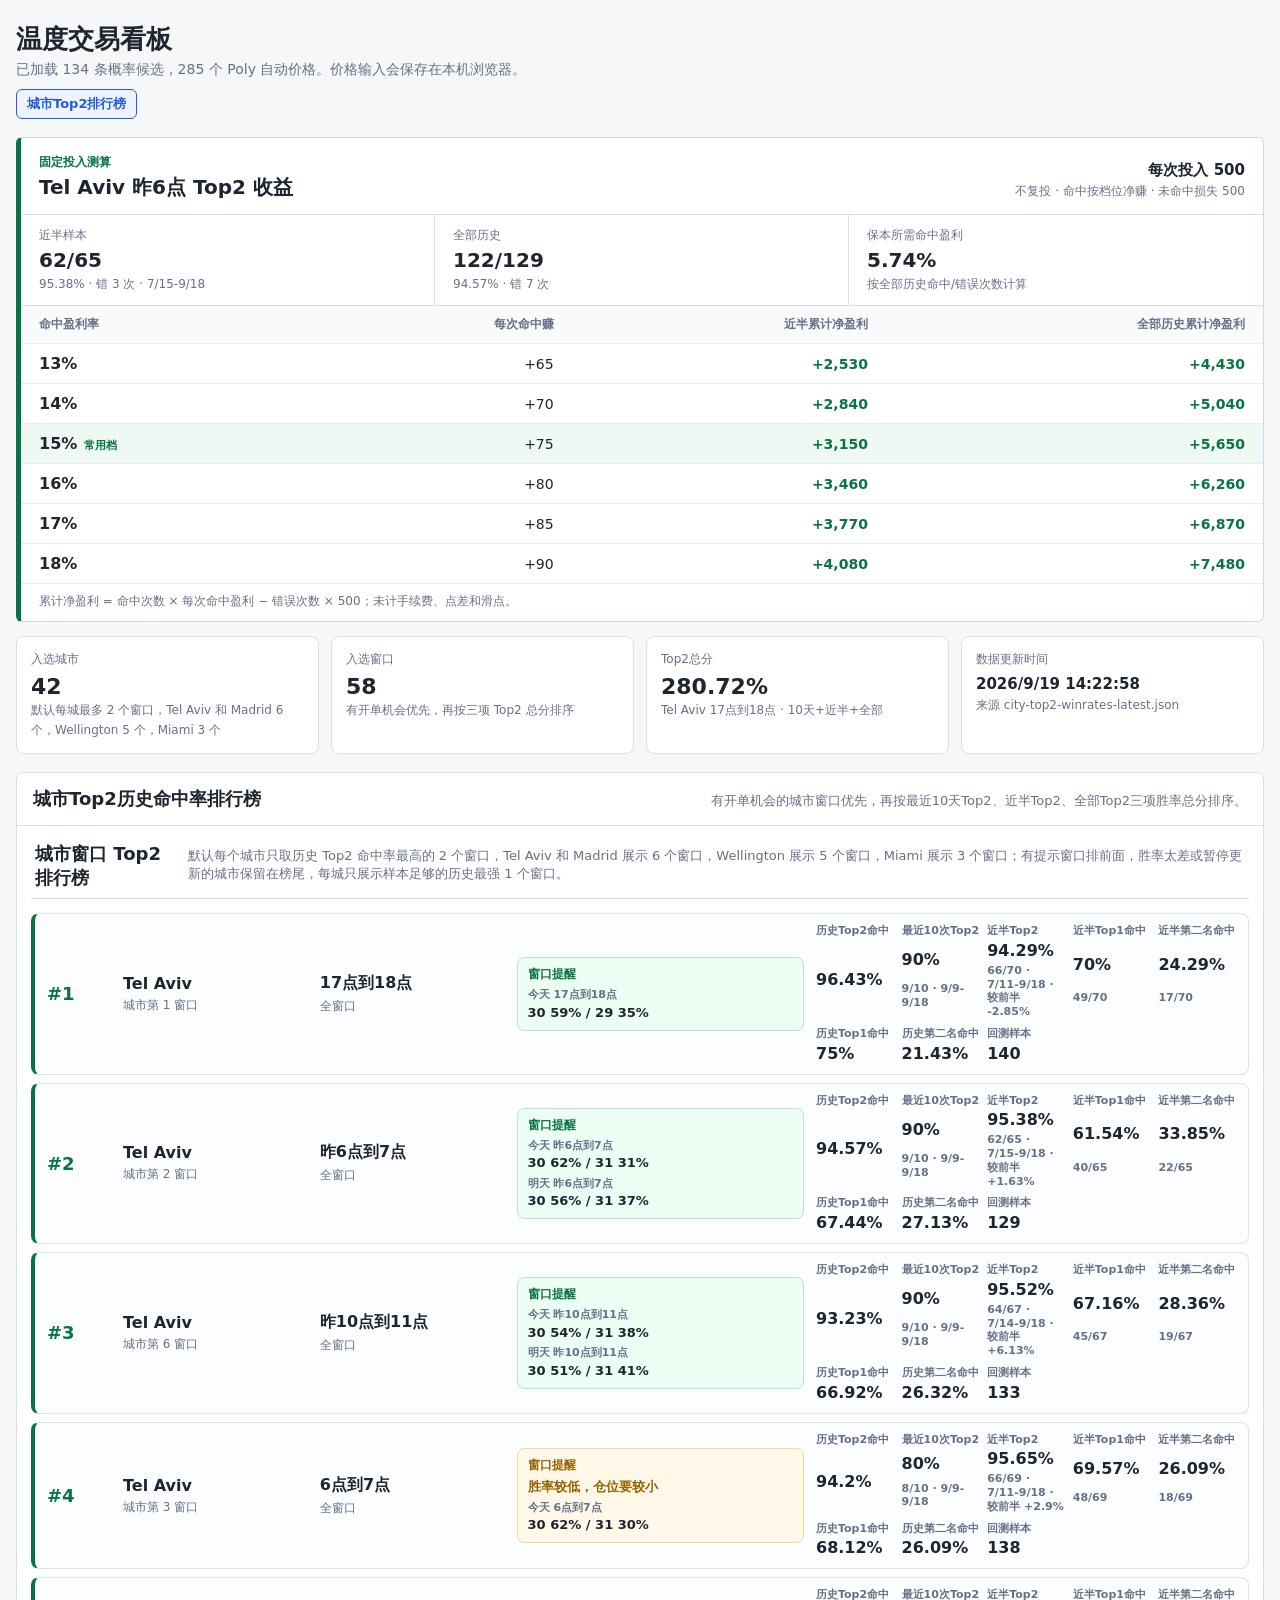
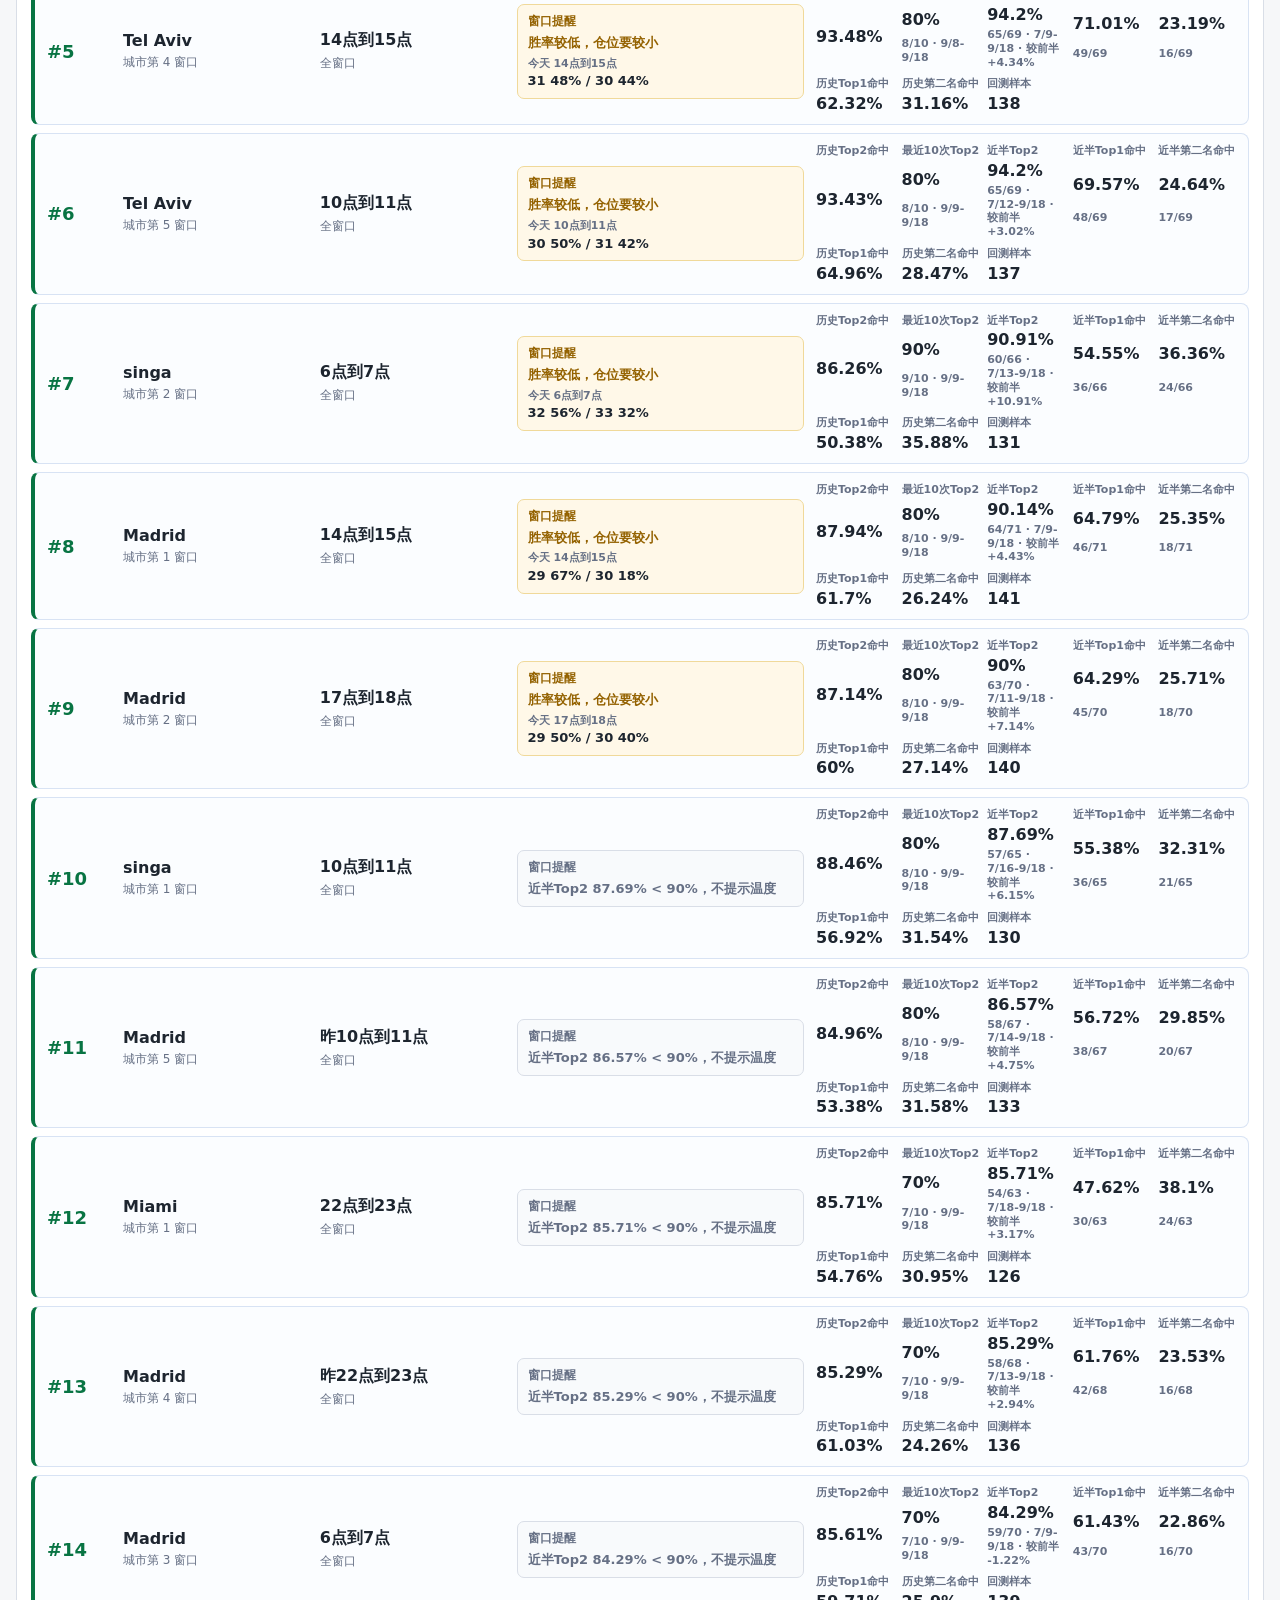
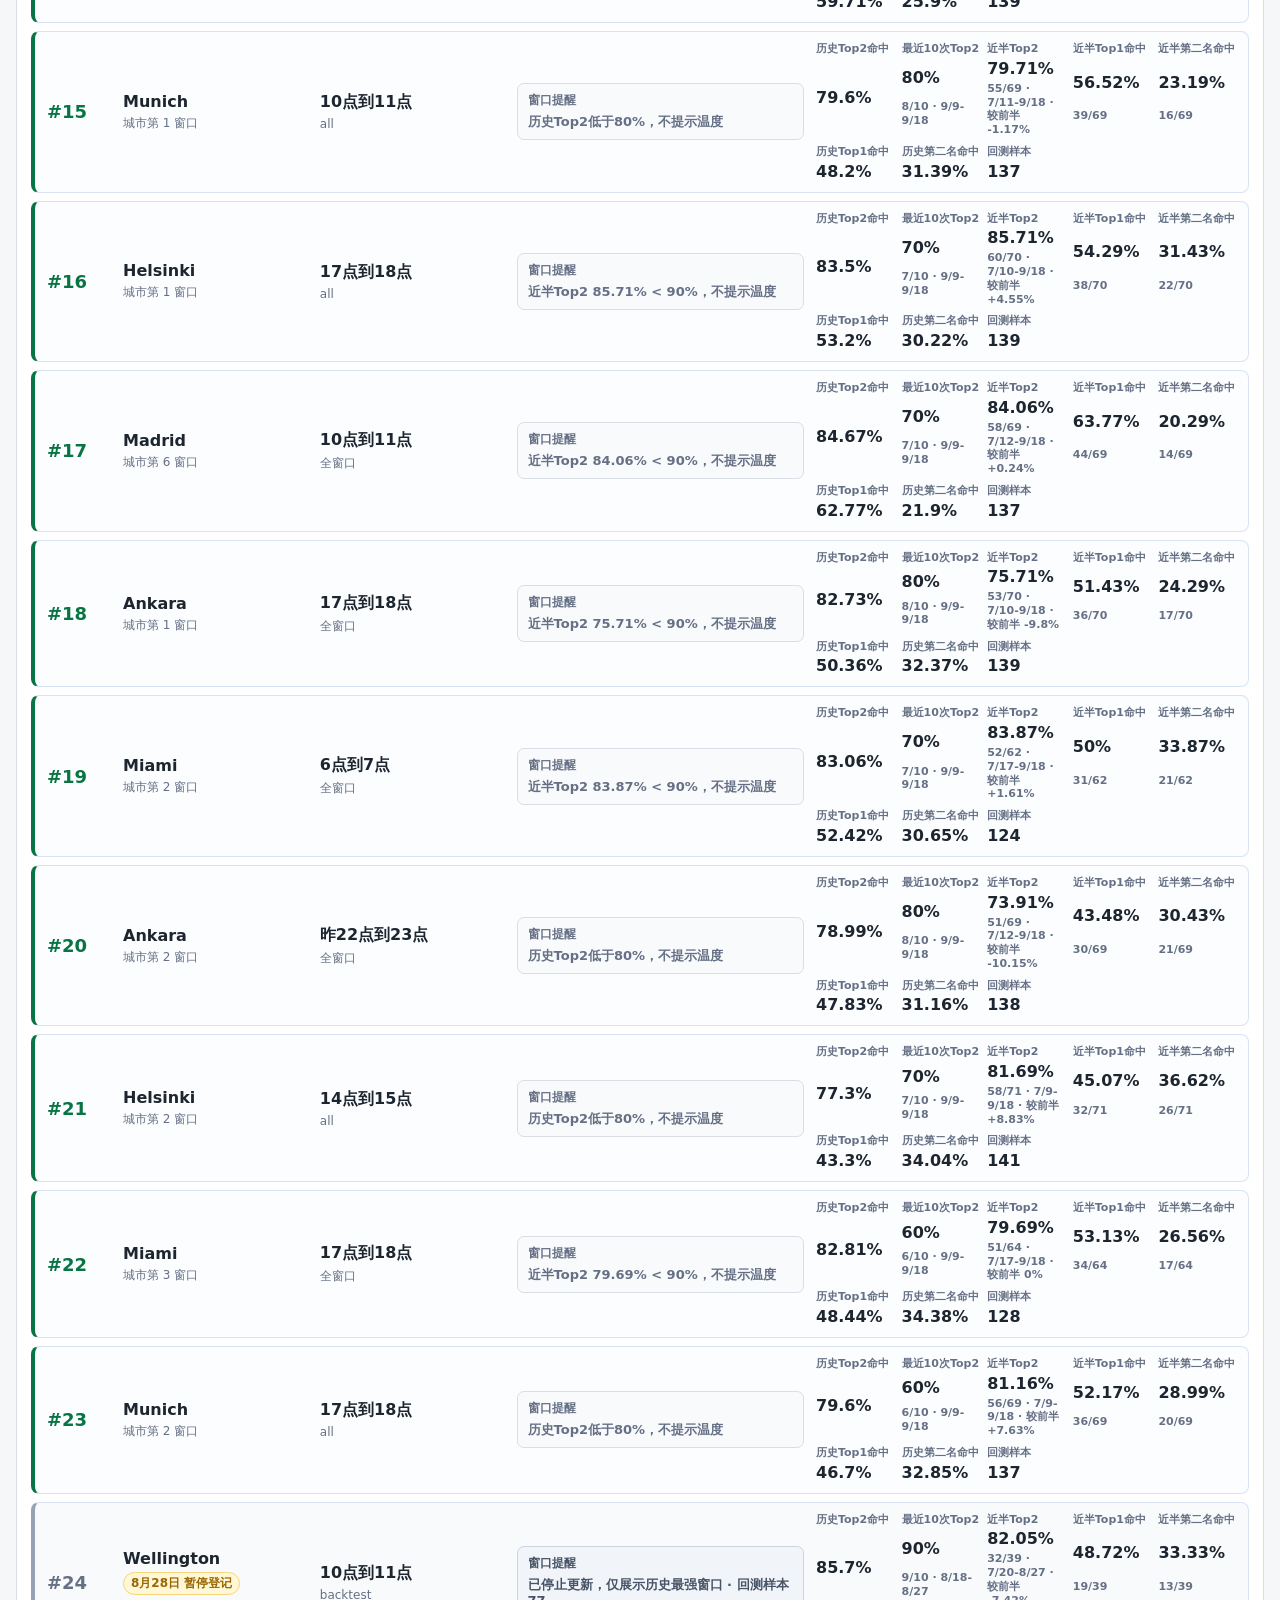
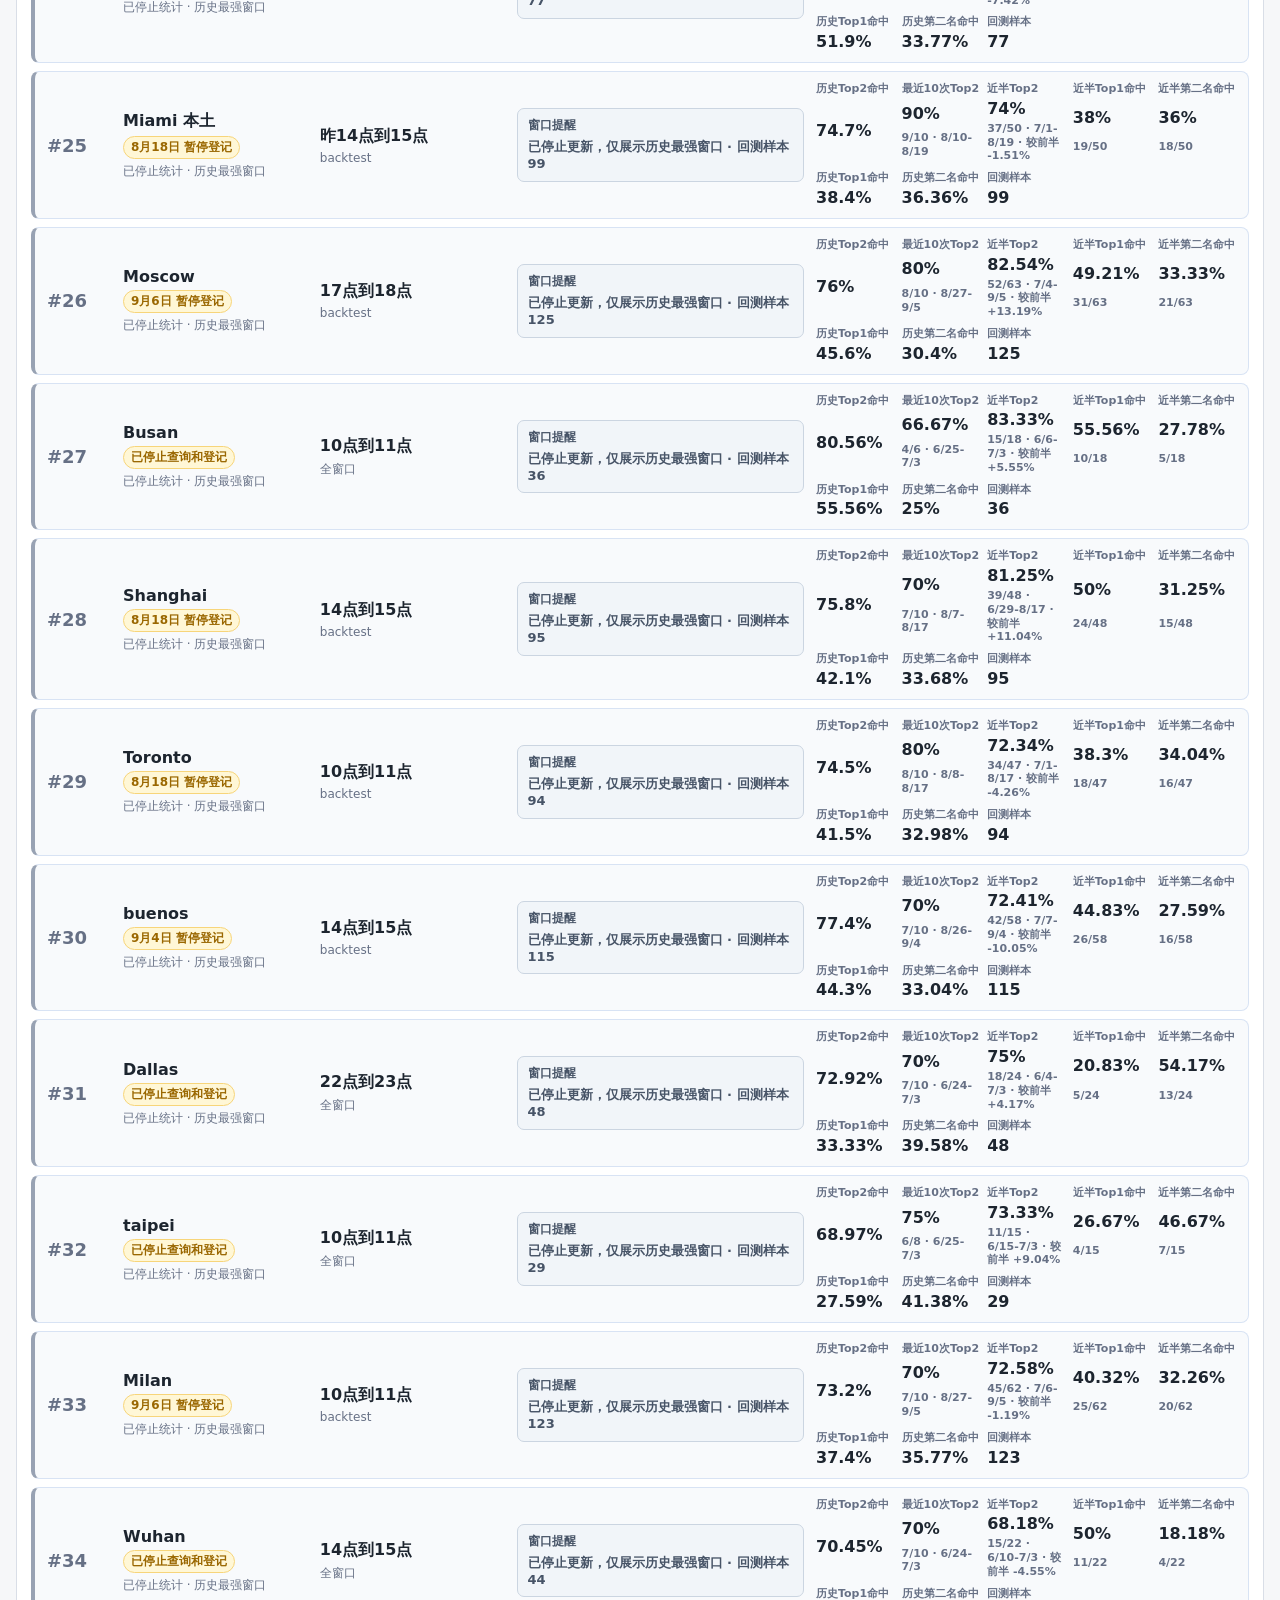
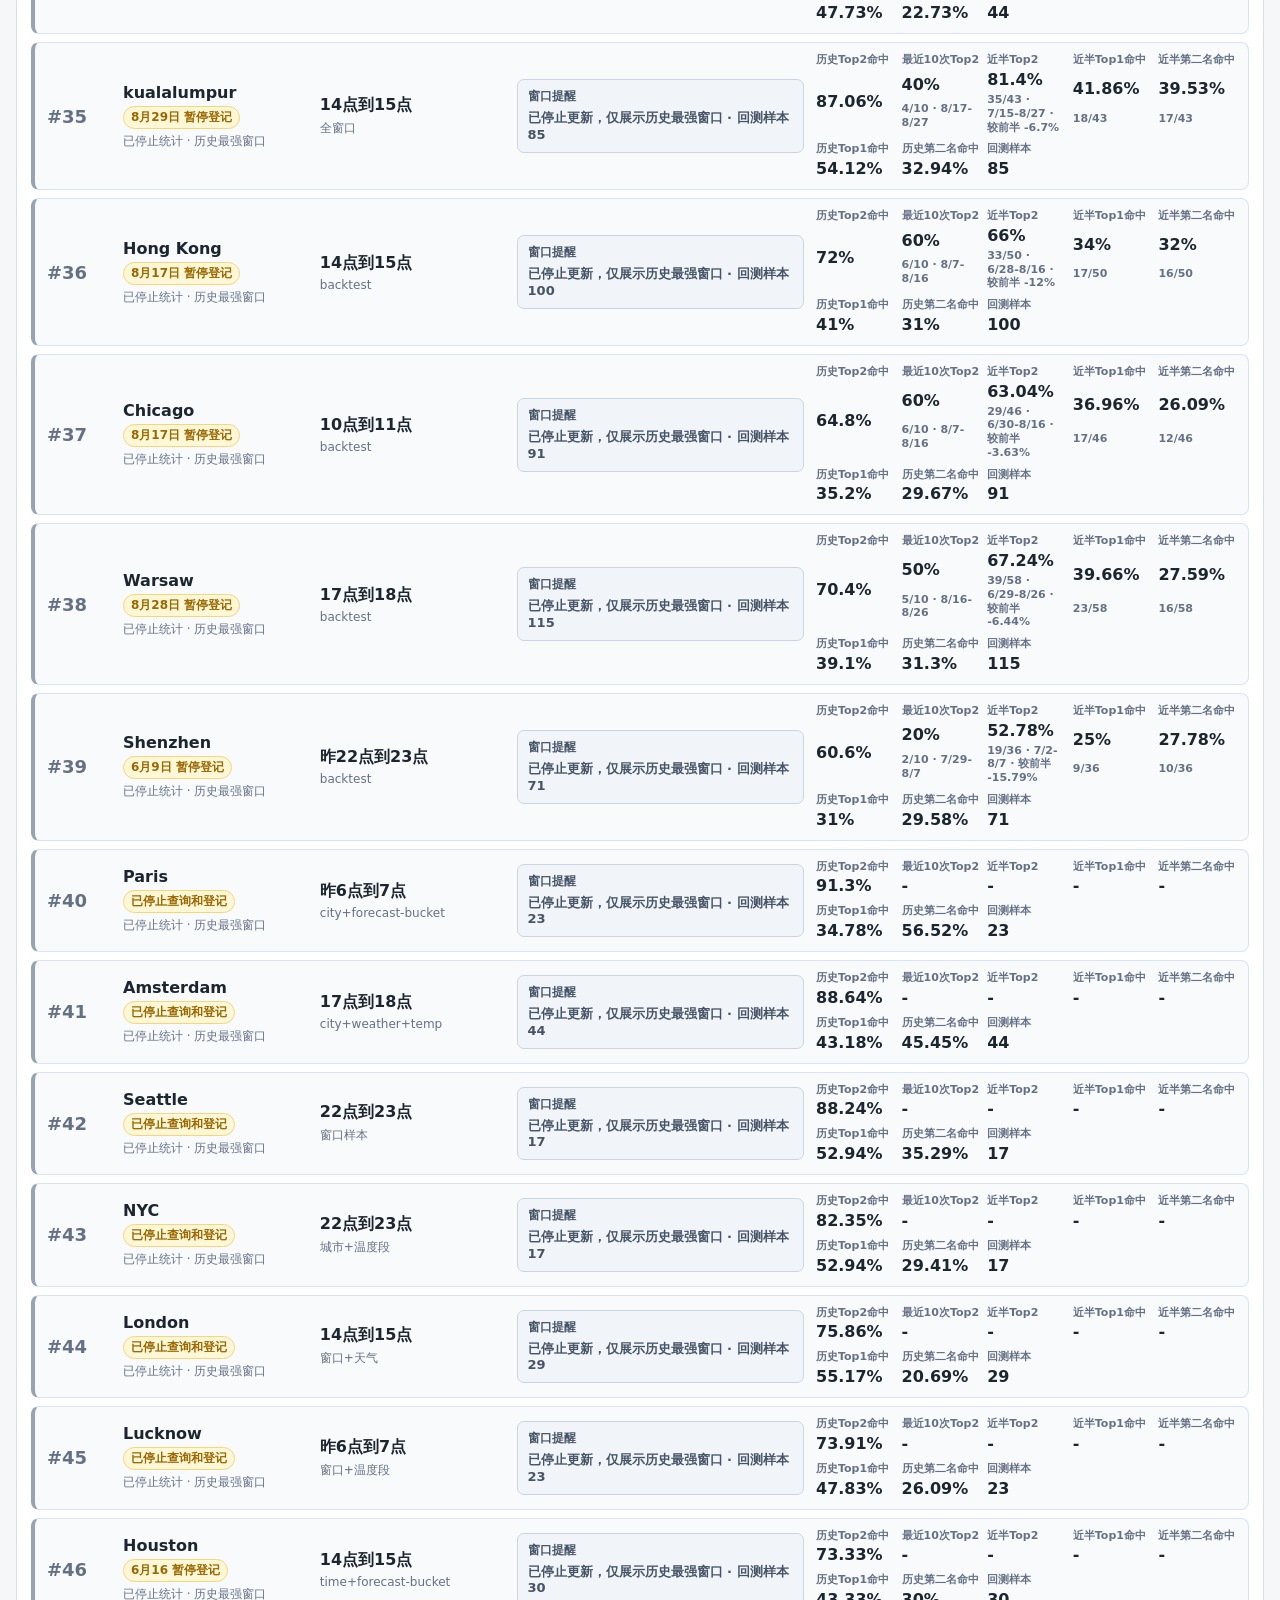
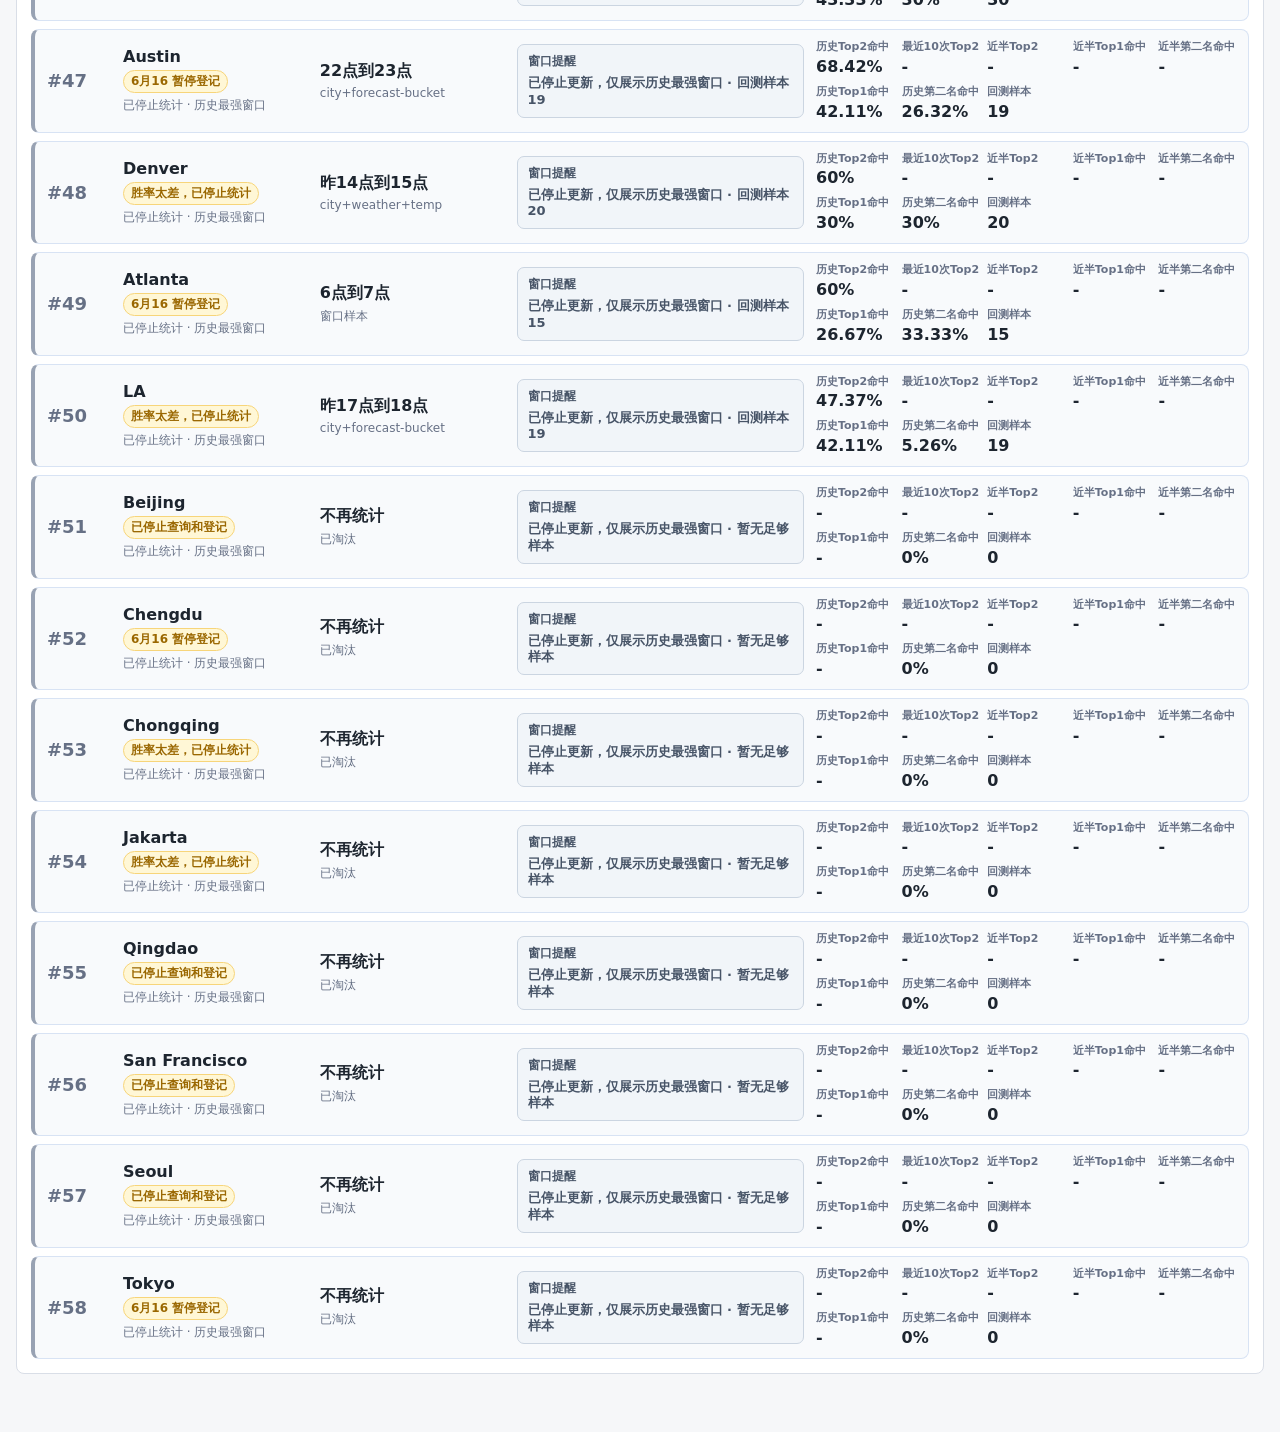
==== index.html @ 87b6c608 "Refresh dashboard 20260919-2215" ====
<!doctype html>
<html lang="zh-CN">
  <head>
    <meta charset="utf-8" />
    <meta name="viewport" content="width=device-width, initial-scale=1" />
    <title>温度交易看板</title>
    <link rel="stylesheet" href="./dashboard.css?v=20260919-2215" />
  </head>
  <body>
    <main class="app-shell">
      <header class="topbar">
        <div>
          <h1>温度交易看板</h1>
          <p id="dataStatus">读取分析数据中...</p>
        </div>
        <div class="toolbar">
          <label>
            日期
            <select id="dateFilter"></select>
          </label>
          <label>
            时间窗口
            <select id="timeFilter"></select>
          </label>
          <label>
            最低优势
            <input id="edgeFilter" type="number" value="15" min="-50" max="100" step="1" />
          </label>
          <button id="exportFullPage" class="toolbar-button" type="button">整页截图</button>
        </div>
      </header>

      <section class="fixed-stake-board" id="fixedStakeBoard" aria-live="polite"></section>

      <section class="summary-grid" id="summaryGrid"></section>

      <section class="profit-board">
        <div class="profit-board-head">
          <h2>城市Top2历史命中率排行榜</h2>
          <span>有开单机会的城市窗口优先，再按最近10次Top2、近半Top2、全部Top2三项胜率总分排序。</span>
        </div>
        <div id="profitPicks" class="profit-picks"></div>
      </section>

      <section class="recommendation-board">
        <div class="recommendation-board-head">
          <h2>推荐命中追踪</h2>
          <span>按当天推荐的 Top2 结算，实际温度填写后自动统计命中</span>
        </div>
        <div id="recommendationPerformance" class="recommendation-performance"></div>
      </section>

      <section class="edge-board">
        <div class="edge-board-head">
          <h2>低估机会</h2>
          <span>模型优势 > 15</span>
        </div>
        <div id="edgePicks" class="edge-picks"></div>
      </section>

      <section class="board">
        <div class="board-head">
          <h2>按城市合并</h2>
          <div class="legend">
            <span class="dot strong"></span>强优势
            <span class="dot watch"></span>观察
            <span class="dot weak"></span>不优先
          </div>
        </div>
        <div id="cards" class="cards"></div>
      </section>
    </main>

    <template id="cardTemplate">
      <article class="city-card">
        <div class="card-top">
          <div>
            <h3></h3>
            <p class="meta"></p>
          </div>
          <span class="badge"></span>
        </div>
        <div class="signal-row">
          <div>
            <span class="label">当前预计</span>
            <strong class="predicted"></strong>
          </div>
          <div>
            <span class="label">昨10预计</span>
            <strong class="baseline"></strong>
          </div>
          <div>
            <span class="label">分档</span>
            <strong class="trend"></strong>
          </div>
          <div>
            <span class="label">概率参考</span>
            <strong class="samples"></strong>
          </div>
        </div>
        <div class="buckets"></div>
      </article>
    </template>

    <script src="./poly_prices.js?v=20260919-2215"></script>
    <script src="./dashboard_data.next.js?v=20260919-2215"></script>
    <script src="./backtest_accuracy.next.js?v=20260919-2215"></script>
    <script src="./dashboard.js?v=20260919-2215"></script>
    <script src="./auto_hold_patch.js?v=20260919-2215"></script>
  </body>
</html>
---- dashboard.css ----
:root {
  color-scheme: light;
  --bg: #f6f7f9;
  --panel: #ffffff;
  --text: #1d252f;
  --muted: #667085;
  --line: #d9dee7;
  --strong: #087443;
  --watch: #946200;
  --weak: #9b1c1c;
  --accent: #245bdb;
  --chip: #eef3ff;
}

* {
  box-sizing: border-box;
}

body {
  margin: 0;
  background: var(--bg);
  color: var(--text);
  font-family:
    Inter, ui-sans-serif, system-ui, -apple-system, BlinkMacSystemFont, "Segoe UI",
    "Microsoft YaHei", sans-serif;
}

.app-shell {
  width: min(1440px, calc(100vw - 32px));
  margin: 0 auto;
  padding: 24px 0 40px;
}

.topbar {
  display: flex;
  align-items: flex-end;
  justify-content: space-between;
  gap: 24px;
  margin-bottom: 18px;
}

h1,
h2,
h3,
p {
  margin: 0;
}

h1 {
  font-size: 26px;
  line-height: 1.2;
}

#dataStatus {
  margin-top: 6px;
  color: var(--muted);
  font-size: 14px;
}

.page-switch {
  display: flex;
  gap: 8px;
  flex-wrap: wrap;
  margin-top: 10px;
}

.page-switch a {
  display: inline-flex;
  align-items: center;
  height: 30px;
  border: 1px solid var(--line);
  border-radius: 6px;
  background: #fff;
  color: var(--muted);
  padding: 0 10px;
  font-size: 13px;
  font-weight: 700;
  text-decoration: none;
}

.page-switch a.active {
  border-color: var(--accent);
  background: var(--chip);
  color: var(--accent);
}

.toolbar {
  display: flex;
  align-items: center;
  gap: 10px;
  flex-wrap: wrap;
  justify-content: flex-end;
}

label {
  display: grid;
  gap: 5px;
  color: var(--muted);
  font-size: 12px;
}

select,
input {
  min-width: 116px;
  height: 36px;
  border: 1px solid var(--line);
  background: var(--panel);
  color: var(--text);
  border-radius: 6px;
  padding: 0 10px;
  font: inherit;
}

input {
  width: 96px;
}

.toolbar-button {
  align-self: end;
  height: 36px;
  border: 1px solid var(--accent);
  border-radius: 7px;
  background: var(--accent);
  color: #fff;
  padding: 0 14px;
  font-weight: 700;
  cursor: pointer;
}

.toolbar-button:hover {
  filter: brightness(0.96);
}

.toolbar-button:disabled {
  cursor: wait;
  opacity: 0.7;
}

.summary-grid {
  display: grid;
  grid-template-columns: repeat(4, minmax(0, 1fr));
  gap: 12px;
  margin-bottom: 18px;
}

.fixed-stake-board {
  margin-bottom: 14px;
  border: 1px solid #cfd8e6;
  border-left: 5px solid var(--strong);
  border-radius: 6px;
  background: var(--panel);
  overflow: hidden;
}

.fixed-stake-head {
  display: flex;
  align-items: flex-end;
  justify-content: space-between;
  gap: 20px;
  padding: 16px 18px 14px;
  border-bottom: 1px solid var(--line);
}

.fixed-stake-eyebrow {
  display: block;
  margin-bottom: 4px;
  color: var(--strong);
  font-size: 12px;
  font-weight: 800;
}

.fixed-stake-head h2 {
  font-size: 20px;
  line-height: 1.25;
}

.fixed-stake-rule {
  display: grid;
  justify-items: end;
  gap: 3px;
  text-align: right;
}

.fixed-stake-rule strong {
  font-size: 15px;
}

.fixed-stake-rule span,
.fixed-stake-samples span,
.fixed-stake-samples small,
.fixed-stake-footnote,
.fixed-stake-empty span {
  color: var(--muted);
  font-size: 12px;
}

.fixed-stake-samples {
  display: grid;
  grid-template-columns: repeat(3, minmax(0, 1fr));
  border-bottom: 1px solid var(--line);
}

.fixed-stake-samples > div {
  display: grid;
  gap: 4px;
  min-width: 0;
  padding: 12px 18px;
  border-right: 1px solid var(--line);
}

.fixed-stake-samples > div:last-child {
  border-right: 0;
}

.fixed-stake-samples strong {
  font-size: 20px;
  line-height: 1.2;
}

.fixed-stake-table-wrap {
  overflow-x: auto;
}

.fixed-stake-table {
  width: 100%;
  min-width: 660px;
  border-collapse: collapse;
  font-variant-numeric: tabular-nums;
}

.fixed-stake-table th,
.fixed-stake-table td {
  padding: 10px 18px;
  border-bottom: 1px solid #e8ebf0;
  text-align: right;
  white-space: nowrap;
}

.fixed-stake-table th {
  background: #f8fafc;
  color: var(--muted);
  font-size: 12px;
  font-weight: 700;
}

.fixed-stake-table th:first-child,
.fixed-stake-table td:first-child {
  text-align: left;
}

.fixed-stake-table td {
  font-size: 14px;
}

.fixed-stake-table td:first-child strong {
  font-size: 16px;
}

.fixed-stake-table td small {
  margin-left: 7px;
  color: var(--strong);
  font-size: 11px;
  font-weight: 700;
}

.fixed-stake-reference {
  background: #eef9f3;
}

.fixed-stake-positive {
  color: var(--strong);
  font-weight: 800;
}

.fixed-stake-footnote {
  padding: 9px 18px 11px;
}

.fixed-stake-empty {
  display: grid;
  gap: 4px;
  padding: 16px 18px;
}

.summary {
  background: var(--panel);
  border: 1px solid var(--line);
  border-radius: 8px;
  padding: 14px;
}

.summary span {
  color: var(--muted);
  font-size: 12px;
}

.summary strong {
  display: block;
  margin-top: 6px;
  font-size: 22px;
}

.summary-card {
  background: var(--panel);
  border: 1px solid var(--line);
  border-radius: 8px;
  padding: 14px;
}

.summary-card .label,
.summary-card small {
  color: var(--muted);
  font-size: 12px;
}

.summary-card strong {
  display: block;
  margin-top: 6px;
  font-size: 22px;
}

.summary-card .summary-small-value {
  font-size: 15px;
  line-height: 1.35;
}

.change-board,
.profit-board,
.recommendation-board,
.winrate-board,
.edge-board,
.hold-board {
  background: #ffffff;
  border: 1px solid var(--line);
  border-radius: 8px;
  margin-bottom: 18px;
}

.change-board-head,
.profit-board-head,
.recommendation-board-head,
.winrate-board-head,
.edge-board-head,
.hold-board-head {
  display: flex;
  align-items: baseline;
  justify-content: space-between;
  gap: 16px;
  padding: 14px 16px;
  border-bottom: 1px solid var(--line);
}

.change-board-head span,
.profit-board-head span,
.recommendation-board-head span,
.winrate-board-head span,
.edge-board-head span,
.hold-board-head span {
  color: var(--muted);
  font-size: 13px;
}

.recommendation-performance {
  display: grid;
  gap: 12px;
  padding: 14px;
}

.recommendation-date {
  border: 1px solid #d8e3f4;
  border-radius: 8px;
  background: #fbfdff;
  padding: 12px;
}

.recommendation-date-head {
  display: flex;
  align-items: baseline;
  justify-content: space-between;
  gap: 12px;
  flex-wrap: wrap;
  margin-bottom: 10px;
}

.recommendation-date-head strong {
  font-size: 17px;
}

.recommendation-date-head b {
  color: var(--strong);
  font-size: 18px;
}

.recommendation-date-head span {
  color: var(--muted);
  font-size: 13px;
}

.recommendation-tier-block {
  display: grid;
  gap: 8px;
  margin-top: 10px;
}

.recommendation-tier-block + .recommendation-tier-block {
  margin-top: 14px;
  padding-top: 12px;
  border-top: 1px dashed #cfd8e8;
}

.recommendation-tier-title {
  display: flex;
  align-items: baseline;
  justify-content: space-between;
  gap: 10px;
  flex-wrap: wrap;
}

.recommendation-tier-title b {
  color: var(--text);
  font-size: 15px;
}

.recommendation-tier-title span {
  color: var(--muted);
  font-size: 13px;
  font-weight: 700;
}

.recommendation-tier-block.extended-tier .recommendation-tier-title b {
  color: #9a6700;
}

.recommendation-tier-block.observation-tier .recommendation-tier-title b {
  color: #155e75;
}

.recommendation-list {
  display: grid;
  grid-template-columns: repeat(3, minmax(0, 1fr));
  gap: 8px;
}

.recommendation-result {
  border: 1px solid var(--line);
  border-left: 3px solid #98a2b3;
  border-radius: 8px;
  background: #fff;
  padding: 10px;
}

.recommendation-result.hit {
  border-left-color: var(--strong);
  background: #f5fbf7;
}

.recommendation-result.miss {
  border-left-color: var(--weak);
  background: #fff8f8;
}

.recommendation-result.pending {
  border-left-color: #b7791f;
  background: #fffaf0;
}

.recommendation-result.extended-tier {
  border-color: #ead7a1;
}

.recommendation-result.extended-tier.hit {
  background: #fbfaf2;
}

.recommendation-result.extended-tier.miss {
  background: #fff7f2;
}

.recommendation-result.observation-tier {
  border-color: #bae6fd;
}

.recommendation-result.observation-tier.hit {
  background: #f0f9ff;
}

.recommendation-result.observation-tier.miss {
  background: #fff8f8;
}

.recommendation-result strong {
  display: block;
  font-size: 15px;
}

.recommendation-result b {
  display: block;
  margin-top: 6px;
  font-size: 16px;
}

.recommendation-result span {
  display: block;
  margin-top: 4px;
  color: var(--muted);
  font-size: 12px;
}

.recommendation-result .recommendation-snapshot-at {
  color: #475467;
}

.recommendation-review {
  margin-top: 12px;
  border: 1px solid #cfd8e8;
  border-left: 4px solid #667085;
  border-radius: 8px;
  background: #fff;
  padding: 10px;
}

.recommendation-review.good {
  border-color: #a7d8bc;
  border-left-color: var(--strong);
  background: #f7fcf9;
}

.recommendation-review.miss {
  border-color: #efb5b5;
  border-left-color: var(--weak);
  background: #fffafa;
}

.recommendation-review.pending {
  border-color: #e7c982;
  border-left-color: var(--watch);
  background: #fffdf5;
}

.review-head {
  display: flex;
  align-items: baseline;
  justify-content: space-between;
  gap: 12px;
  flex-wrap: wrap;
}

.review-head strong {
  font-size: 15px;
}

.review-head span {
  color: var(--text);
  font-size: 13px;
  font-weight: 700;
}

.review-misses {
  display: grid;
  grid-template-columns: repeat(2, minmax(0, 1fr));
  gap: 8px;
  margin-top: 10px;
}

.review-misses article {
  border: 1px solid var(--line);
  border-radius: 7px;
  background: #fff;
  padding: 8px;
}

.review-misses b,
.review-misses span,
.review-misses small {
  display: block;
}

.review-misses b {
  font-size: 13px;
}

.review-misses span {
  margin-top: 4px;
  color: var(--text);
  font-size: 12px;
}

.review-misses small {
  margin-top: 4px;
  color: var(--muted);
  font-size: 11px;
}

.review-conclusions {
  display: grid;
  gap: 4px;
  margin-top: 10px;
}

.review-conclusions p {
  margin: 0;
  color: var(--text);
  font-size: 13px;
  line-height: 1.45;
}

.recommendation-empty {
  color: var(--muted);
  padding: 18px;
}

.recommendation-history {
  border: 1px solid #d8e3f4;
  border-radius: 8px;
  background: #f8fbff;
  padding: 12px;
}

.recommendation-history-head {
  display: flex;
  align-items: baseline;
  justify-content: space-between;
  gap: 12px;
  flex-wrap: wrap;
  margin-bottom: 10px;
}

.recommendation-history-head strong {
  font-size: 17px;
}

.recommendation-history-head span {
  color: var(--muted);
  font-size: 13px;
}

.recommendation-history-stats {
  display: grid;
  grid-template-columns: repeat(3, minmax(0, 1fr));
  gap: 8px;
  margin-bottom: 10px;
}

.recommendation-history-stats article {
  border: 1px solid var(--line);
  border-radius: 8px;
  background: #fff;
  padding: 10px;
}

.recommendation-history-stats span,
.recommendation-history-stats small,
.recommendation-history-row span,
.recommendation-history-row small {
  display: block;
  color: var(--muted);
  font-size: 12px;
}

.recommendation-history-stats b {
  display: block;
  margin-top: 4px;
  color: var(--text);
  font-size: 22px;
}

.recommendation-history-stats small {
  margin-top: 3px;
}

.recommendation-history-list {
  display: grid;
  grid-template-columns: repeat(4, minmax(0, 1fr));
  gap: 8px;
  max-height: 260px;
  overflow: auto;
  padding-right: 2px;
}

.recommendation-history-row {
  display: grid;
  grid-template-columns: 1fr;
  gap: 6px;
  align-items: start;
  border: 1px solid var(--line);
  border-radius: 7px;
  background: #fff;
  padding: 8px;
}

.recommendation-history-row strong {
  font-size: 13px;
}

.recommendation-history-row-lines {
  display: grid;
  grid-template-columns: auto 52px;
  gap: 2px 8px;
  align-items: baseline;
}

.recommendation-history-row-lines span {
  white-space: nowrap;
}

.recommendation-history-row-lines b {
  justify-self: end;
  font-size: 14px;
}

.recommendation-history-row small {
  justify-self: start;
  text-align: left;
}

.recommendation-history-row b.good,
.recommendation-history-row-lines b.good {
  color: var(--strong);
}

.recommendation-history-row b.watch,
.recommendation-history-row-lines b.watch {
  color: var(--watch);
}

.recommendation-history-row b.bad,
.recommendation-history-row-lines b.bad {
  color: var(--weak);
}

.recommendation-history-row b.pending,
.recommendation-history-row-lines b.pending {
  color: var(--muted);
}

.profit-picks {
  display: grid;
  gap: 14px;
  padding: 14px;
}

body[data-dashboard-mode="mid"] .toolbar,
body[data-dashboard-mode="mid"] .change-board,
body[data-dashboard-mode="mid"] .hold-board,
body[data-dashboard-mode="mid"] .recommendation-board,
body[data-dashboard-mode="mid"] .edge-board,
body[data-dashboard-mode="mid"] .board {
  display: none;
}

.ranking-time-board {
  display: grid;
  gap: 12px;
  border: 1px solid #d8e3f4;
  border-radius: 8px;
  background: #fbfdff;
  padding: 12px;
}

.ranking-time-board-head {
  display: flex;
  align-items: baseline;
  justify-content: space-between;
  gap: 14px;
}

.ranking-time-board-head strong {
  font-size: 18px;
}

.ranking-time-board-head span {
  color: var(--muted);
  font-size: 13px;
  line-height: 1.4;
}

.ranking-time-date {
  display: grid;
  gap: 10px;
  border-top: 1px solid var(--line);
  padding-top: 12px;
}

.ranking-time-date-title {
  display: flex;
  align-items: baseline;
  flex-wrap: wrap;
  gap: 10px;
}

.ranking-time-date-title strong {
  font-size: 17px;
}

.ranking-time-date-title span {
  color: var(--muted);
  font-size: 13px;
}

.ranking-time-date-title .strong-count {
  color: var(--strong);
  font-weight: 900;
}

.ranking-time-group {
  display: grid;
  gap: 8px;
  border: 1px solid #dce6f5;
  border-radius: 8px;
  background: #fff;
  padding: 10px;
}

.ranking-time-group-title,
.ranking-pending-title {
  display: flex;
  align-items: baseline;
  justify-content: space-between;
  gap: 10px;
}

.ranking-time-group-title b,
.ranking-pending-title b {
  color: #0b5bd3;
  font-size: 15px;
}

.ranking-time-group-title span,
.ranking-pending-title span {
  color: var(--muted);
  font-size: 12px;
  font-weight: 800;
}

.ranking-time-cards {
  display: grid;
  grid-template-columns: repeat(3, minmax(0, 1fr));
  gap: 10px;
}

.ranking-time-card {
  display: grid;
  gap: 8px;
  border: 1px solid #b7e4cc;
  border-left: 4px solid var(--strong);
  border-radius: 8px;
  background: #f6fcf8;
  padding: 12px;
}

.ranking-time-card.ranking-time-watch {
  border-color: #f0d99a;
  border-left-color: var(--watch);
  background: #fffdf7;
}

.ranking-time-card.ranking-time-low {
  border-color: #f0d99a;
  border-left-color: var(--watch);
  background: #fffaf0;
}

.ranking-time-card-head {
  display: flex;
  align-items: flex-start;
  justify-content: space-between;
  gap: 10px;
}

.ranking-time-card-head strong {
  display: block;
  font-size: 17px;
}

.ranking-time-card-head span {
  display: block;
  margin-top: 3px;
  color: var(--muted);
  font-size: 12px;
  line-height: 1.35;
}

.ranking-time-card-head b {
  flex: 0 0 auto;
  border-radius: 999px;
  background: #dcfce7;
  color: var(--strong);
  font-size: 12px;
  padding: 3px 8px;
}

.ranking-time-watch .ranking-time-card-head b {
  background: #fff0c2;
  color: #946200;
}

.ranking-time-low .ranking-time-card-head b {
  background: #fff0c2;
  color: #946200;
}

.ranking-time-buy {
  margin-top: 0;
}

.ranking-time-warning {
  border: 1px solid #f0d99a;
  border-radius: 7px;
  background: #fff8e8;
  color: #946200;
  font-size: 12px;
  font-weight: 900;
  padding: 7px 9px;
}

.ranking-time-metrics {
  display: grid;
  grid-template-columns: repeat(2, minmax(0, 1fr));
  gap: 6px;
}

.ranking-time-metrics span {
  color: var(--muted);
  font-size: 12px;
  line-height: 1.25;
}

.ranking-time-metrics b {
  color: var(--text);
  font-size: 14px;
}

.ranking-time-pending {
  display: grid;
  gap: 10px;
  border: 1px dashed #cbd5e1;
  border-radius: 8px;
  background: #f8fafc;
  padding: 10px;
}

.ranking-time-pending > strong {
  font-size: 15px;
}

.ranking-time-pending > span {
  color: var(--muted);
  font-size: 12px;
}

.ranking-pending-group {
  display: grid;
  gap: 8px;
}

.ranking-pending-list {
  display: grid;
  grid-template-columns: repeat(4, minmax(0, 1fr));
  gap: 8px;
}

.ranking-pending-list article {
  border: 1px solid var(--line);
  border-radius: 7px;
  background: #fff;
  padding: 9px;
}

.ranking-pending-list b {
  display: block;
  font-size: 14px;
}

.ranking-pending-list span {
  display: block;
  margin-top: 4px;
  color: var(--muted);
  font-size: 12px;
  line-height: 1.3;
}

.ranking-pending-more {
  background: #f1f5f9 !important;
}

.ranking-time-empty {
  color: var(--muted);
  padding: 10px 2px;
}

.ranking-note {
  display: flex;
  align-items: baseline;
  justify-content: space-between;
  gap: 16px;
  padding: 2px 4px 8px;
  border-bottom: 1px solid var(--line);
}

.ranking-note strong {
  font-size: 18px;
}

.ranking-note span {
  color: var(--muted);
  font-size: 13px;
}

.ranking-list {
  display: grid;
  gap: 8px;
}

.ranking-row {
  display: grid;
  grid-template-columns: 64px minmax(140px, 0.9fr) minmax(170px, 0.9fr) minmax(280px, 1.4fr) minmax(420px, 2fr);
  gap: 12px;
  align-items: center;
  border: 1px solid #d8e3f4;
  border-left: 4px solid var(--strong);
  border-radius: 8px;
  background: #fbfdff;
  padding: 10px 12px;
}

.ranking-row-compound {
  border-left-color: #b77900;
  background: #fffdf6;
}

.ranking-row-retired {
  border-left-color: #98a2b3;
  background: #f8fafc;
}

.ranking-rank {
  color: var(--strong);
  font-size: 18px;
  font-weight: 800;
}

.ranking-row-compound .ranking-rank {
  color: #a15c00;
}

.ranking-row-retired .ranking-rank {
  color: #667085;
}

.ranking-city,
.ranking-window {
  display: grid;
  gap: 4px;
}

.ranking-city strong,
.ranking-window strong {
  font-size: 16px;
}

.ranking-city span,
.ranking-window span {
  color: var(--muted);
  font-size: 12px;
}

.ranking-city .ranking-city-pause {
  display: inline-flex;
  width: fit-content;
  border: 1px solid #f7d57a;
  border-radius: 999px;
  background: #fff7d6;
  color: #9a6700;
  padding: 2px 7px;
  font-weight: 800;
}

.ranking-compound-badge {
  display: inline-flex;
  width: fit-content;
  border: 1px solid #f2c14e;
  border-radius: 999px;
  background: #fff2bd;
  color: #8a4b00;
  padding: 2px 8px;
  font-size: 12px;
  font-weight: 900;
}

.ranking-reminder {
  display: grid;
  gap: 5px;
  border: 1px solid #b7e4cc;
  border-radius: 7px;
  background: #ecfdf3;
  padding: 8px 10px;
}

.ranking-reminder b {
  color: var(--strong);
  font-size: 12px;
}

.ranking-reminder span {
  color: var(--text);
  font-size: 13px;
  font-weight: 800;
  line-height: 1.3;
  overflow-wrap: anywhere;
}

.ranking-reminder em {
  color: var(--muted);
  display: block;
  font-size: 11px;
  font-style: normal;
  font-weight: 700;
  margin-bottom: 2px;
}

.ranking-reminder-pending {
  border-color: #f0d99a;
  background: #fff8e8;
}

.ranking-reminder-pending b {
  color: #946200;
}

.ranking-reminder-low {
  border-color: #f0d99a;
  background: #fff8e8;
}

.ranking-reminder-low b {
  color: #946200;
}

.ranking-reminder-low .ranking-reminder-warning {
  color: #946200;
}

.ranking-reminder-muted {
  border-color: var(--line);
  background: #f8fafc;
}

.ranking-reminder-muted b,
.ranking-reminder-muted span {
  color: var(--muted);
}

.ranking-reminder-retired {
  border-color: #cbd5e1;
  background: #f1f5f9;
}

.ranking-reminder-retired b,
.ranking-reminder-retired span {
  color: #475467;
}

.ranking-metrics {
  display: grid;
  grid-template-columns: repeat(5, minmax(0, 1fr));
  gap: 8px;
}

.ranking-metrics span {
  display: grid;
  gap: 3px;
  color: var(--text);
  font-weight: 800;
  line-height: 1.25;
}

.ranking-metrics b {
  color: var(--muted);
  font-size: 11px;
  font-weight: 600;
}

.ranking-metrics small {
  color: var(--muted);
  font-size: 11px;
  font-weight: 600;
}

.ranking-trend-up {
  color: var(--strong);
}

.ranking-trend-down {
  color: var(--weak);
}

.profit-date-group {
  display: grid;
  gap: 12px;
}

.profit-date-title {
  display: flex;
  align-items: baseline;
  gap: 10px;
  flex-wrap: wrap;
  padding: 2px 2px 0;
}

.profit-date-title strong {
  font-size: 18px;
}

.profit-date-title span {
  color: var(--muted);
  font-size: 13px;
}

.profit-date-title .window-summary {
  color: #344054;
  font-size: 13px;
}

.profit-date-title .strong-count {
  color: #087443;
  font-weight: 800;
}

.profit-date-picks {
  display: grid;
  grid-template-columns: repeat(3, minmax(0, 1fr));
  gap: 10px;
}

.profit-window-groups {
  display: grid;
  gap: 12px;
}

.profit-window-group {
  border: 1px solid #d8e3f4;
  border-radius: 8px;
  background: #fbfdff;
  padding: 10px;
}

.profit-window-title {
  display: flex;
  align-items: baseline;
  justify-content: space-between;
  gap: 10px;
  margin-bottom: 10px;
  padding: 0 2px;
}

.profit-window-title b {
  color: #175cd3;
  font-size: 15px;
}

.profit-window-title span {
  color: #475467;
  font-size: 12px;
  font-weight: 800;
}

.missing-watchlist {
  border: 1px solid #f0d99a;
  border-left: 3px solid #b7791f;
  border-radius: 8px;
  background: #fffaf0;
  padding: 12px;
}

.missing-watchlist > strong {
  display: inline-block;
  margin-right: 8px;
  color: var(--text);
  font-size: 15px;
}

.watchlist-note {
  color: #7a4c00;
  font-size: 12px;
}

.watch-window-groups {
  display: grid;
  gap: 10px;
  margin-top: 10px;
}

.watch-window-group {
  border: 1px solid #f0d99a;
  border-radius: 8px;
  background: #fffdf7;
  padding: 10px;
}

.watch-window-title {
  display: flex;
  align-items: baseline;
  justify-content: space-between;
  gap: 8px;
  margin-bottom: 8px;
}

.watch-window-title b {
  color: #7a4c00;
  font-size: 14px;
}

.watch-window-title span {
  color: #946200;
  font-size: 12px;
  font-weight: 800;
}

.watch-city-list {
  display: grid;
  grid-template-columns: repeat(4, minmax(0, 1fr));
  gap: 8px;
}

.missing-watchlist article {
  border: 1px solid var(--line);
  border-radius: 7px;
  background: #fff;
  padding: 8px 10px;
}

.missing-watchlist b {
  display: block;
  color: var(--text);
  font-size: 14px;
}

.missing-watchlist span {
  display: block;
  margin-top: 3px;
  color: var(--muted);
  font-size: 12px;
}

.profit-pick {
  border: 1px solid var(--line);
  border-left: 3px solid #98a2b3;
  border-radius: 8px;
  padding: 12px 14px;
  background: #ffffff;
}

.profit-pick.profit-strong {
  border-color: #a7dfc3;
  border-left-color: var(--strong);
  background: #f7fcf9;
}

.profit-pick.profit-weak {
  border-left-color: var(--weak);
  background: #ffffff;
}

.profit-pick.profit-extended {
  border-color: #f0d99a;
  border-left-color: #b7791f;
  background: #fffaf0;
}

.profit-pick.profit-observation {
  border-color: #bae6fd;
  border-left-color: #0284c7;
  background: #f0f9ff;
}

.profit-card-head {
  display: flex;
  align-items: baseline;
  justify-content: space-between;
  gap: 12px;
}

.profit-city-title {
  display: flex;
  align-items: baseline;
  gap: 10px;
  min-width: 0;
}

.profit-pick strong {
  display: block;
  font-size: 17px;
}

.profit-main b {
  display: inline;
  font-size: 15px;
}

.pick-tier {
  display: inline-block;
  border-radius: 999px;
  padding: 2px 7px;
  font-size: 12px;
  line-height: 1.2;
  white-space: nowrap;
}

.pick-tier-strong {
  color: #047857;
  background: #dcfae6;
}

.pick-tier-extended {
  color: #946200;
  background: #fff0c2;
}

.pick-tier-observation {
  color: #075985;
  background: #dff3ff;
}

.pick-tier-note {
  color: #946200;
  font-weight: 800;
}

.pick-tier-note-observation {
  color: #075985;
}

.profit-pick span,
.profit-pick small {
  color: var(--muted);
  font-size: 12px;
}

.profit-main {
  display: flex;
  align-items: baseline;
  flex-wrap: wrap;
  gap: 8px;
  margin-top: 10px;
}

.buy-now {
  display: grid;
  gap: 4px;
  margin-top: 10px;
  border: 1px solid #b7e4cc;
  border-radius: 7px;
  background: #ecfdf3;
  padding: 10px;
}

.buy-now span {
  display: block;
  color: #087443;
  font-size: 12px;
  font-weight: 900;
}

.buy-now b {
  display: block;
  color: var(--text);
  font-size: 20px;
  line-height: 1.2;
  overflow-wrap: anywhere;
}

.profit-main em {
  color: var(--strong);
  font-style: normal;
  font-size: 15px;
  font-weight: 800;
  font-variant-numeric: tabular-nums;
}

.profit-empty {
  color: var(--muted);
  padding: 18px;
}

.extended-profit-block {
  border: 1px solid #f0d99a;
  border-radius: 8px;
  background: #fffdf7;
  padding: 10px;
}

.extended-profit-title {
  display: flex;
  align-items: baseline;
  justify-content: space-between;
  gap: 10px;
  margin-bottom: 10px;
}

.extended-profit-title b {
  color: #7a4c00;
  font-size: 15px;
}

.extended-profit-title span {
  color: #946200;
  font-size: 12px;
  font-weight: 800;
}

.observation-profit-block {
  border-color: #bae6fd;
  background: #f7fcff;
}

.observation-profit-block .extended-profit-title b {
  color: #075985;
}

.observation-profit-block .extended-profit-title span {
  color: #155e75;
}

.change-picks {
  display: grid;
  grid-template-columns: repeat(3, minmax(0, 1fr));
  gap: 10px;
  padding: 12px;
}

.change-card {
  border: 1px solid var(--line);
  border-left: 4px solid var(--accent);
  border-radius: 8px;
  padding: 12px;
  background: #fbfcff;
}

.change-card strong {
  display: block;
  font-size: 16px;
}

.change-card small {
  display: block;
  margin-top: 3px;
  color: var(--muted);
  font-size: 12px;
}

.top2-compare {
  display: grid;
  grid-template-columns: repeat(2, minmax(0, 1fr));
  gap: 8px;
  margin-top: 10px;
}

.top2-compare div {
  border: 1px solid var(--line);
  border-radius: 7px;
  background: #fff;
  padding: 8px;
}

.top2-compare div:last-child {
  border-color: #9fd4b8;
  background: #f4fbf7;
}

.top2-compare span {
  display: block;
  color: var(--muted);
  font-size: 11px;
  margin-bottom: 4px;
}

.top2-compare b {
  color: var(--text);
  font-size: 16px;
  overflow-wrap: anywhere;
}

.change-temps {
  display: grid;
  gap: 8px;
  margin-top: 10px;
}

.change-temp {
  display: grid;
  grid-template-columns: 52px 1fr 58px;
  align-items: center;
  gap: 8px;
}

.change-temp b {
  font-size: 18px;
}

.change-temp span {
  color: var(--muted);
  font-size: 12px;
}

.change-delta {
  text-align: right;
  font-weight: 800;
  font-variant-numeric: tabular-nums;
}

.change-delta.up {
  color: var(--strong);
}

.change-delta.down {
  color: var(--weak);
}

.change-delta.flat {
  color: var(--muted);
}

.change-empty {
  color: var(--muted);
  padding: 18px;
}

.winrate-alerts {
  display: grid;
  gap: 10px;
  padding: 12px;
}

.winrate-card {
  display: grid;
  grid-template-columns: minmax(170px, 0.8fr) minmax(280px, 1.5fr) minmax(260px, 1fr);
  gap: 12px;
  align-items: center;
  border: 1px solid var(--line);
  border-left: 4px solid #946200;
  border-radius: 8px;
  padding: 12px;
  background: #fffaf0;
}

.winrate-card.winrate-hold {
  border-left-color: var(--strong);
  background: #f4fbf7;
}

.winrate-card.winrate-danger {
  border-left-color: var(--weak);
  background: #fff4f4;
}

.winrate-card.winrate-observe {
  border-left-color: var(--watch);
  background: #fffaf0;
}

.high-temp-alert-card {
  border-color: #f0d99a;
  border-left-color: #d97706;
  background: #fffaf0;
}

.high-temp-alert-card .winrate-position {
  padding: 10px 12px;
}

.high-temp-alert-card .winrate-position span {
  color: #667085;
  font-weight: 700;
}

.high-temp-alert-card .winrate-position b {
  color: #9a3412;
  font-size: 17px;
}

.high-temp-trade {
  display: grid;
  gap: 4px;
  margin-top: 4px;
  border: 1px solid #bbf7d0;
  border-radius: 7px;
  background: #ecfdf3;
  padding: 8px 10px;
}

.high-temp-trade span {
  color: #087443;
  font-size: 12px;
  font-weight: 800;
}

.high-temp-trade b {
  color: #0b1f33 !important;
  font-size: 17px;
  line-height: 1.25;
}

.high-temp-trade small {
  color: #475467;
  font-size: 12px;
  font-weight: 700;
}

.high-temp-meta {
  display: grid;
  gap: 6px;
  color: #344054;
  font-size: 13px;
  font-weight: 700;
  line-height: 1.4;
}

.high-temp-meta b {
  color: #1d2939;
  font-size: 14px;
}

.high-temp-meta small {
  display: block;
  margin-top: 0;
}

.winrate-card strong,
.winrate-card b {
  display: block;
  font-size: 16px;
}

.winrate-position {
  display: grid;
  gap: 6px;
  padding: 8px 10px;
  border: 1px solid #d8e0ea;
  border-radius: 8px;
  background: rgba(255, 255, 255, 0.62);
}

.winrate-position b {
  color: #0b1f33;
  line-height: 1.35;
}

.winrate-card span {
  display: block;
  margin-top: 3px;
  color: var(--muted);
  font-size: 12px;
}

.winrate-card p {
  margin: 0;
  color: #344054;
  font-size: 13px;
  font-weight: 700;
  line-height: 1.4;
}

.winrate-card small {
  display: block;
  margin-top: 6px;
  color: var(--muted);
  font-size: 12px;
  font-weight: 500;
}

.winrate-empty {
  color: var(--muted);
  padding: 18px;
}

.holding-picks {
  display: grid;
  grid-template-columns: repeat(3, minmax(0, 1fr));
  gap: 10px;
  padding: 12px;
}

.hold-card {
  display: grid;
  grid-template-columns: 1fr 1.2fr 1.2fr;
  gap: 10px;
  align-items: center;
  border: 1px solid var(--line);
  border-left: 4px solid #946200;
  border-radius: 8px;
  padding: 12px;
  background: #fffaf0;
}

.hold-card strong {
  display: block;
  font-size: 17px;
}

.hold-card span {
  color: var(--muted);
  font-size: 12px;
}

.hold-card.hold-hold {
  border-left-color: var(--strong);
  background: #f4fbf7;
}

.hold-card.hold-danger {
  border-left-color: var(--weak);
  background: #fff4f4;
}

.hold-probs b,
.hold-action b {
  display: block;
  font-size: 16px;
}

.hold-empty {
  color: var(--muted);
  padding: 18px;
}

.edge-picks {
  display: grid;
  grid-template-columns: repeat(4, minmax(0, 1fr));
  gap: 10px;
  padding: 12px;
}

.edge-pick {
  border: 1px solid #9fd4b8;
  border-left: 4px solid #149b63;
  border-radius: 8px;
  padding: 12px;
  background: #f6fcf8;
}

.edge-pick strong {
  display: block;
  font-size: 17px;
}

.edge-pick span,
.edge-pick small {
  color: var(--muted);
  font-size: 12px;
}

.edge-pick-stats {
  display: grid;
  grid-template-columns: repeat(3, minmax(0, 1fr));
  gap: 6px;
  align-items: center;
  margin: 10px 0 8px;
}

.edge-pick-stats b {
  color: var(--strong);
  font-size: 20px;
  text-align: right;
}

.edge-empty {
  color: var(--muted);
  padding: 18px;
}

.board {
  background: var(--panel);
  border: 1px solid var(--line);
  border-radius: 8px;
}

.board-head {
  display: flex;
  justify-content: space-between;
  align-items: center;
  gap: 16px;
  padding: 16px;
  border-bottom: 1px solid var(--line);
}

h2 {
  font-size: 18px;
}

.legend {
  display: flex;
  align-items: center;
  gap: 8px;
  color: var(--muted);
  font-size: 13px;
}

.dot {
  display: inline-block;
  width: 9px;
  height: 9px;
  border-radius: 50%;
  margin-left: 8px;
}

.dot.strong {
  background: var(--strong);
}

.dot.watch {
  background: var(--watch);
}

.dot.weak {
  background: var(--weak);
}

.cards {
  display: grid;
  grid-template-columns: repeat(2, minmax(0, 1fr));
  gap: 12px;
  padding: 12px;
}

.city-group {
  border: 1px solid var(--line);
  border-radius: 8px;
  background: #fbfcfe;
  padding: 12px;
}

.city-group.edge-match {
  border-color: #46b57a;
  box-shadow: 0 0 0 1px rgba(70, 181, 122, 0.18);
}

.group-head {
  display: flex;
  align-items: baseline;
  justify-content: space-between;
  gap: 12px;
  margin-bottom: 10px;
}

.group-head h3 {
  font-size: 20px;
}

.group-head span {
  color: var(--muted);
  font-size: 12px;
  white-space: nowrap;
}

.group-cards {
  display: grid;
  grid-template-columns: repeat(2, minmax(0, 1fr));
  gap: 10px;
}

.city-card {
  border: 1px solid var(--line);
  border-radius: 8px;
  padding: 14px;
  background: #fff;
}

.city-card.left-window {
  border-left: 4px solid #245bdb;
}

.city-card.right-window {
  border-left: 4px solid #46b57a;
}

.city-card.edge-match {
  border-color: #46b57a;
  box-shadow: 0 0 0 1px rgba(70, 181, 122, 0.22);
}

.city-card.split-top2 {
  border-color: #d99a2b;
  box-shadow: 0 0 0 1px rgba(217, 154, 43, 0.2);
}

.card-top {
  display: flex;
  justify-content: space-between;
  gap: 12px;
  align-items: flex-start;
  margin-bottom: 12px;
}

h3 {
  font-size: 18px;
  line-height: 1.2;
}

.meta {
  margin-top: 4px;
  color: var(--muted);
  font-size: 13px;
}

.badge {
  border-radius: 999px;
  padding: 5px 8px;
  background: var(--chip);
  color: var(--accent);
  font-size: 12px;
  white-space: nowrap;
}

.signal-row {
  display: grid;
  grid-template-columns: repeat(4, minmax(0, 1fr));
  gap: 8px;
  margin-bottom: 12px;
  padding: 10px;
  background: #f8fafc;
  border-radius: 6px;
}

.label {
  display: block;
  color: var(--muted);
  font-size: 12px;
  margin-bottom: 3px;
}

.signal-row strong {
  font-size: 15px;
  overflow-wrap: anywhere;
}

.split-warning,
.sample-warning,
.next-window-warning,
.outlier-warning,
.temperature-band-hint,
.weather-hint,
.high-temp-guard-hint,
.peak-check,
.profit-hint,
.hold-advice-box {
  margin: -2px 0 12px;
  border: 1px solid #e7b85a;
  border-left: 4px solid #946200;
  border-radius: 7px;
  background: #fff8e8;
  color: #7a4c00;
  padding: 8px 10px;
  font-size: 13px;
  font-weight: 800;
}

.sample-warning {
  border-color: #ef9a9a;
  border-left-color: #b42318;
  background: #fff4f4;
  color: #9b1c1c;
}

.next-window-warning {
  border-color: #c4b5fd;
  border-left-color: #6d28d9;
  background: #f5f3ff;
  color: #4c1d95;
}

.peak-check {
  display: grid;
  gap: 4px;
  border-color: #f3c78a;
  border-left-color: #d97706;
  background: #fff8ed;
  color: #7c3d00;
}

.peak-check.peak-danger {
  border-color: #ef9a9a;
  border-left-color: #b42318;
  background: #fff4f4;
  color: #9b1c1c;
}

.peak-check b,
.peak-check span {
  display: block;
}

.peak-check span {
  font-weight: 700;
}

.outlier-warning {
  border-color: #bfdbfe;
  border-left-color: #2563eb;
  background: #eff6ff;
  color: #1e3a8a;
}

.temperature-band-hint {
  border-color: #a7d8cf;
  border-left-color: #0f766e;
  background: #f0fdfa;
  color: #134e4a;
}

.weather-hint {
  border-color: #c4d7ff;
  border-left-color: #2563eb;
  background: #eff6ff;
  color: #1e3a8a;
}

.high-temp-guard-hint {
  border-color: #f5c2a4;
  border-left-color: #c2410c;
  background: #fff7ed;
  color: #7c2d12;
}

.profit-hint {
  display: grid;
  grid-template-columns: minmax(0, 1fr) minmax(0, 1fr);
  gap: 8px 10px;
  border-color: #9fd4b8;
  border-left-color: var(--strong);
  background: #f4fbf7;
  color: var(--text);
}

.profit-hint.profit-ok {
  border-color: #e7b85a;
  border-left-color: var(--watch);
  background: #fffaf0;
}

.profit-hint.profit-bad {
  border-color: #ef9a9a;
  border-left-color: var(--weak);
  background: #fff7f7;
}

.profit-hint span {
  display: block;
  color: var(--muted);
  font-size: 11px;
  font-weight: 600;
}

.profit-hint b {
  display: block;
  margin-top: 2px;
  font-size: 13px;
  overflow-wrap: anywhere;
}

.profit-hint em {
  grid-column: 1 / -1;
  color: var(--muted);
  font-style: normal;
  font-weight: 800;
}

.hold-advice-box {
  display: grid;
  gap: 6px;
  border-color: #9fd4b8;
  border-left-color: #087443;
  background: #f4fbf7;
  color: var(--text);
}

.hold-advice-line {
  display: grid;
  gap: 2px;
}

.hold-advice-line span {
  color: var(--muted);
  font-weight: 600;
}

.hold-advice-line.hold-danger b {
  color: var(--weak);
}

.hold-advice-line.hold-hold b {
  color: var(--strong);
}

.buckets {
  display: grid;
  gap: 8px;
}

.bucket {
  display: grid;
  grid-template-columns: 74px 1fr 62px 66px 58px;
  align-items: center;
  gap: 8px;
  border-radius: 7px;
  padding: 4px 6px;
  margin: 0 -6px;
}

.bucket-name {
  display: flex;
  align-items: center;
  gap: 5px;
  font-weight: 700;
}

.bucket-top {
  border-left: 4px solid var(--accent);
  background: #f3f7ff;
}

.bucket-top-1 {
  border-color: #087443;
  background: #f0fbf5;
}

.bucket-top-2 {
  border-color: #245bdb;
}

.bucket-top .bucket-name {
  font-size: 18px;
}

.top-badge {
  border-radius: 999px;
  padding: 2px 5px;
  background: #dfe8ff;
  color: var(--accent);
  font-size: 10px;
  font-weight: 800;
  line-height: 1;
}

.bucket-top-1 .top-badge {
  background: #dff5e8;
  color: var(--strong);
}

.bar {
  height: 24px;
  border-radius: 5px;
  background: #edf0f4;
  overflow: hidden;
  position: relative;
}

.bar-fill {
  height: 100%;
  background: #98b8ff;
  min-width: 2px;
}

.prob {
  color: var(--text);
  font-variant-numeric: tabular-nums;
}

.bucket-top .prob {
  font-size: 18px;
  font-weight: 800;
}

.price {
  width: 66px;
  min-width: 0;
  height: 30px;
}

.hold-toggle {
  width: 58px;
  min-width: 0;
  height: 30px;
  border: 1px solid var(--line);
  border-radius: 6px;
  background: #fff;
  color: var(--muted);
  font: inherit;
  font-size: 12px;
  font-weight: 800;
  cursor: pointer;
}

.hold-toggle.is-held {
  border-color: var(--strong);
  background: #e5f8ed;
  color: var(--strong);
}

.edge {
  grid-column: 2 / 6;
  color: var(--muted);
  font-size: 12px;
  margin-top: -4px;
}

.bucket.edge-strong .bar-fill {
  background: #46b57a;
}

.bucket.edge-watch .bar-fill {
  background: #e7b85a;
}

.bucket.edge-weak .bar-fill {
  background: #d97a7a;
}

.empty {
  padding: 40px;
  text-align: center;
  color: var(--muted);
}

@media (max-width: 1100px) {
  .cards {
    grid-template-columns: 1fr;
  }

  .group-cards {
    grid-template-columns: repeat(2, minmax(0, 1fr));
  }

  .summary-grid {
    grid-template-columns: repeat(2, minmax(0, 1fr));
  }

  .edge-picks {
    grid-template-columns: repeat(2, minmax(0, 1fr));
  }

  .change-picks {
    grid-template-columns: repeat(2, minmax(0, 1fr));
  }

  .profit-date-picks {
    grid-template-columns: repeat(2, minmax(0, 1fr));
  }

  .ranking-time-cards,
  .ranking-pending-list {
    grid-template-columns: repeat(2, minmax(0, 1fr));
  }

  .recommendation-list {
    grid-template-columns: repeat(2, minmax(0, 1fr));
  }

  .recommendation-history-list {
    grid-template-columns: repeat(2, minmax(0, 1fr));
  }

  .ranking-row {
    grid-template-columns: 54px minmax(140px, 1fr) minmax(150px, 1fr);
  }

  .ranking-reminder {
    grid-column: 1 / -1;
  }

  .ranking-metrics {
    grid-column: 1 / -1;
  }

  .review-misses {
    grid-template-columns: 1fr;
  }

  .watch-city-list {
    grid-template-columns: repeat(2, minmax(0, 1fr));
  }

  .holding-picks {
    grid-template-columns: repeat(2, minmax(0, 1fr));
  }

  .hold-card {
    grid-template-columns: 1fr;
  }

  .winrate-card {
    grid-template-columns: 1fr;
  }
}

@media (max-width: 760px) {
  .app-shell {
    width: min(100vw - 20px, 720px);
    padding-top: 14px;
  }

  .topbar {
    display: grid;
    align-items: start;
  }

  .fixed-stake-head {
    display: grid;
    align-items: start;
  }

  .fixed-stake-rule {
    justify-items: start;
    text-align: left;
  }

  .fixed-stake-samples {
    grid-template-columns: 1fr;
  }

  .fixed-stake-samples > div {
    border-right: 0;
    border-bottom: 1px solid var(--line);
  }

  .fixed-stake-samples > div:last-child {
    border-bottom: 0;
  }

  .toolbar {
    justify-content: stretch;
  }

  .toolbar label {
    flex: 1;
  }

  .cards,
    .summary-grid,
    .group-cards,
    .change-picks,
    .profit-date-picks,
    .recommendation-list,
    .recommendation-history-stats,
    .recommendation-history-list,
    .review-misses,
    .watch-city-list,
    .edge-picks,
    .ranking-reminder,
    .ranking-metrics,
    .ranking-time-cards,
    .ranking-pending-list,
    .holding-picks {
    grid-template-columns: 1fr;
  }

  .ranking-time-board-head,
  .ranking-time-group-title,
  .ranking-pending-title {
    display: grid;
  }

  .ranking-note,
  .ranking-row {
    display: grid;
  }

  .ranking-row {
    grid-template-columns: 1fr;
  }

  .profit-hint {
    grid-template-columns: 1fr;
  }

  .board-head {
    align-items: flex-start;
    display: grid;
  }
}

@media print {
  body {
    background: #fff;
  }

  .app-shell {
    width: 100%;
    padding: 10px;
  }

  .toolbar-button {
    display: none;
  }

  .city-group,
  .edge-board,
  .board {
    break-inside: avoid;
  }
}
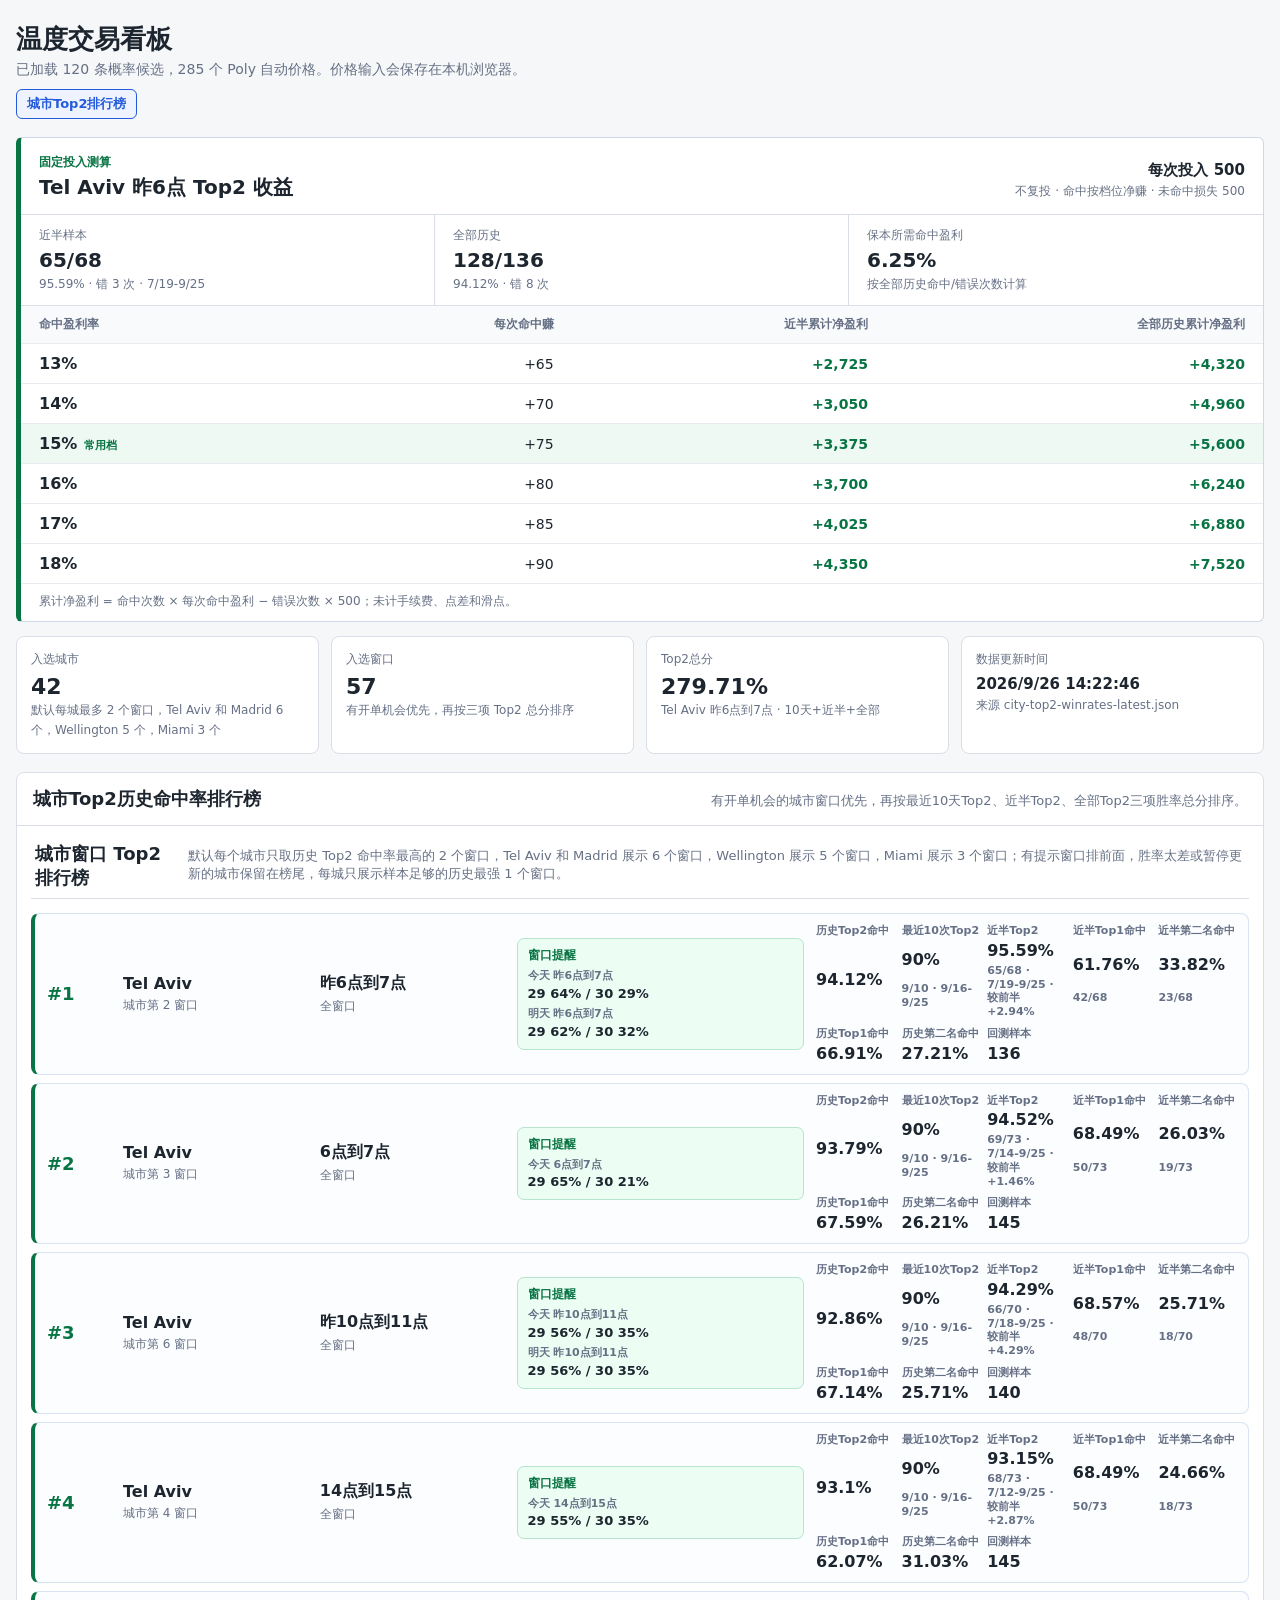
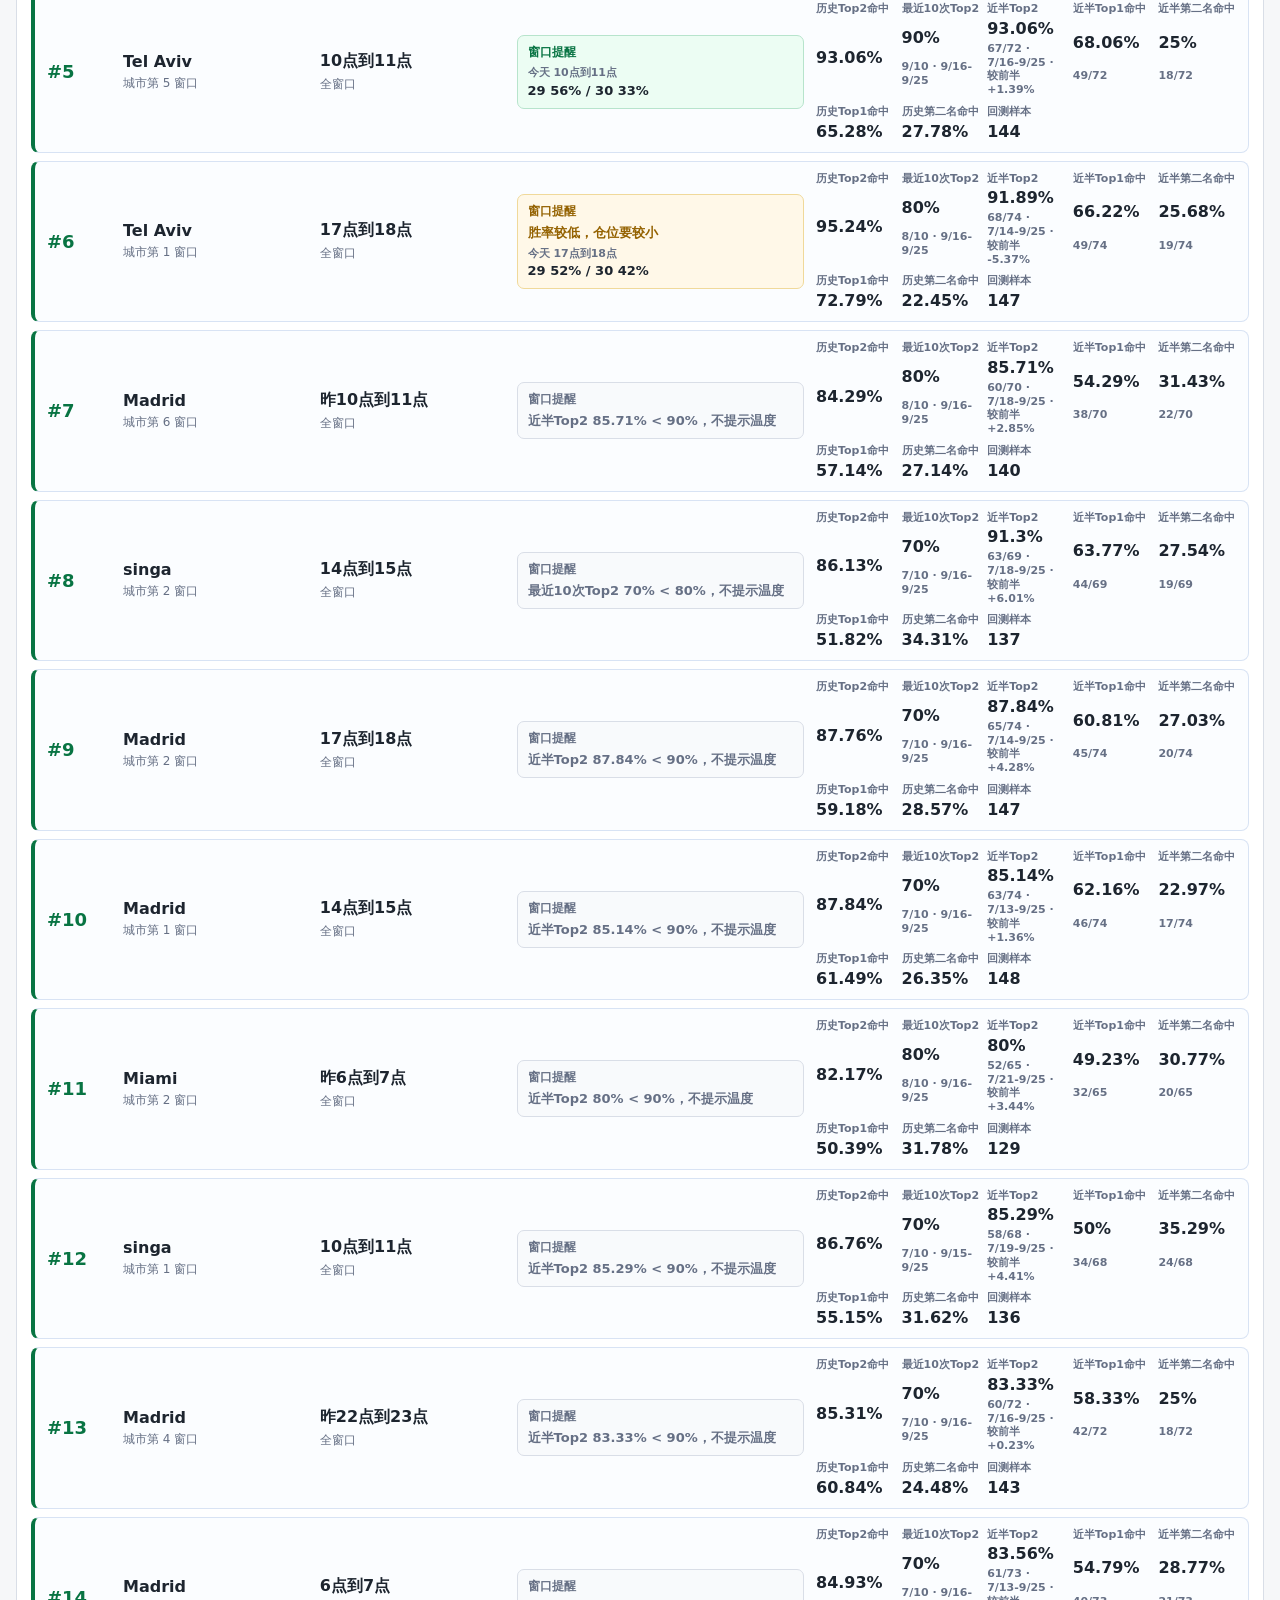
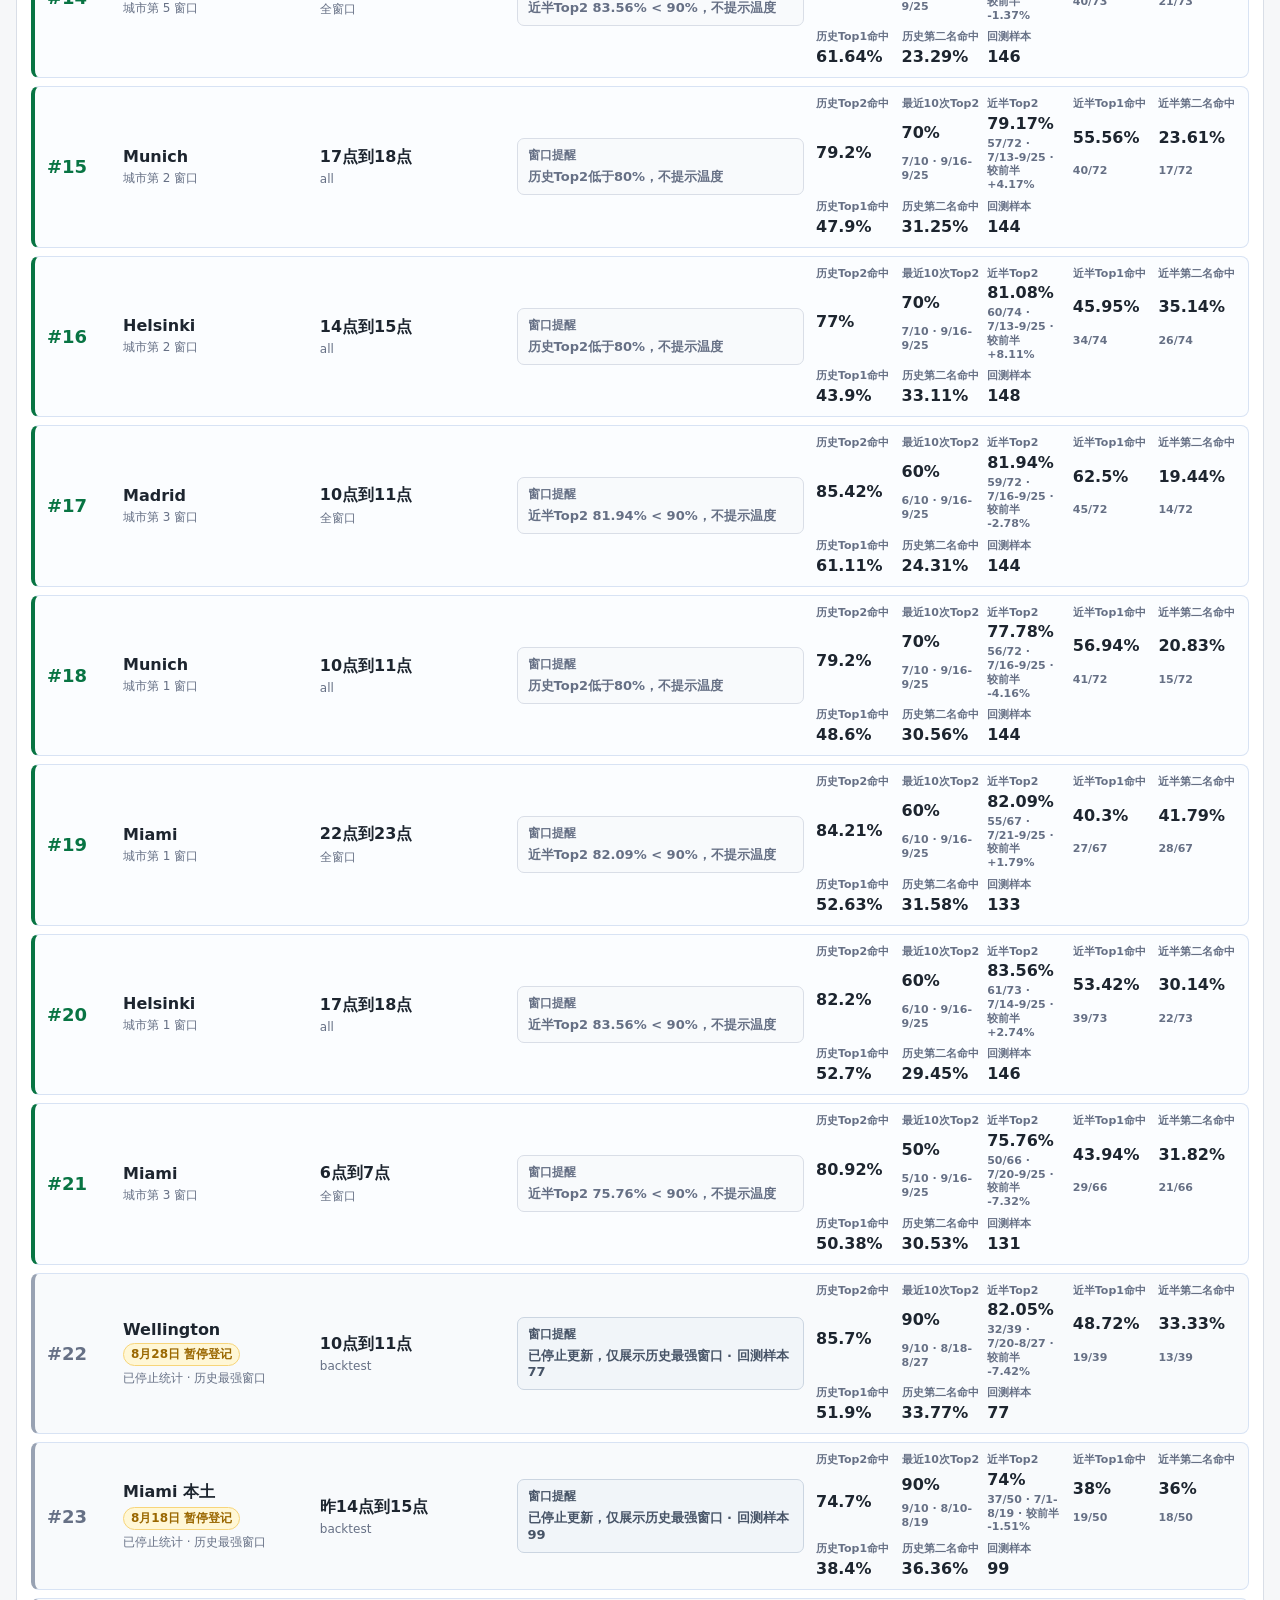
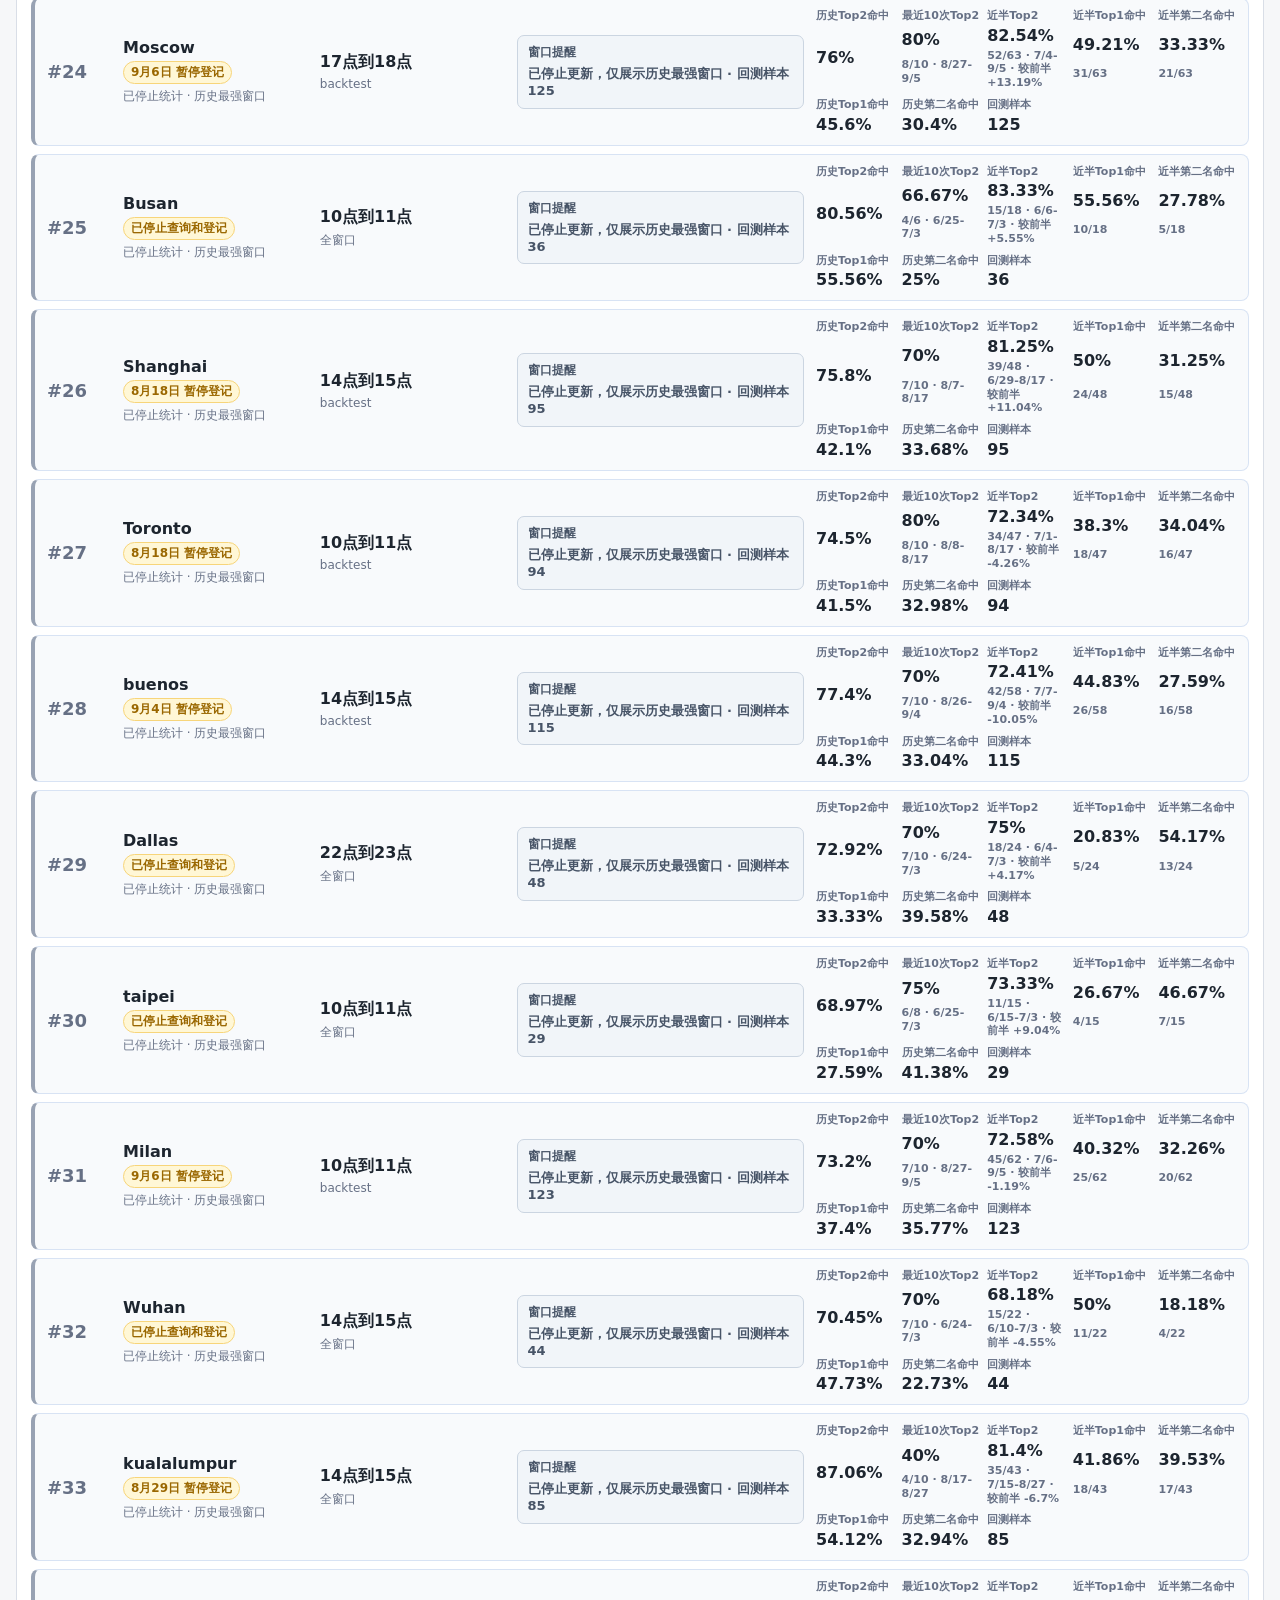
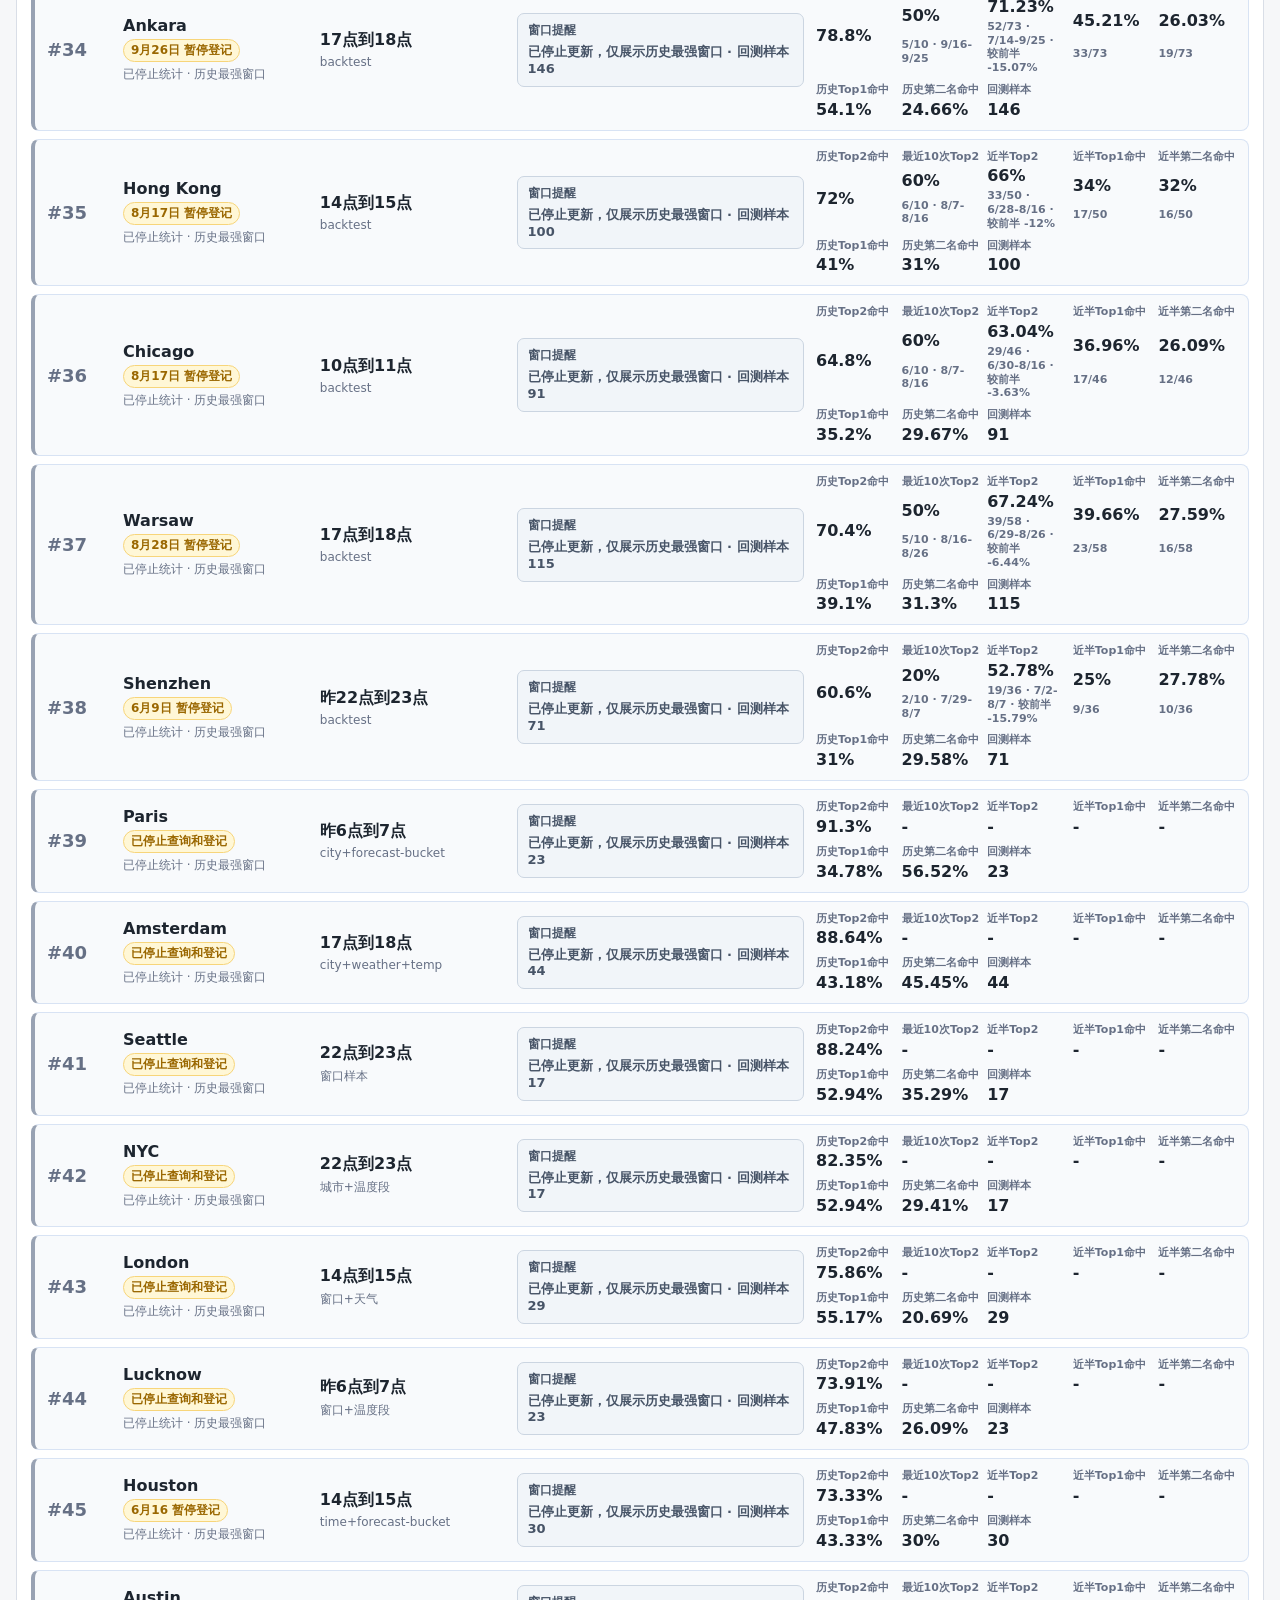
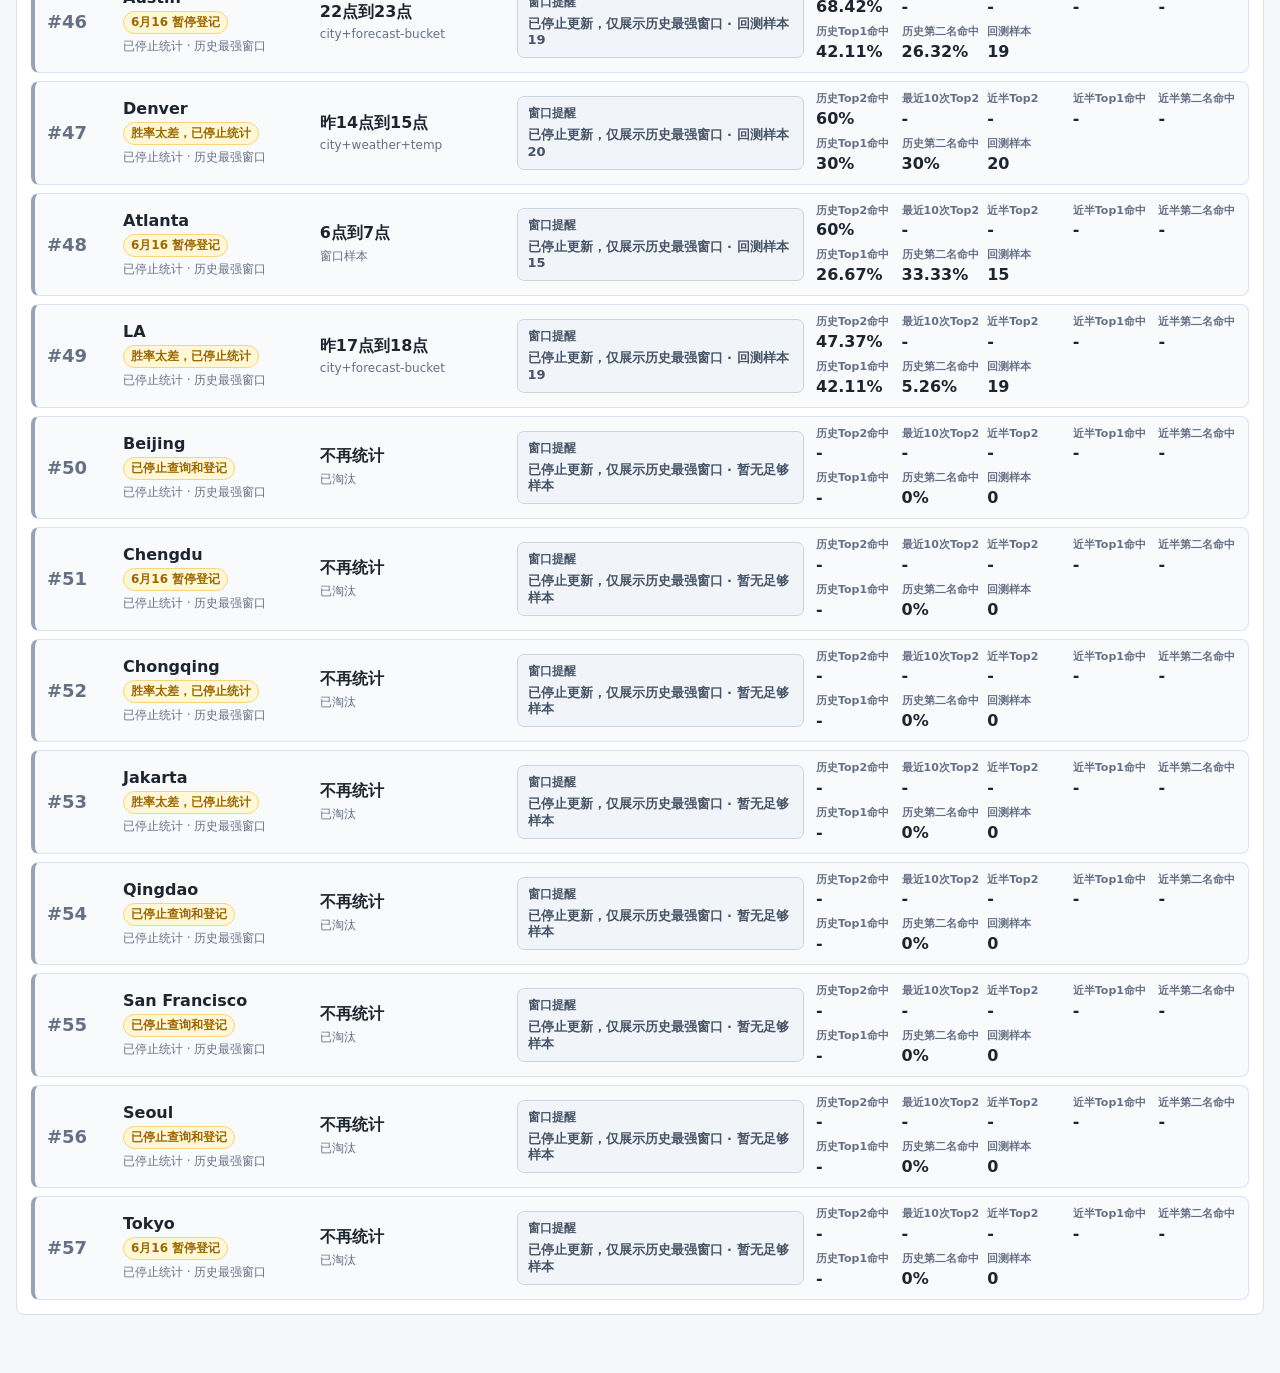
==== commit ae8cd27b: "Refresh dashboard 20260926-2215" ====
--- a/index.html
+++ b/index.html
@@ -4,7 +4,7 @@
     <meta charset="utf-8" />
     <meta name="viewport" content="width=device-width, initial-scale=1" />
     <title>温度交易看板</title>
-    <link rel="stylesheet" href="./dashboard.css?v=20260919-2215" />
+    <link rel="stylesheet" href="./dashboard.css?v=20260926-2215" />
   </head>
   <body>
     <main class="app-shell">
@@ -102,10 +102,10 @@
       </article>
     </template>
 
-    <script src="./poly_prices.js?v=20260919-2215"></script>
-    <script src="./dashboard_data.next.js?v=20260919-2215"></script>
-    <script src="./backtest_accuracy.next.js?v=20260919-2215"></script>
-    <script src="./dashboard.js?v=20260919-2215"></script>
-    <script src="./auto_hold_patch.js?v=20260919-2215"></script>
+    <script src="./poly_prices.js?v=20260926-2215"></script>
+    <script src="./dashboard_data.next.js?v=20260926-2215"></script>
+    <script src="./backtest_accuracy.next.js?v=20260926-2215"></script>
+    <script src="./dashboard.js?v=20260926-2215"></script>
+    <script src="./auto_hold_patch.js?v=20260926-2215"></script>
   </body>
 </html>
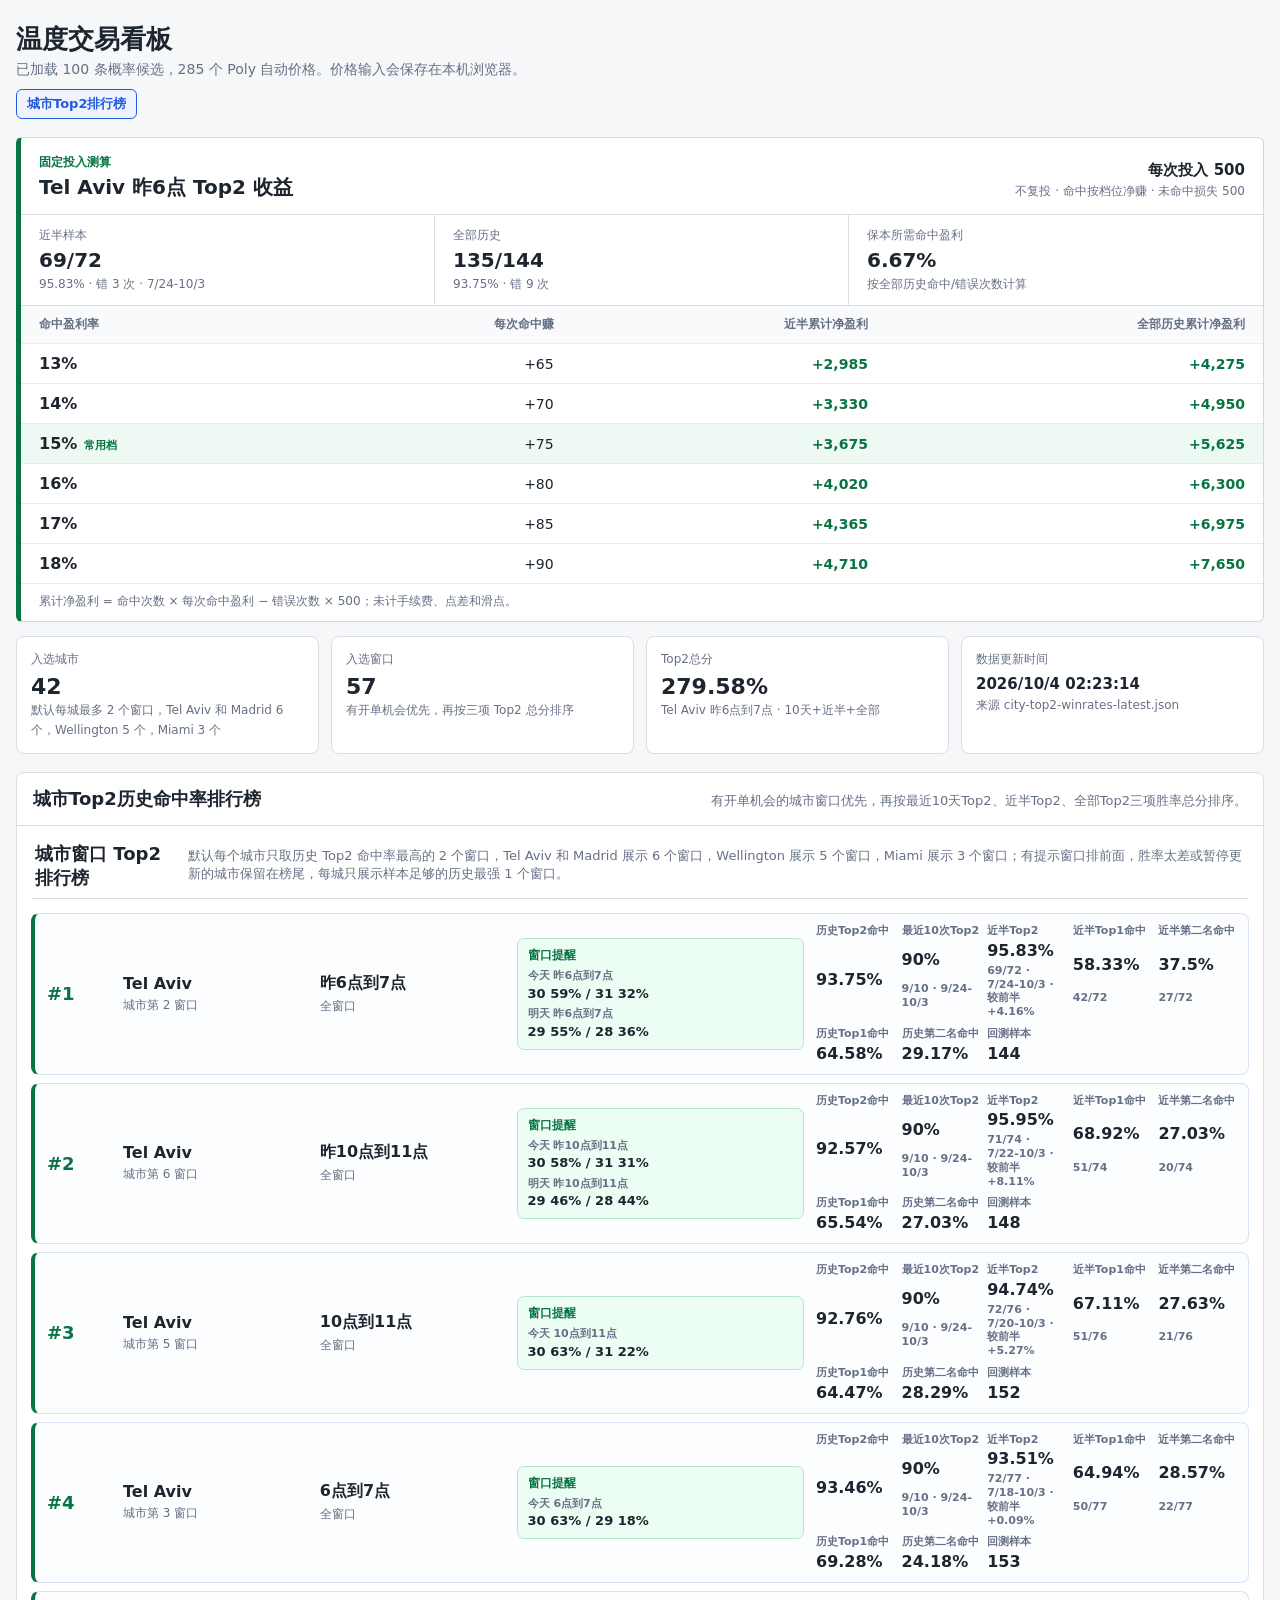
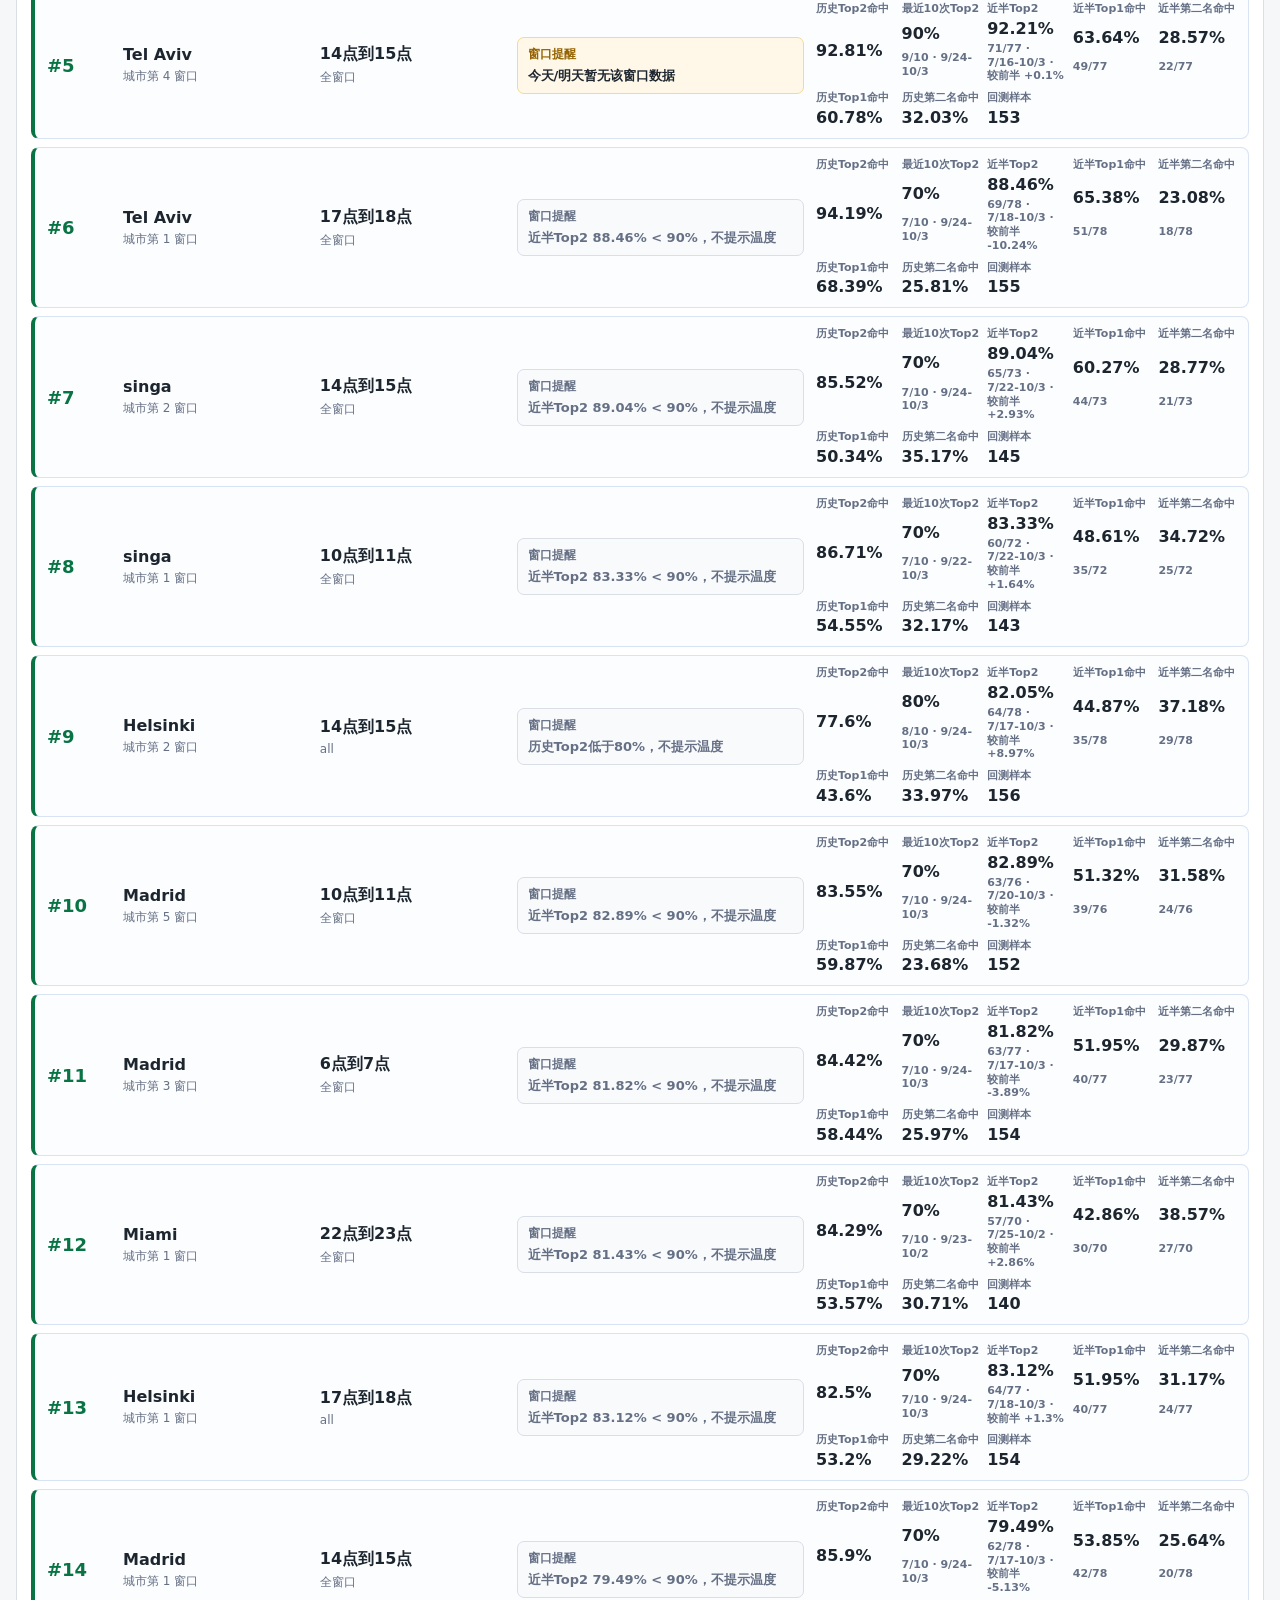
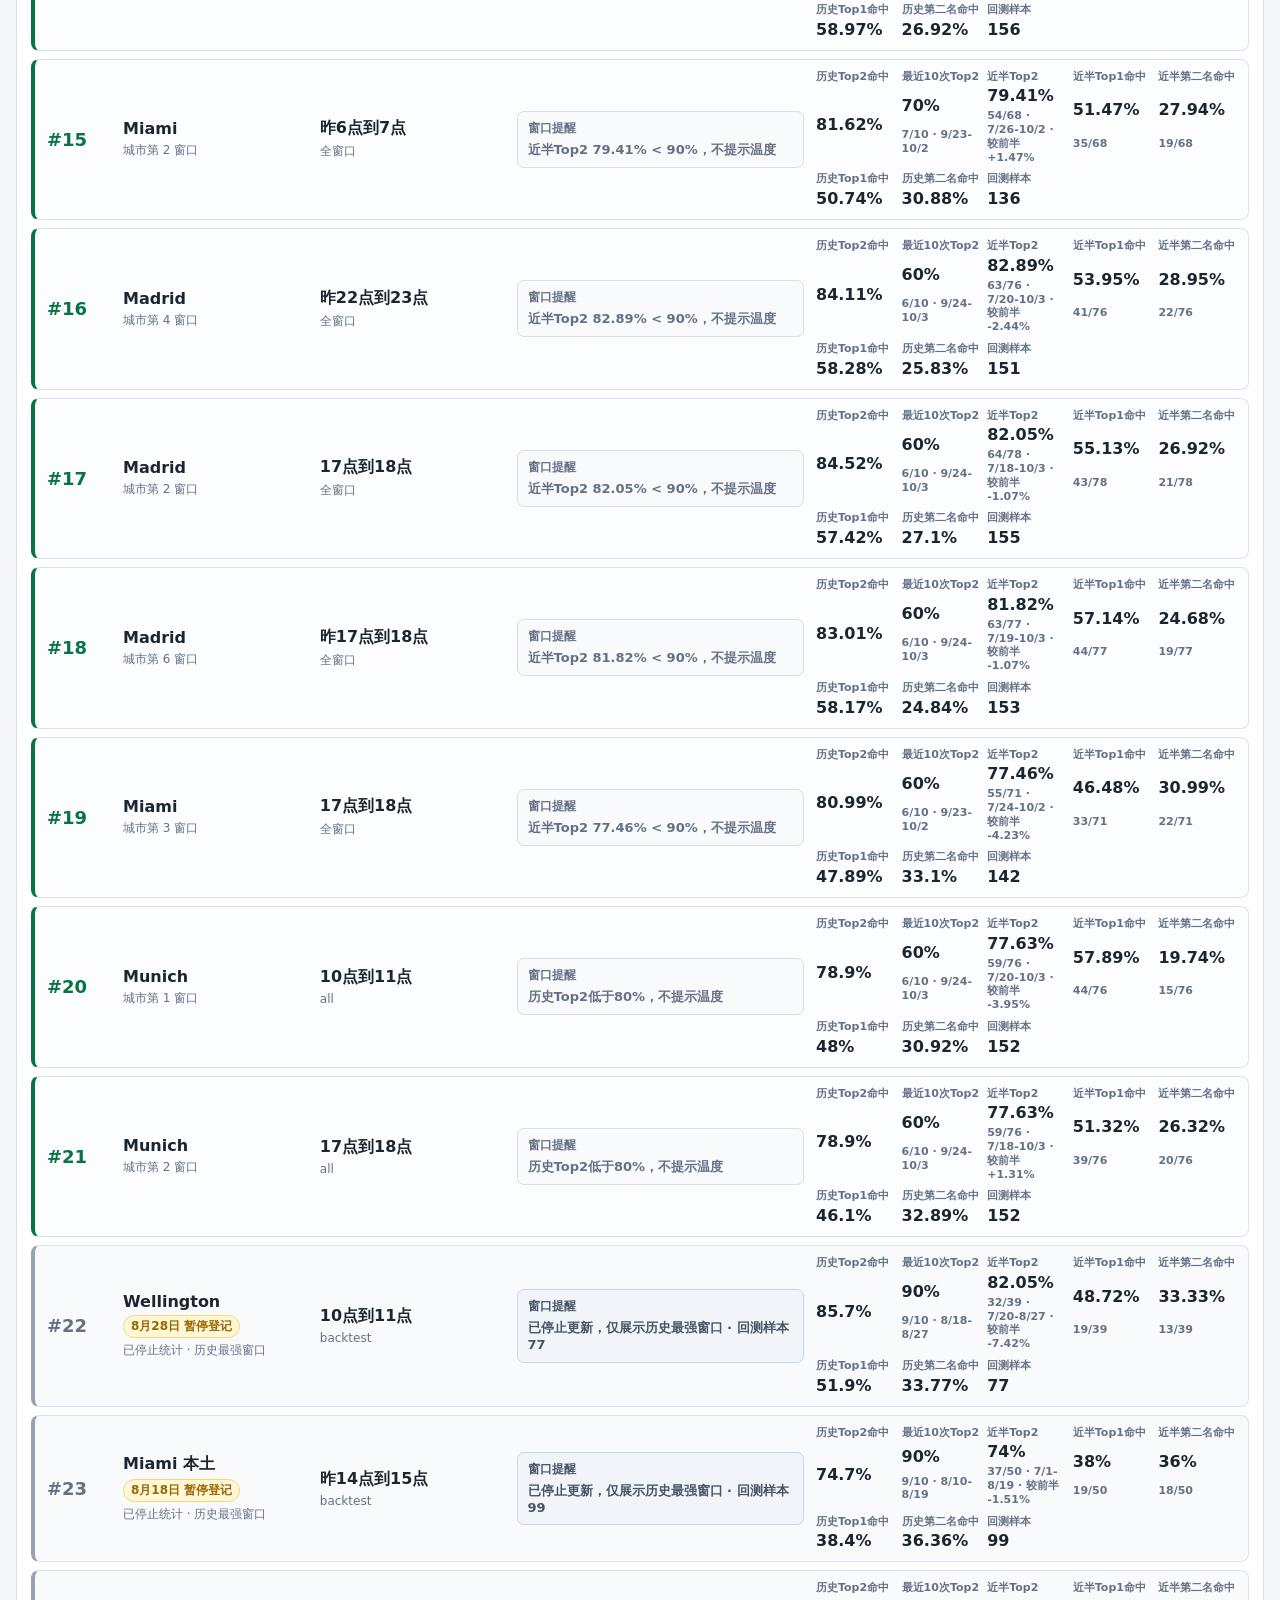
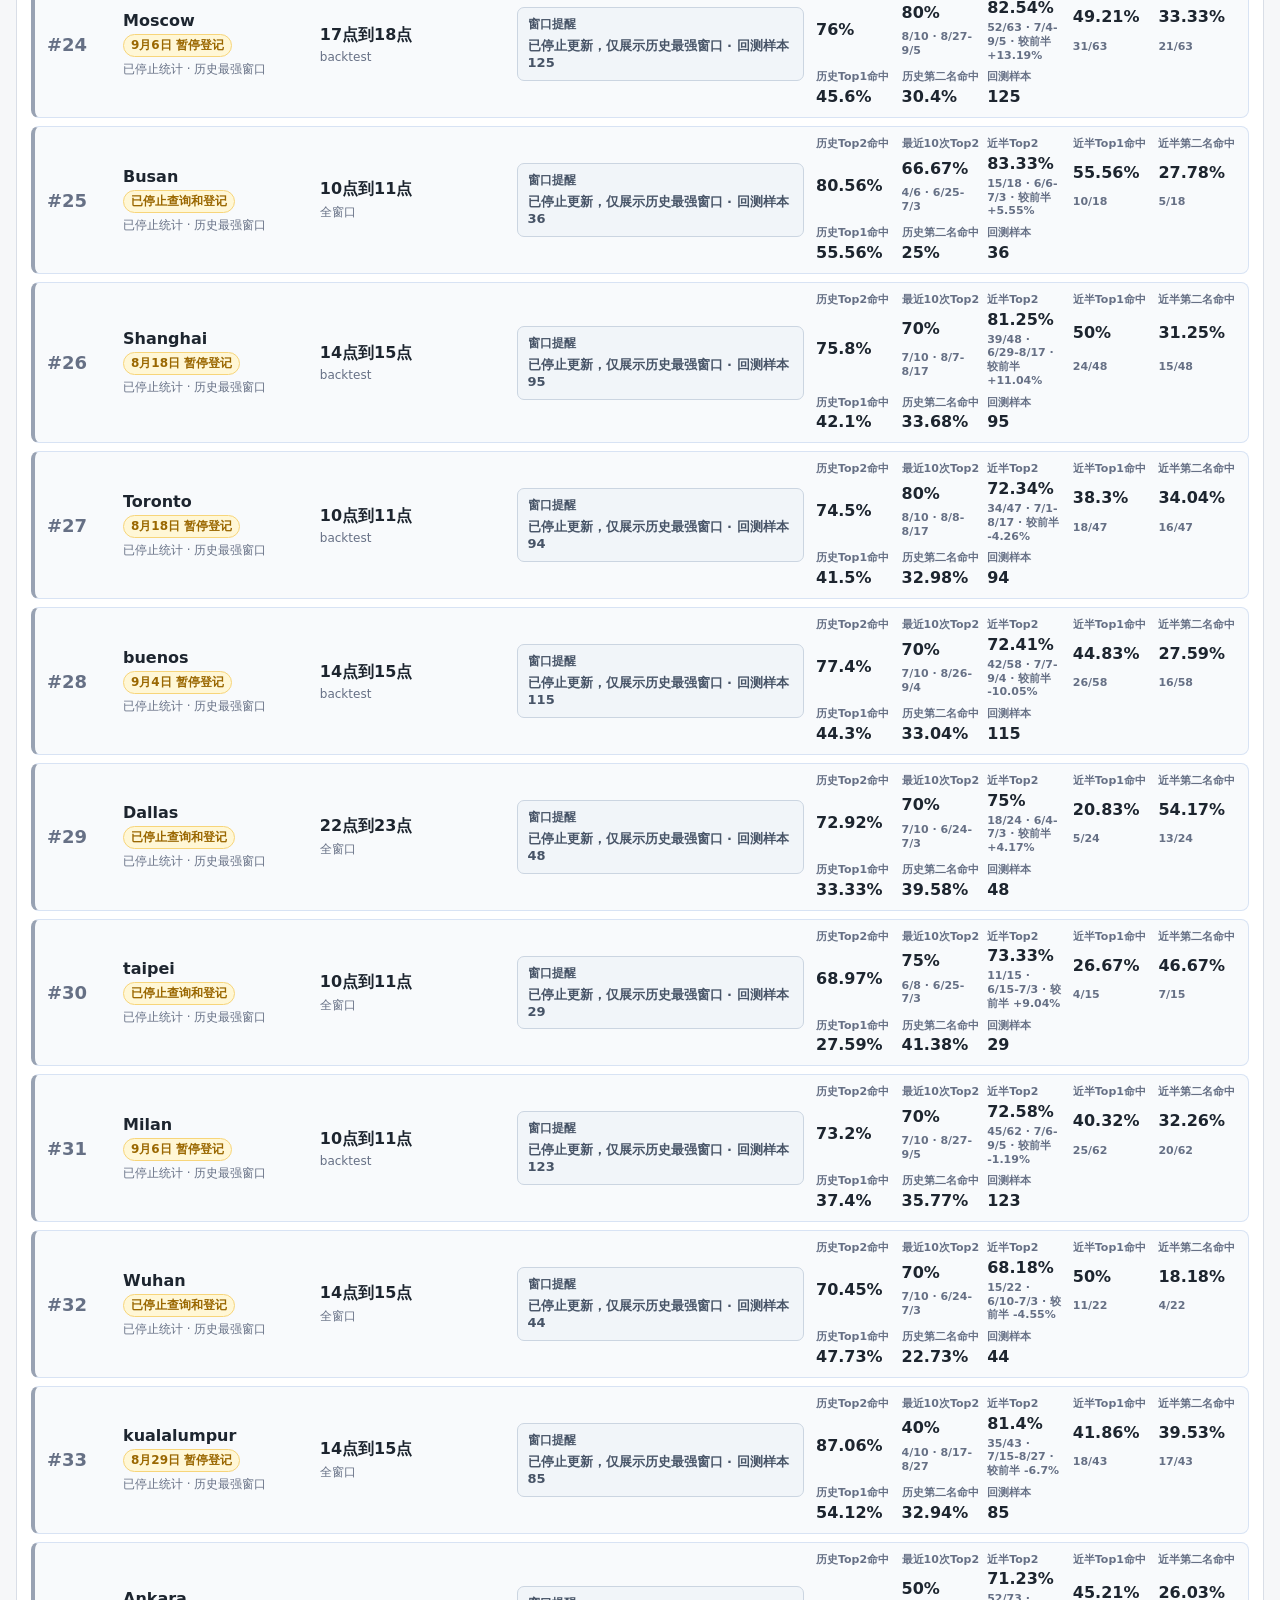
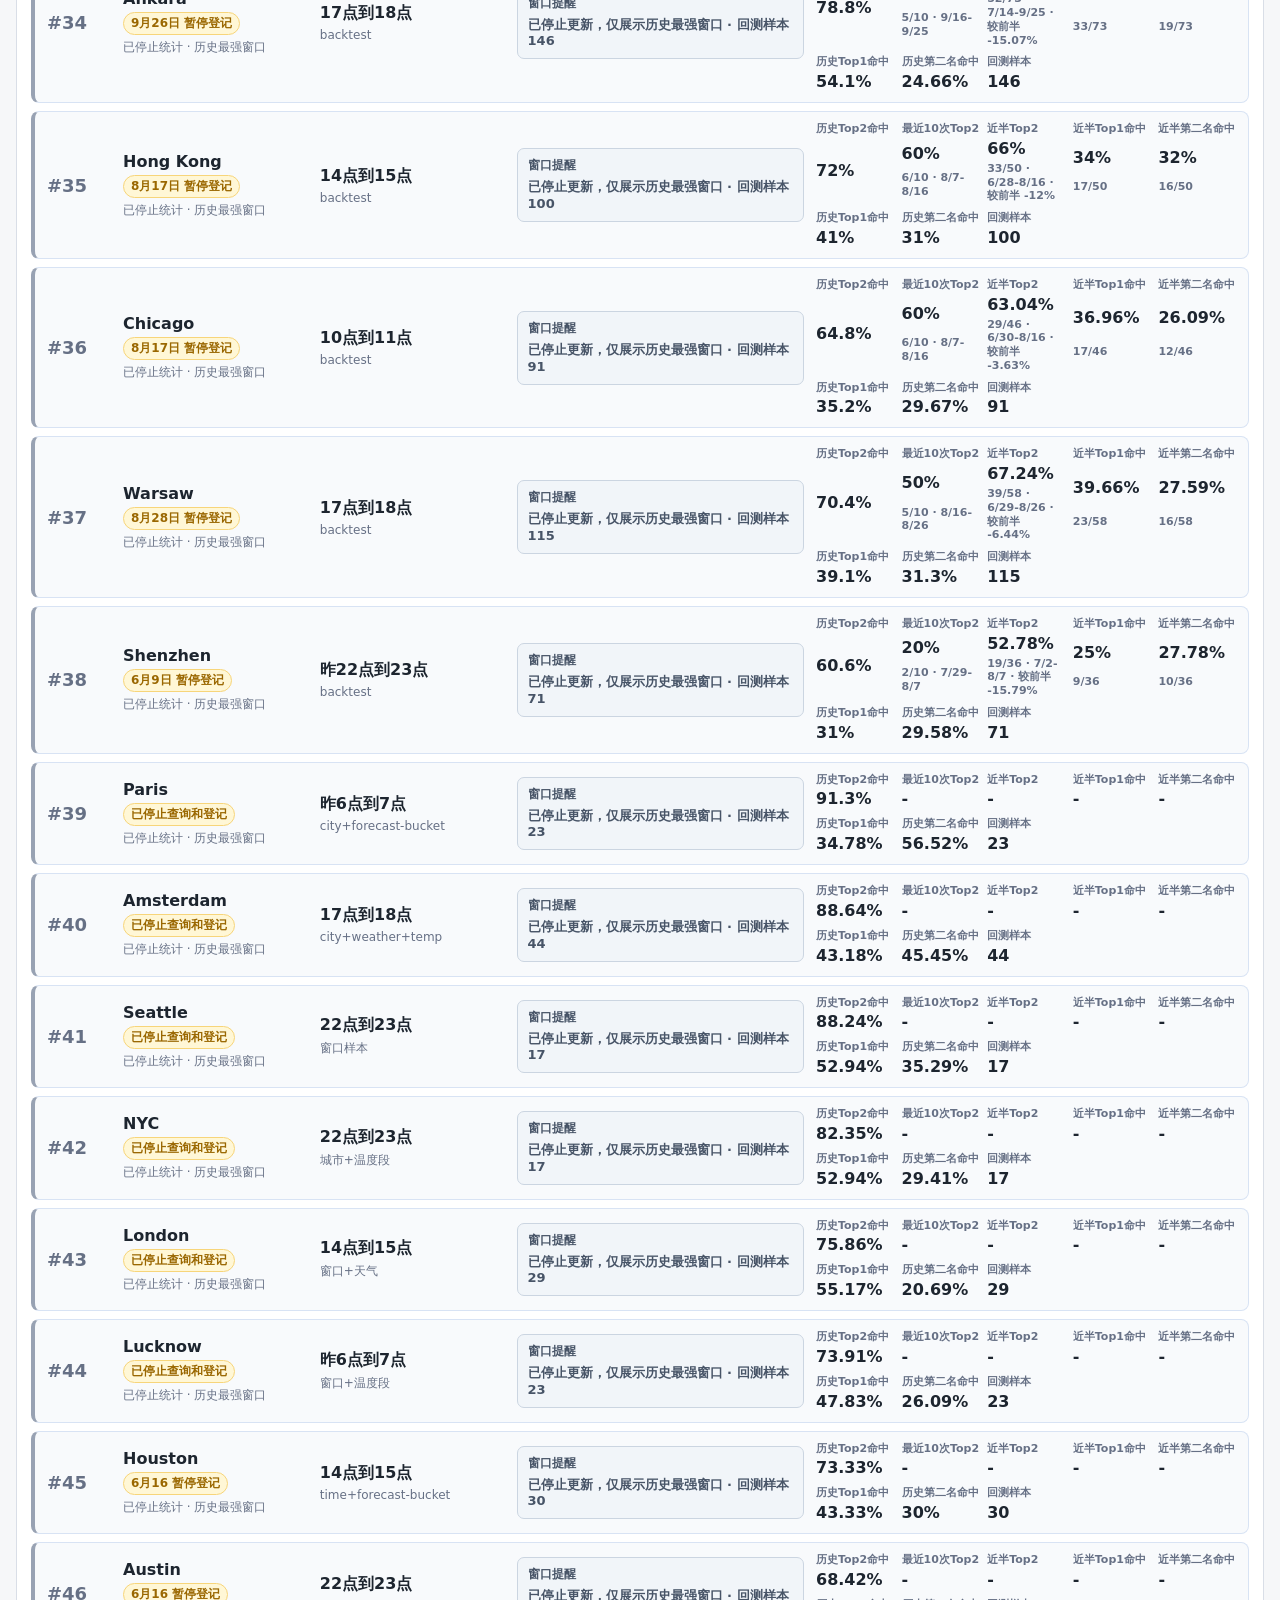
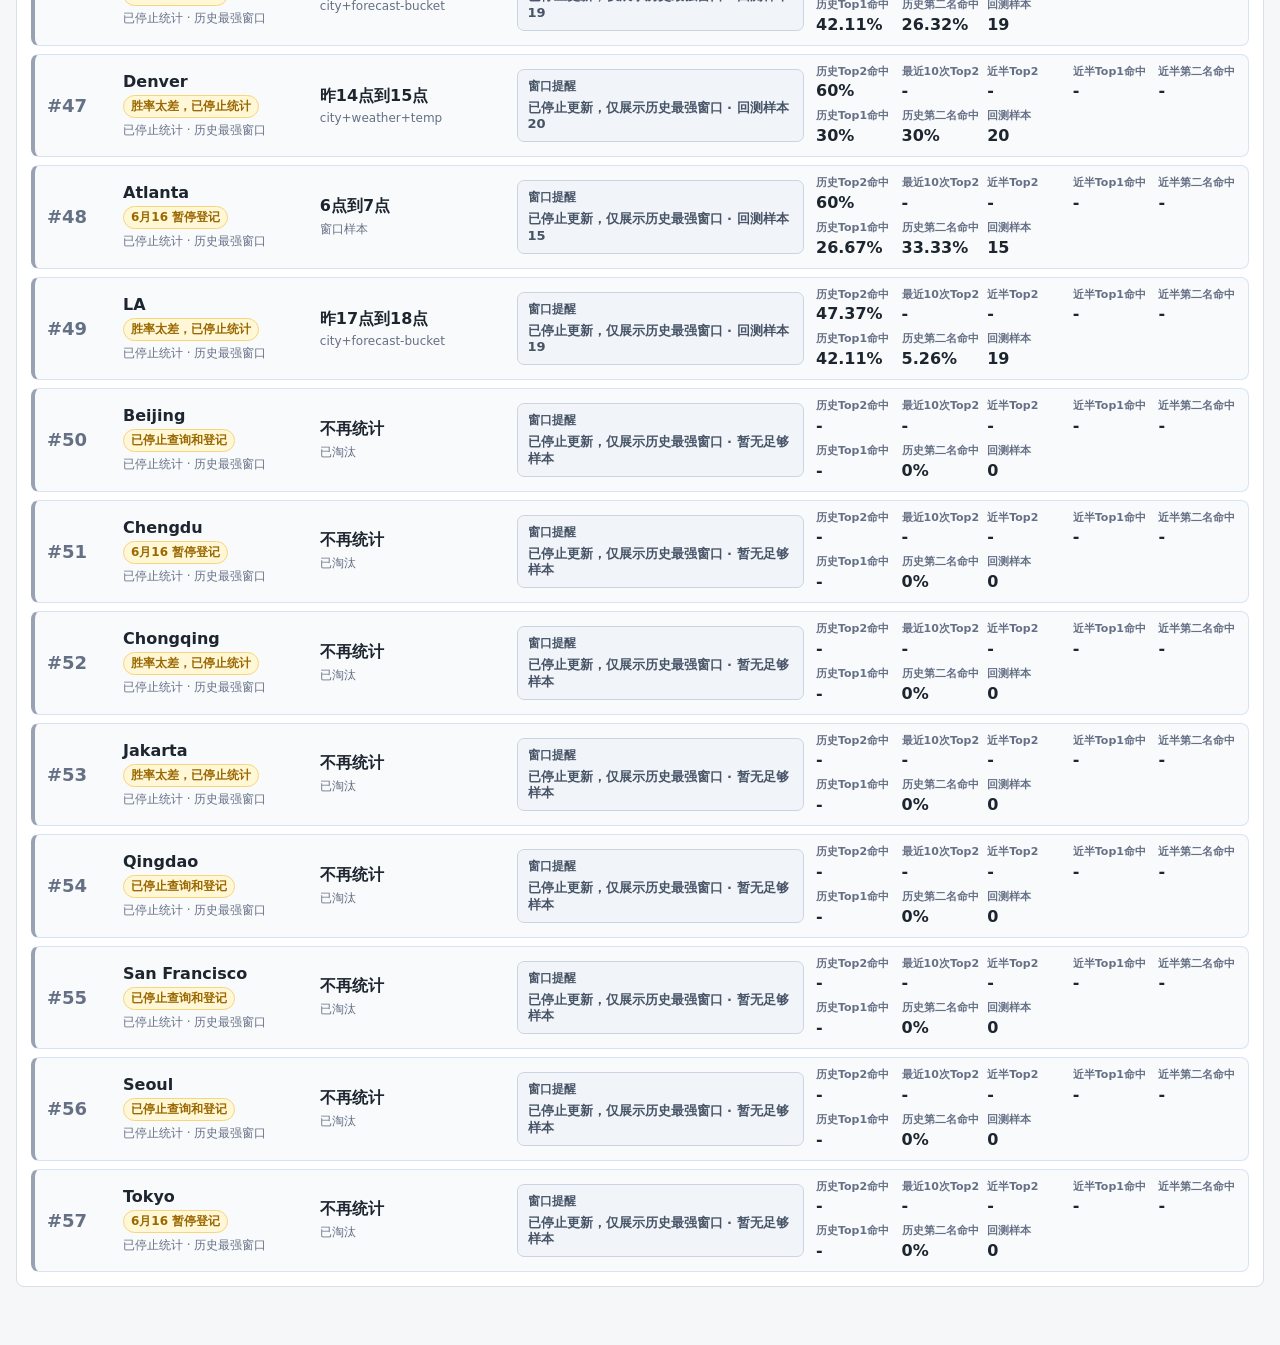
==== commit aa7fa21b: "Refresh dashboard 20261004-1015" ====
--- a/index.html
+++ b/index.html
@@ -4,7 +4,7 @@
     <meta charset="utf-8" />
     <meta name="viewport" content="width=device-width, initial-scale=1" />
     <title>温度交易看板</title>
-    <link rel="stylesheet" href="./dashboard.css?v=20260926-2215" />
+    <link rel="stylesheet" href="./dashboard.css?v=20261004-1015" />
   </head>
   <body>
     <main class="app-shell">
@@ -102,10 +102,10 @@
       </article>
     </template>
 
-    <script src="./poly_prices.js?v=20260926-2215"></script>
-    <script src="./dashboard_data.next.js?v=20260926-2215"></script>
-    <script src="./backtest_accuracy.next.js?v=20260926-2215"></script>
-    <script src="./dashboard.js?v=20260926-2215"></script>
-    <script src="./auto_hold_patch.js?v=20260926-2215"></script>
+    <script src="./poly_prices.js?v=20261004-1015"></script>
+    <script src="./dashboard_data.next.js?v=20261004-1015"></script>
+    <script src="./backtest_accuracy.next.js?v=20261004-1015"></script>
+    <script src="./dashboard.js?v=20261004-1015"></script>
+    <script src="./auto_hold_patch.js?v=20261004-1015"></script>
   </body>
 </html>
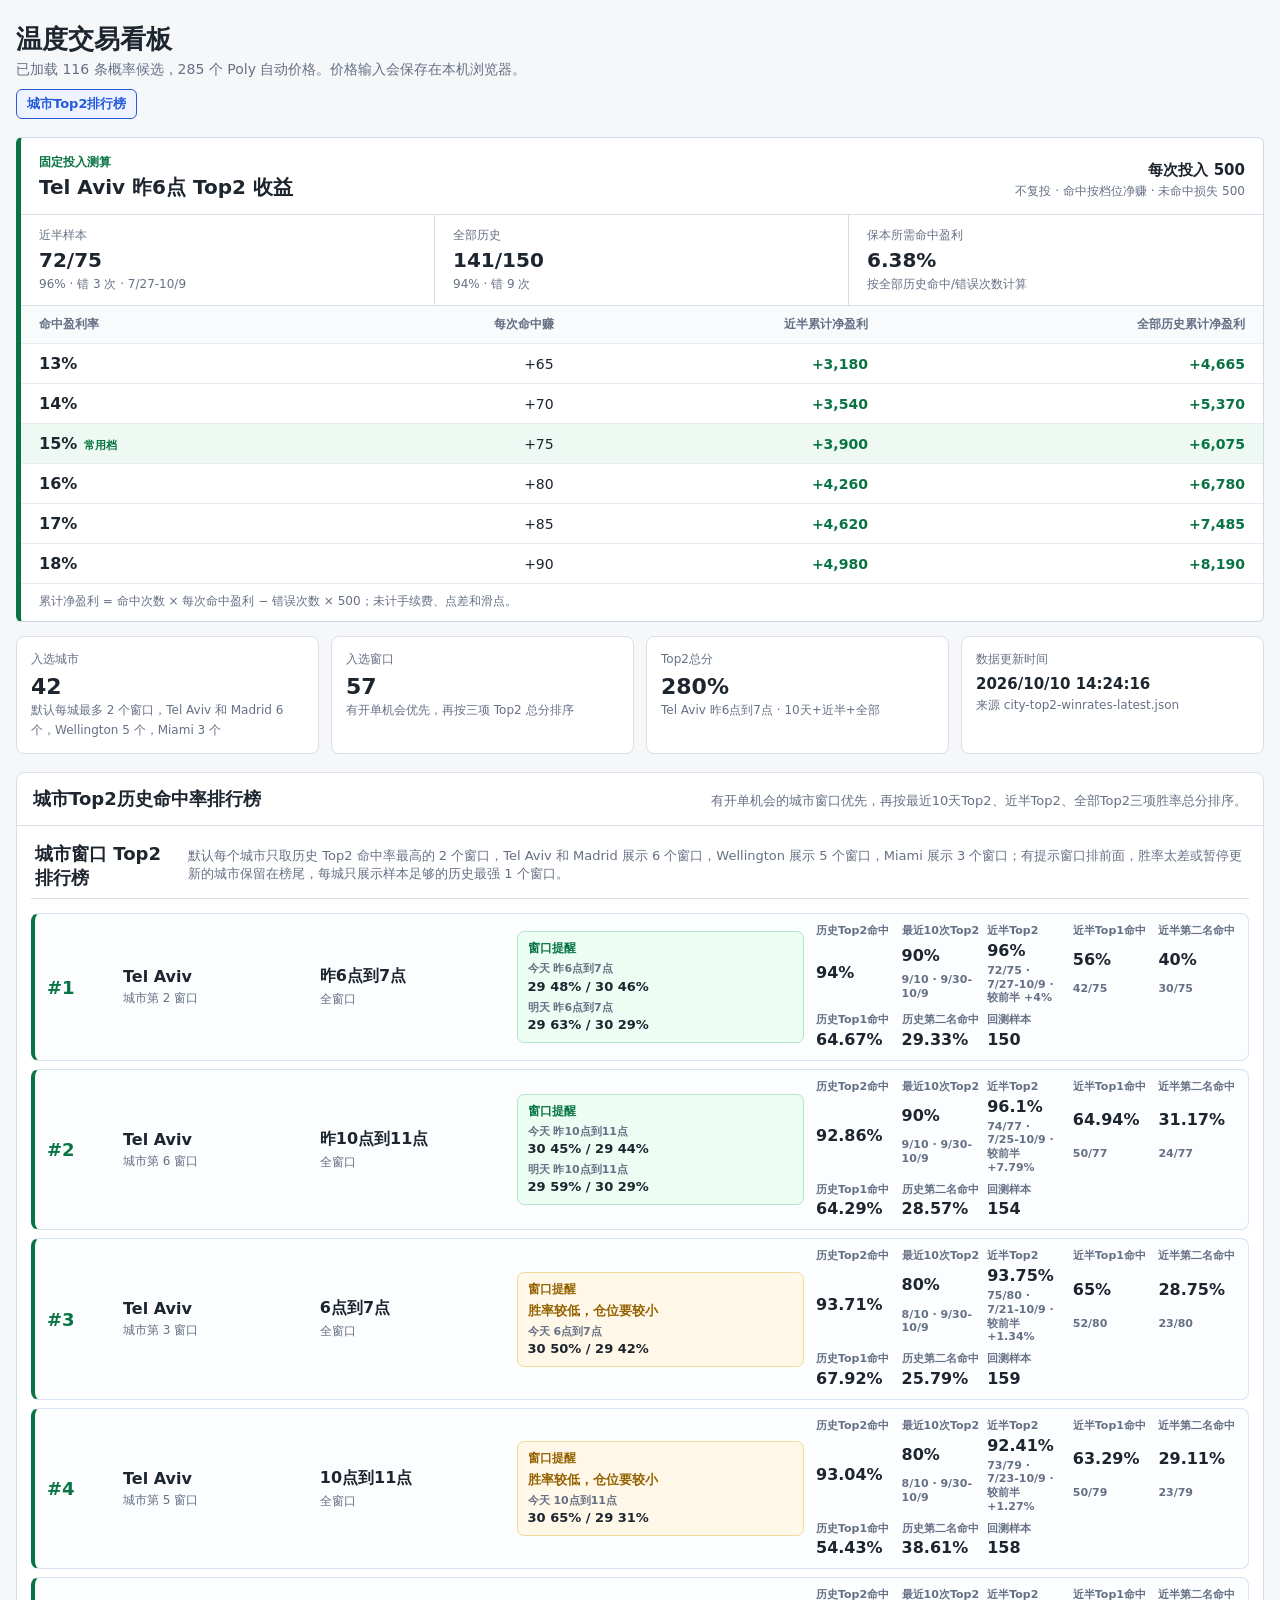
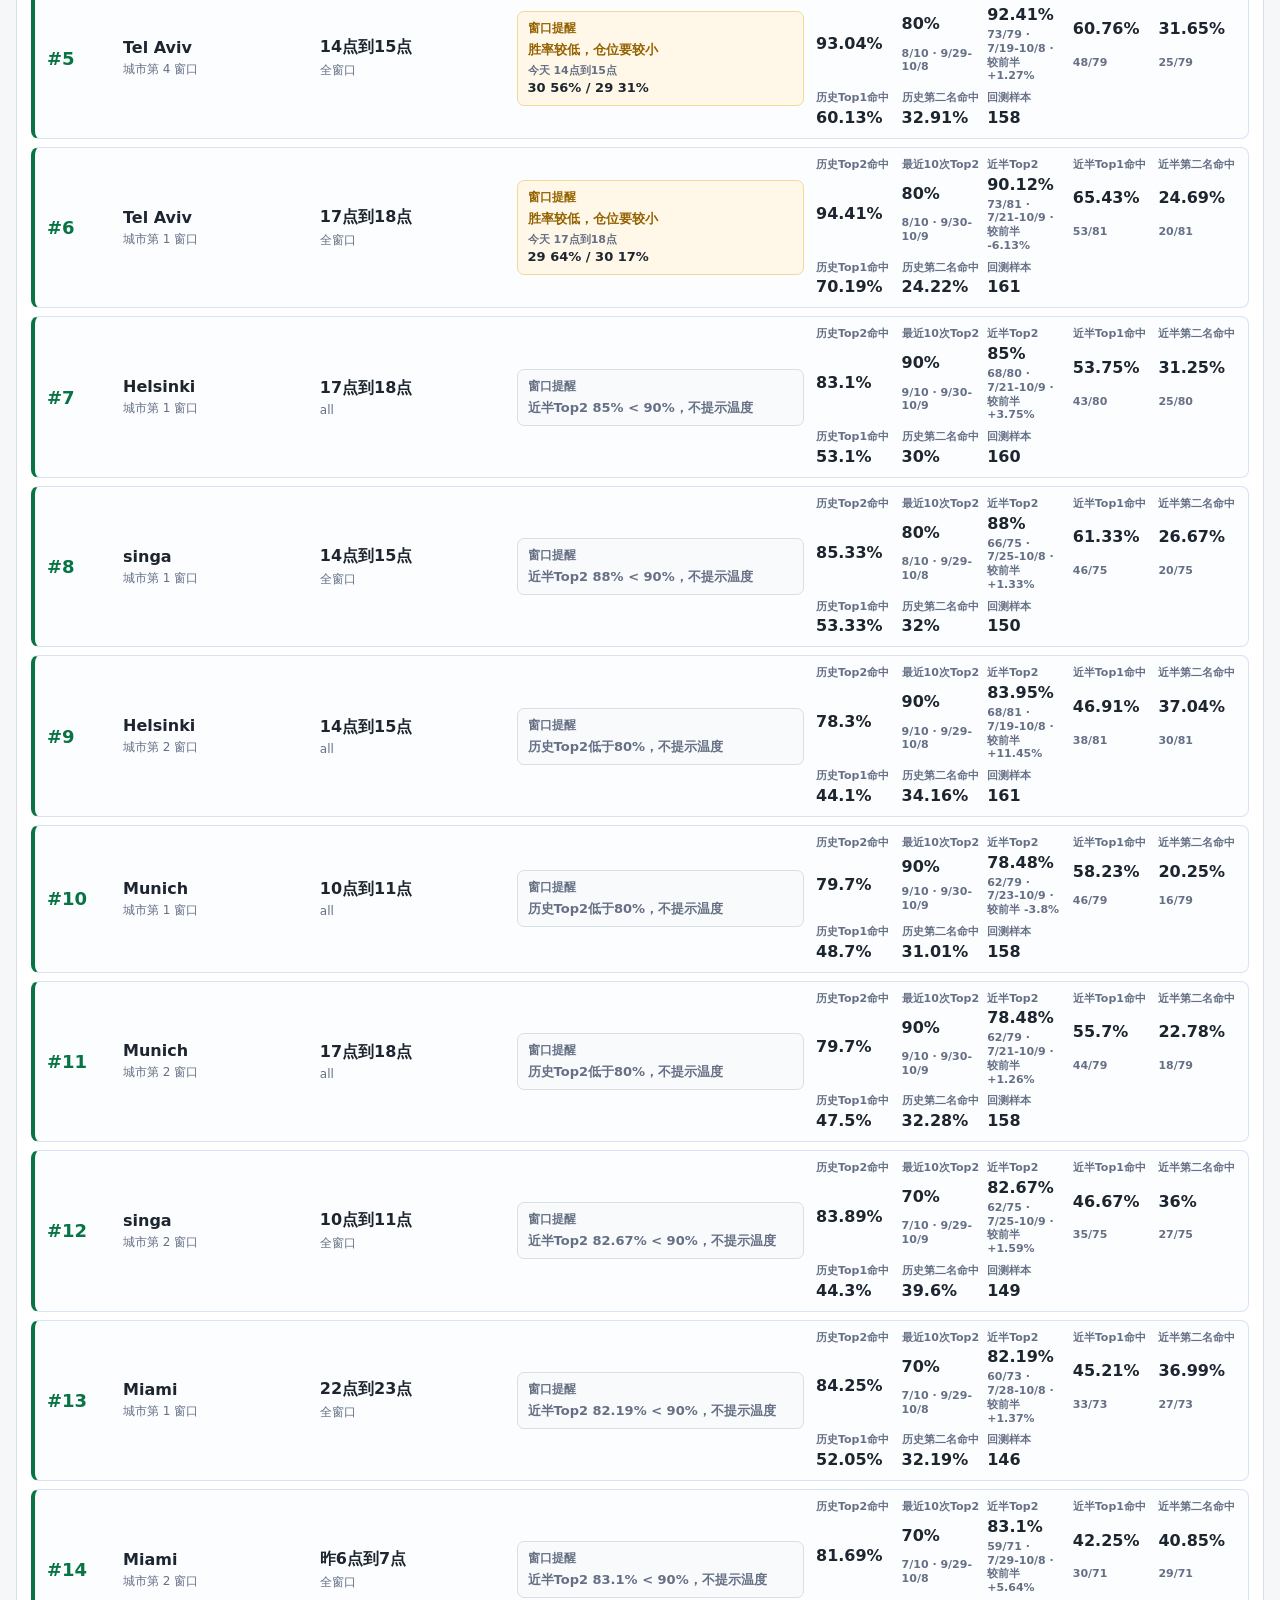
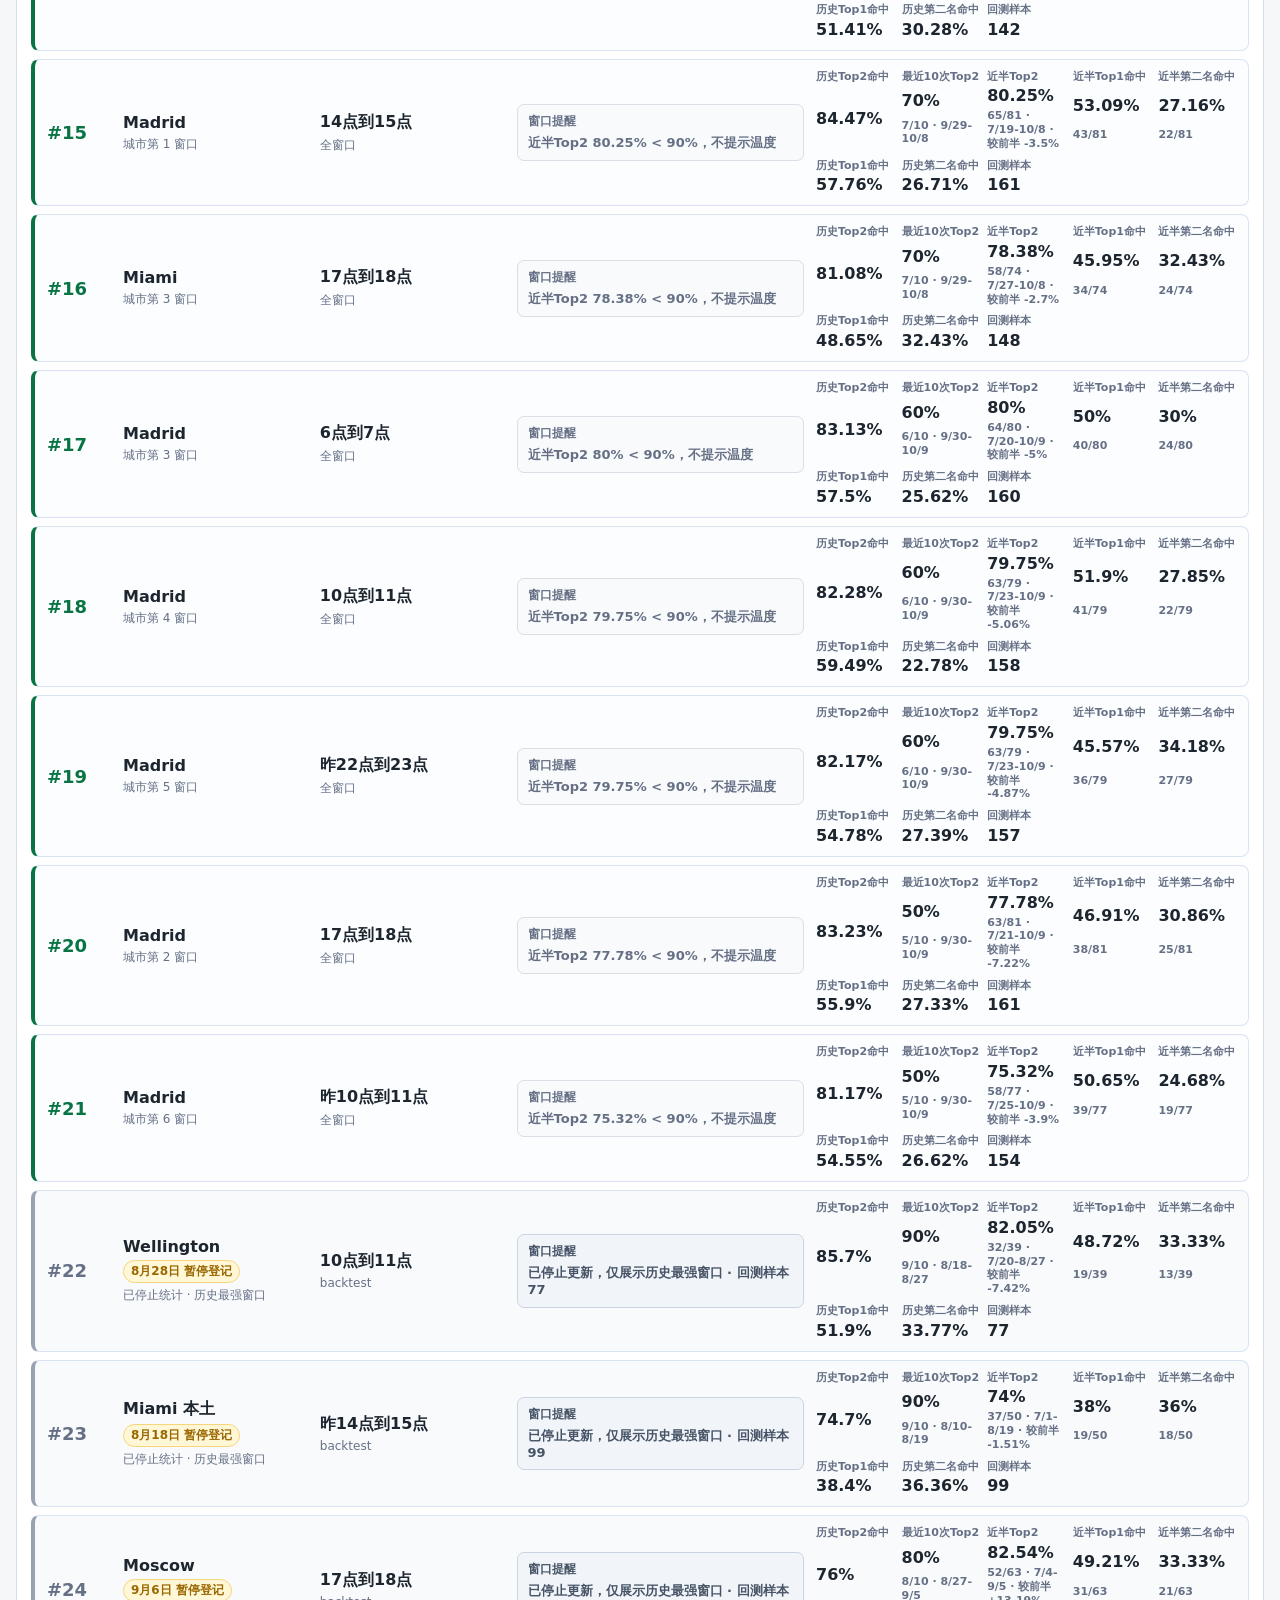
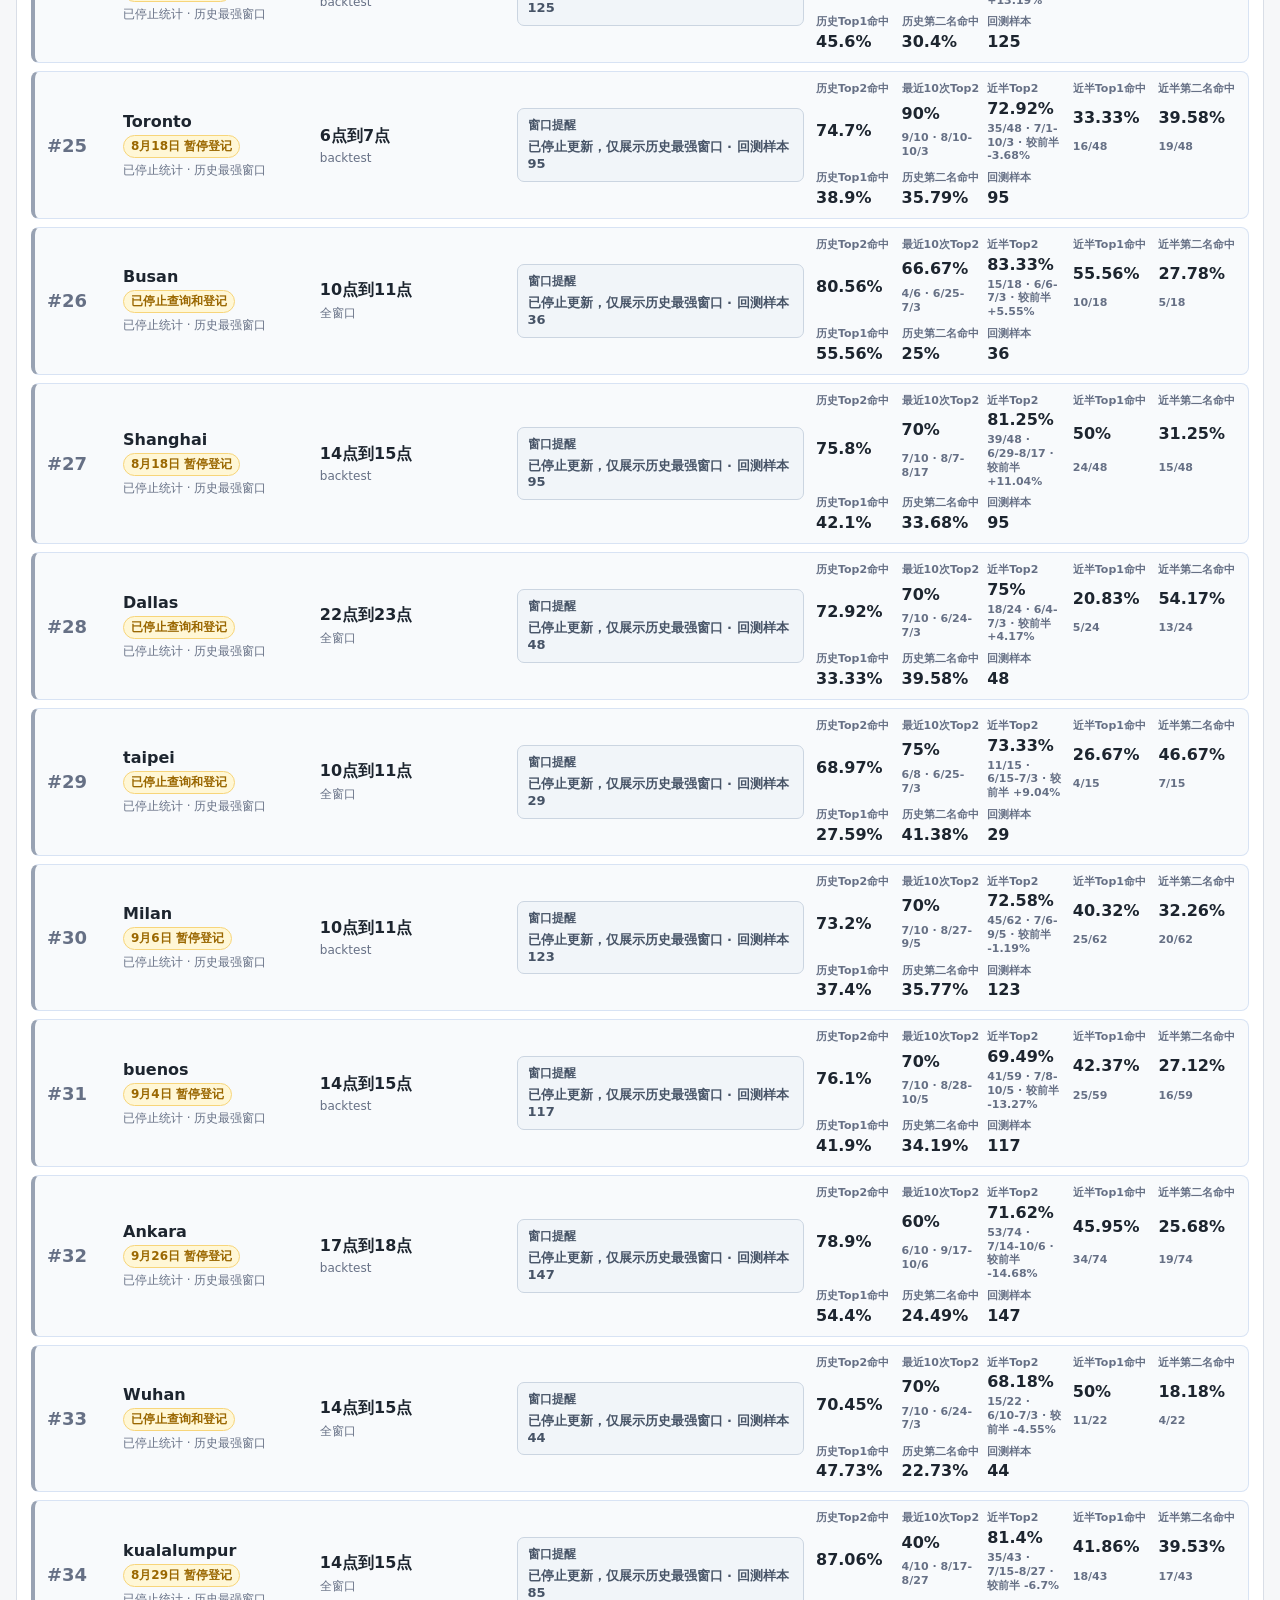
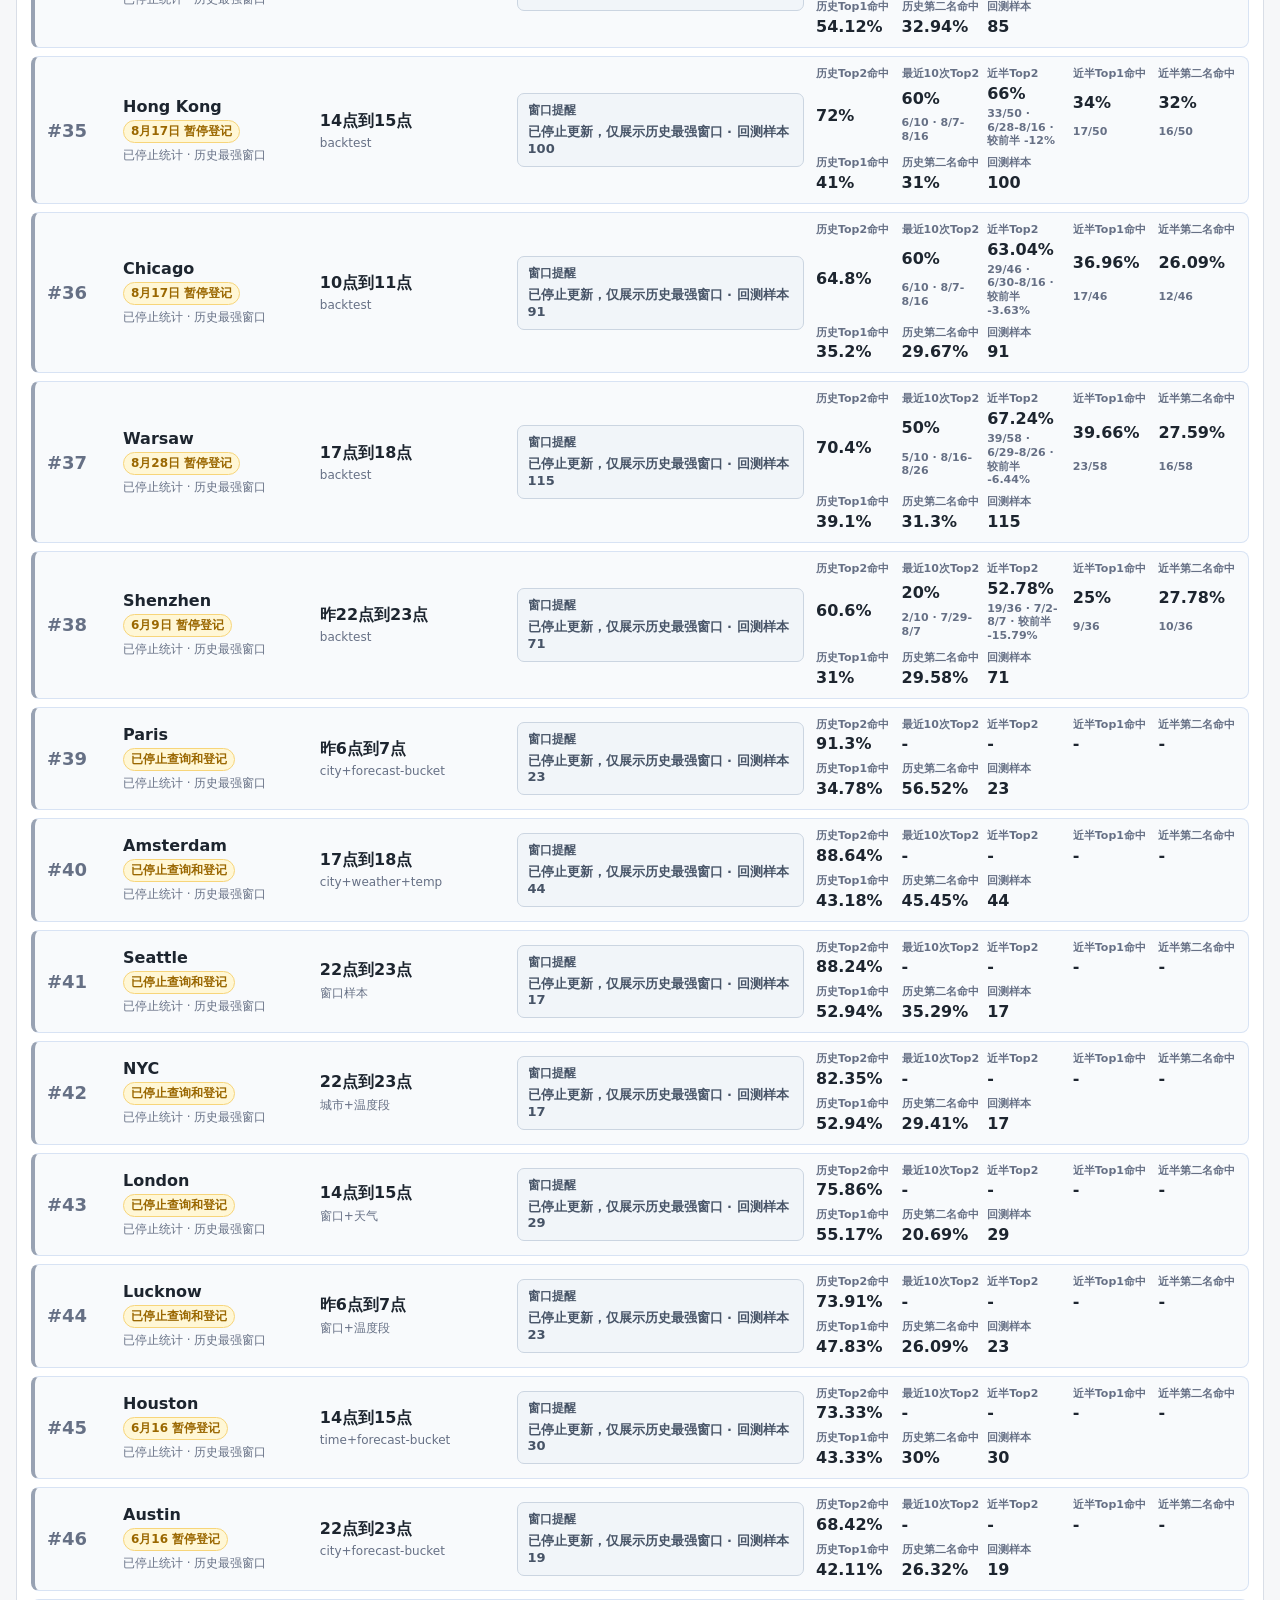
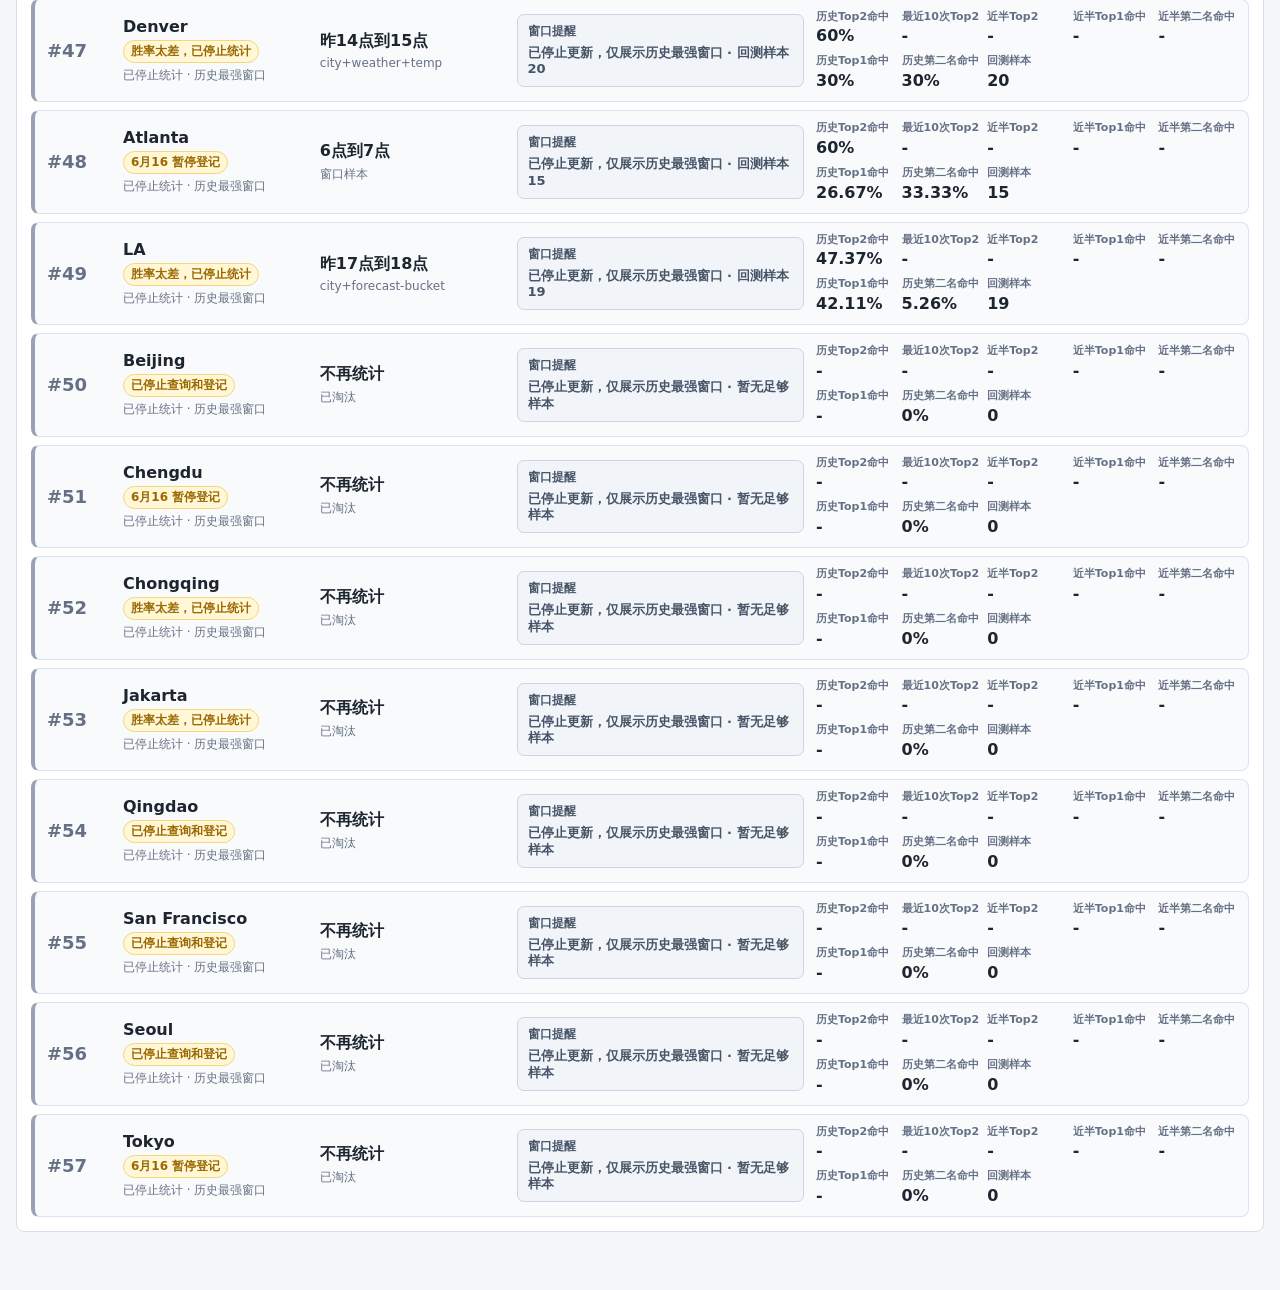
==== commit 708ceeba: "Refresh dashboard 20261010-2215" ====
--- a/index.html
+++ b/index.html
@@ -4,7 +4,7 @@
     <meta charset="utf-8" />
     <meta name="viewport" content="width=device-width, initial-scale=1" />
     <title>温度交易看板</title>
-    <link rel="stylesheet" href="./dashboard.css?v=20261004-1015" />
+    <link rel="stylesheet" href="./dashboard.css?v=20261010-2215" />
   </head>
   <body>
     <main class="app-shell">
@@ -102,10 +102,10 @@
       </article>
     </template>
 
-    <script src="./poly_prices.js?v=20261004-1015"></script>
-    <script src="./dashboard_data.next.js?v=20261004-1015"></script>
-    <script src="./backtest_accuracy.next.js?v=20261004-1015"></script>
-    <script src="./dashboard.js?v=20261004-1015"></script>
-    <script src="./auto_hold_patch.js?v=20261004-1015"></script>
+    <script src="./poly_prices.js?v=20261010-2215"></script>
+    <script src="./dashboard_data.next.js?v=20261010-2215"></script>
+    <script src="./backtest_accuracy.next.js?v=20261010-2215"></script>
+    <script src="./dashboard.js?v=20261010-2215"></script>
+    <script src="./auto_hold_patch.js?v=20261010-2215"></script>
   </body>
 </html>
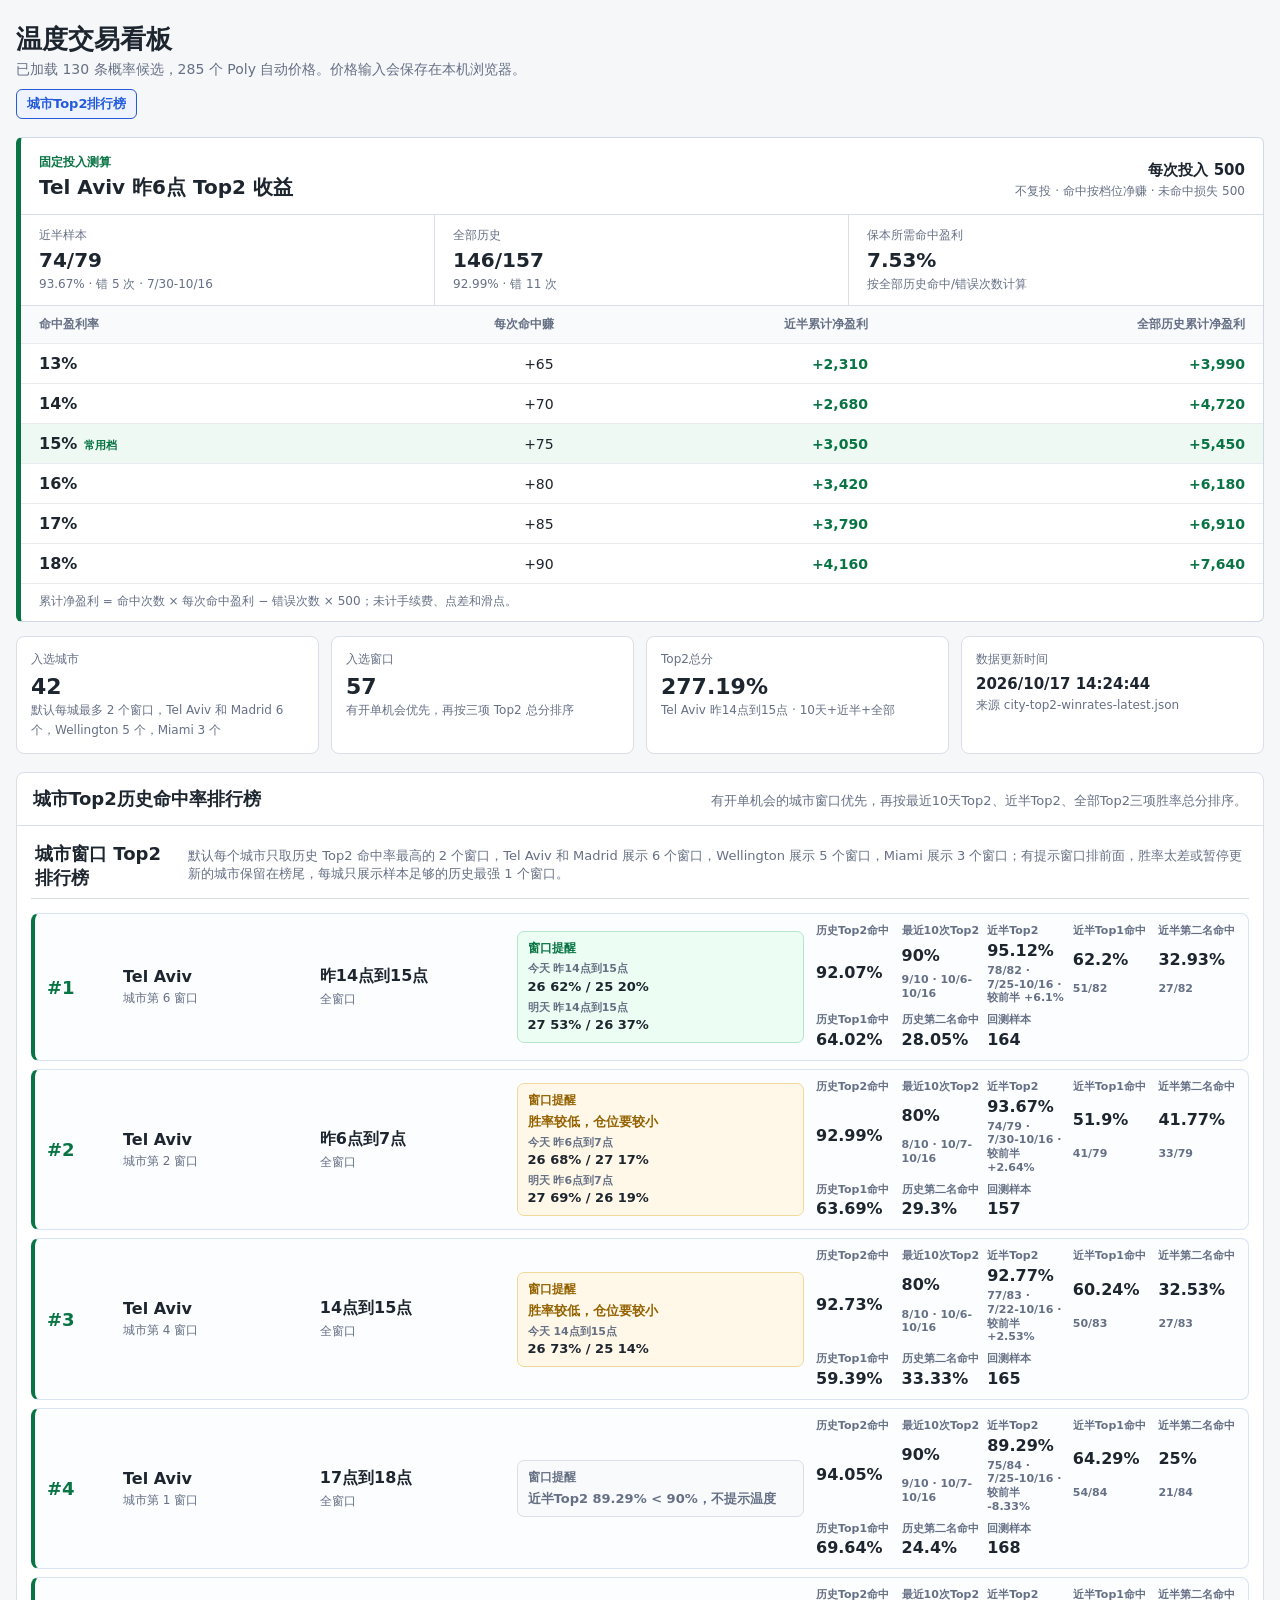
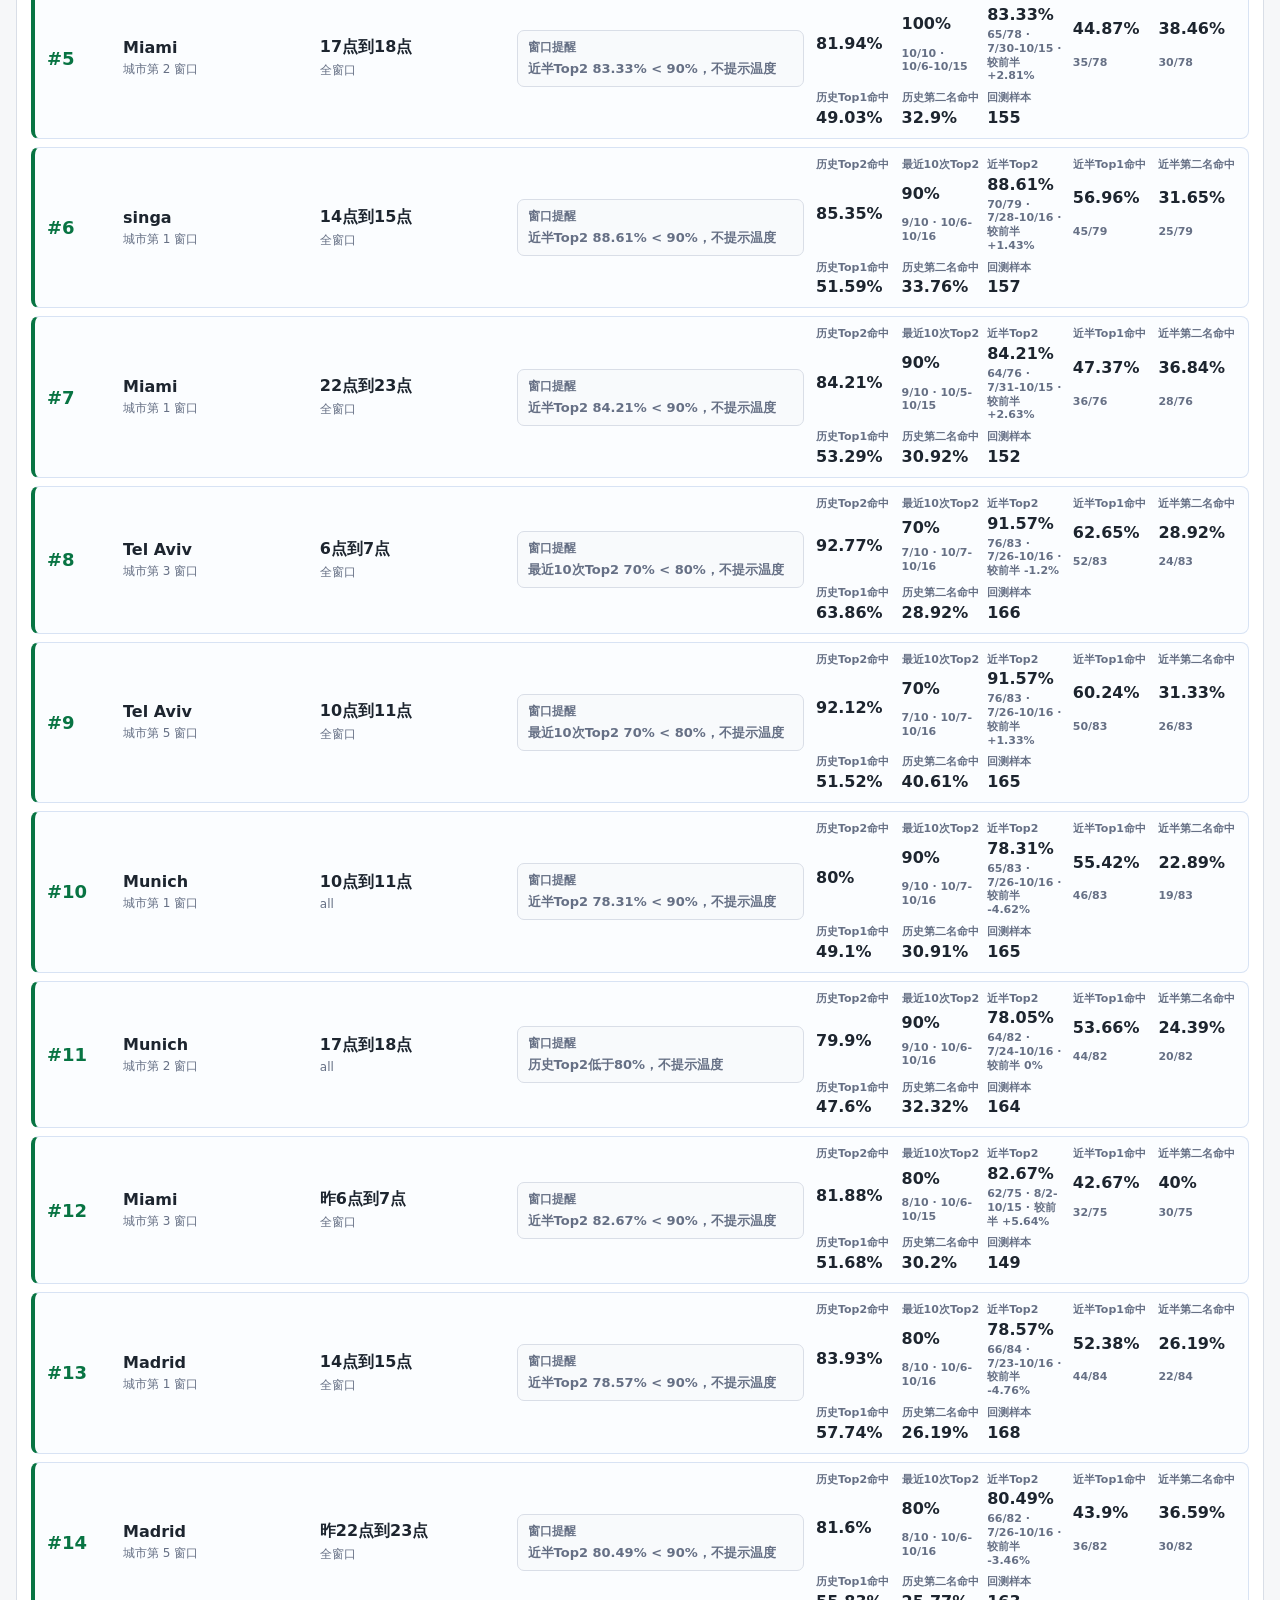
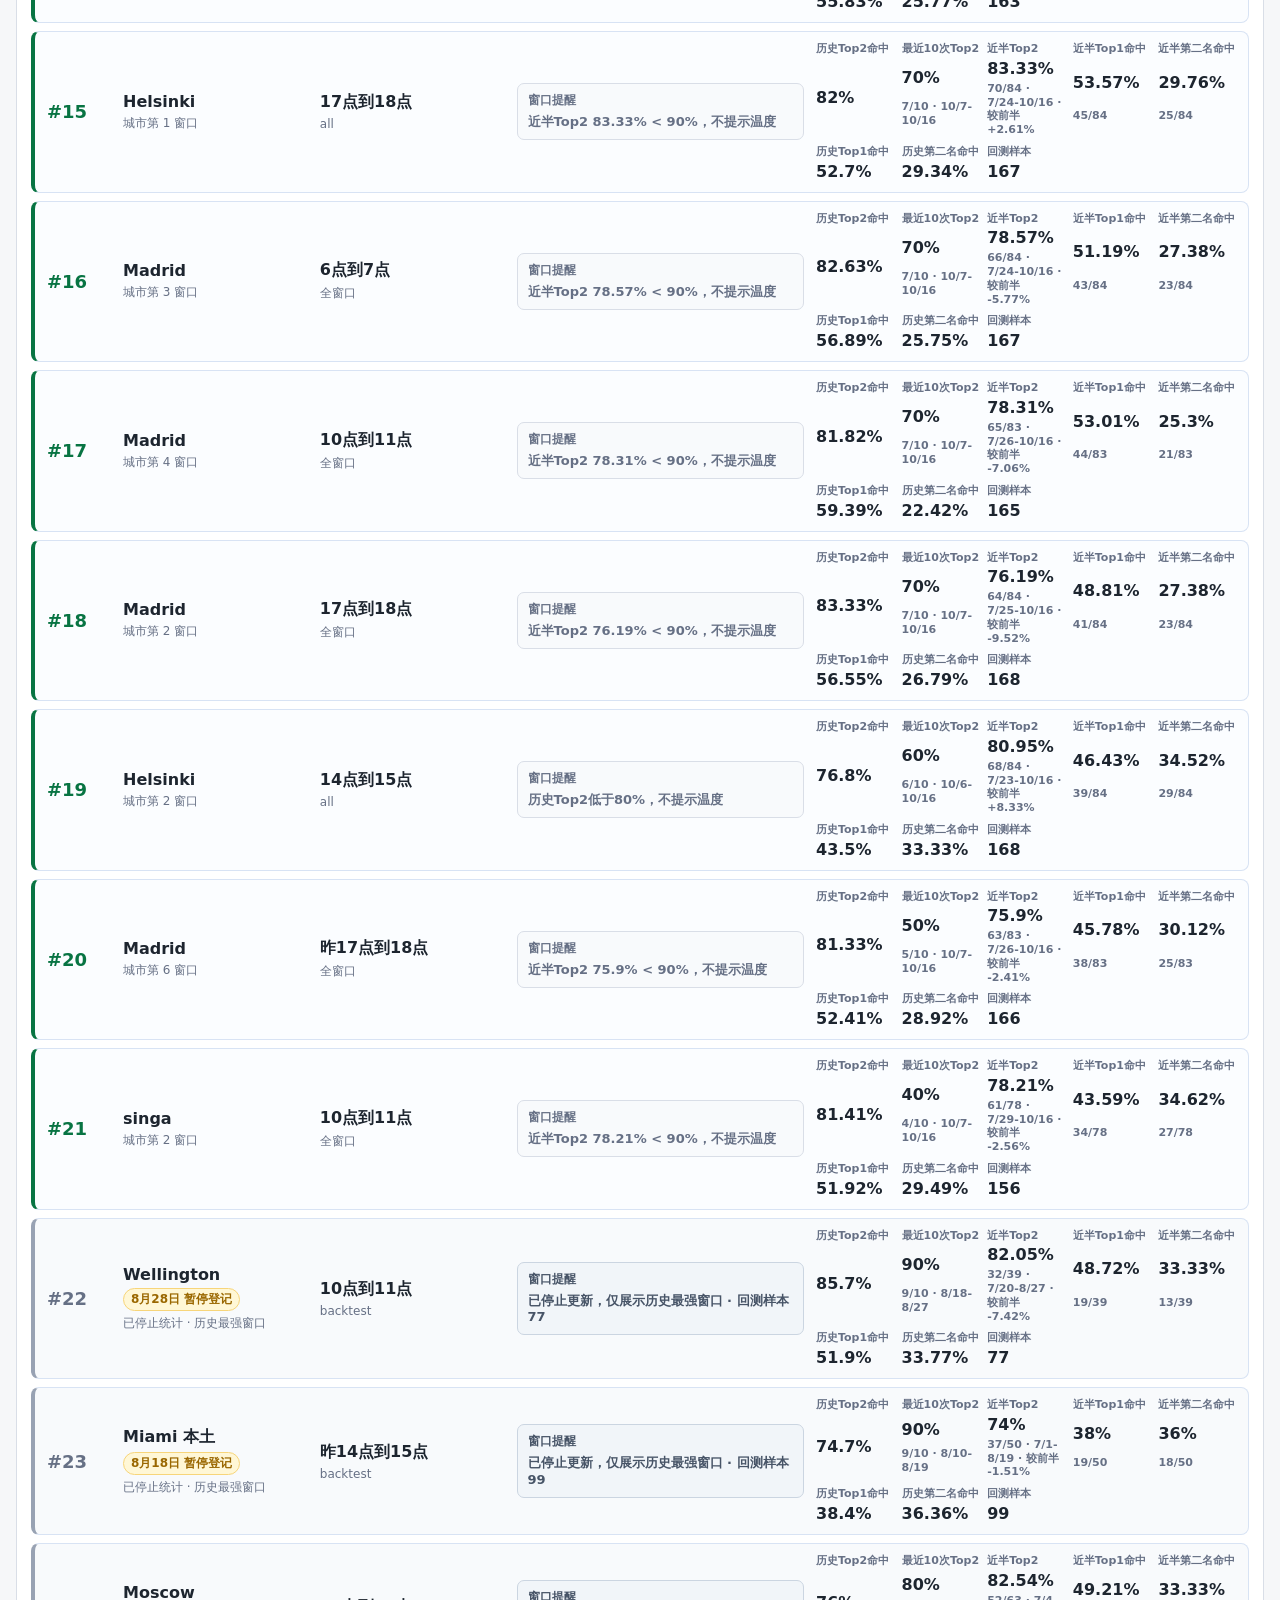
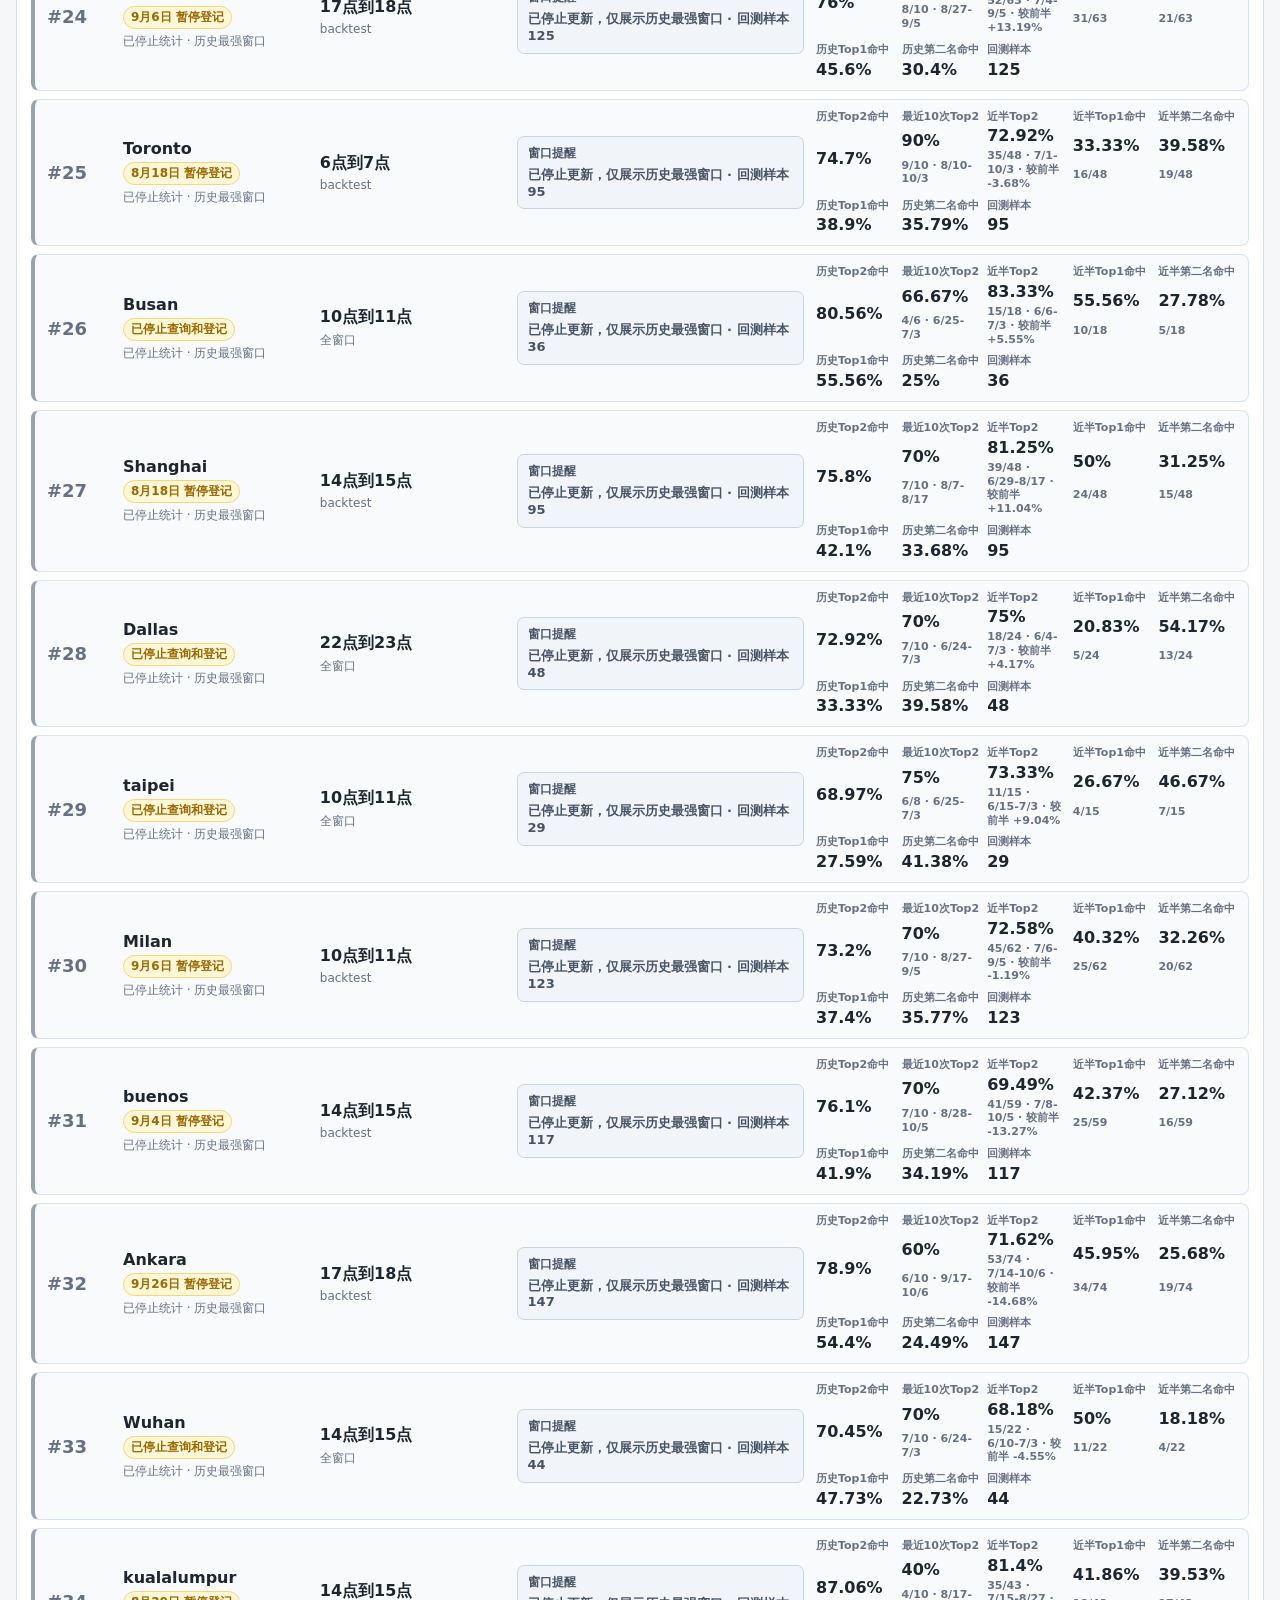
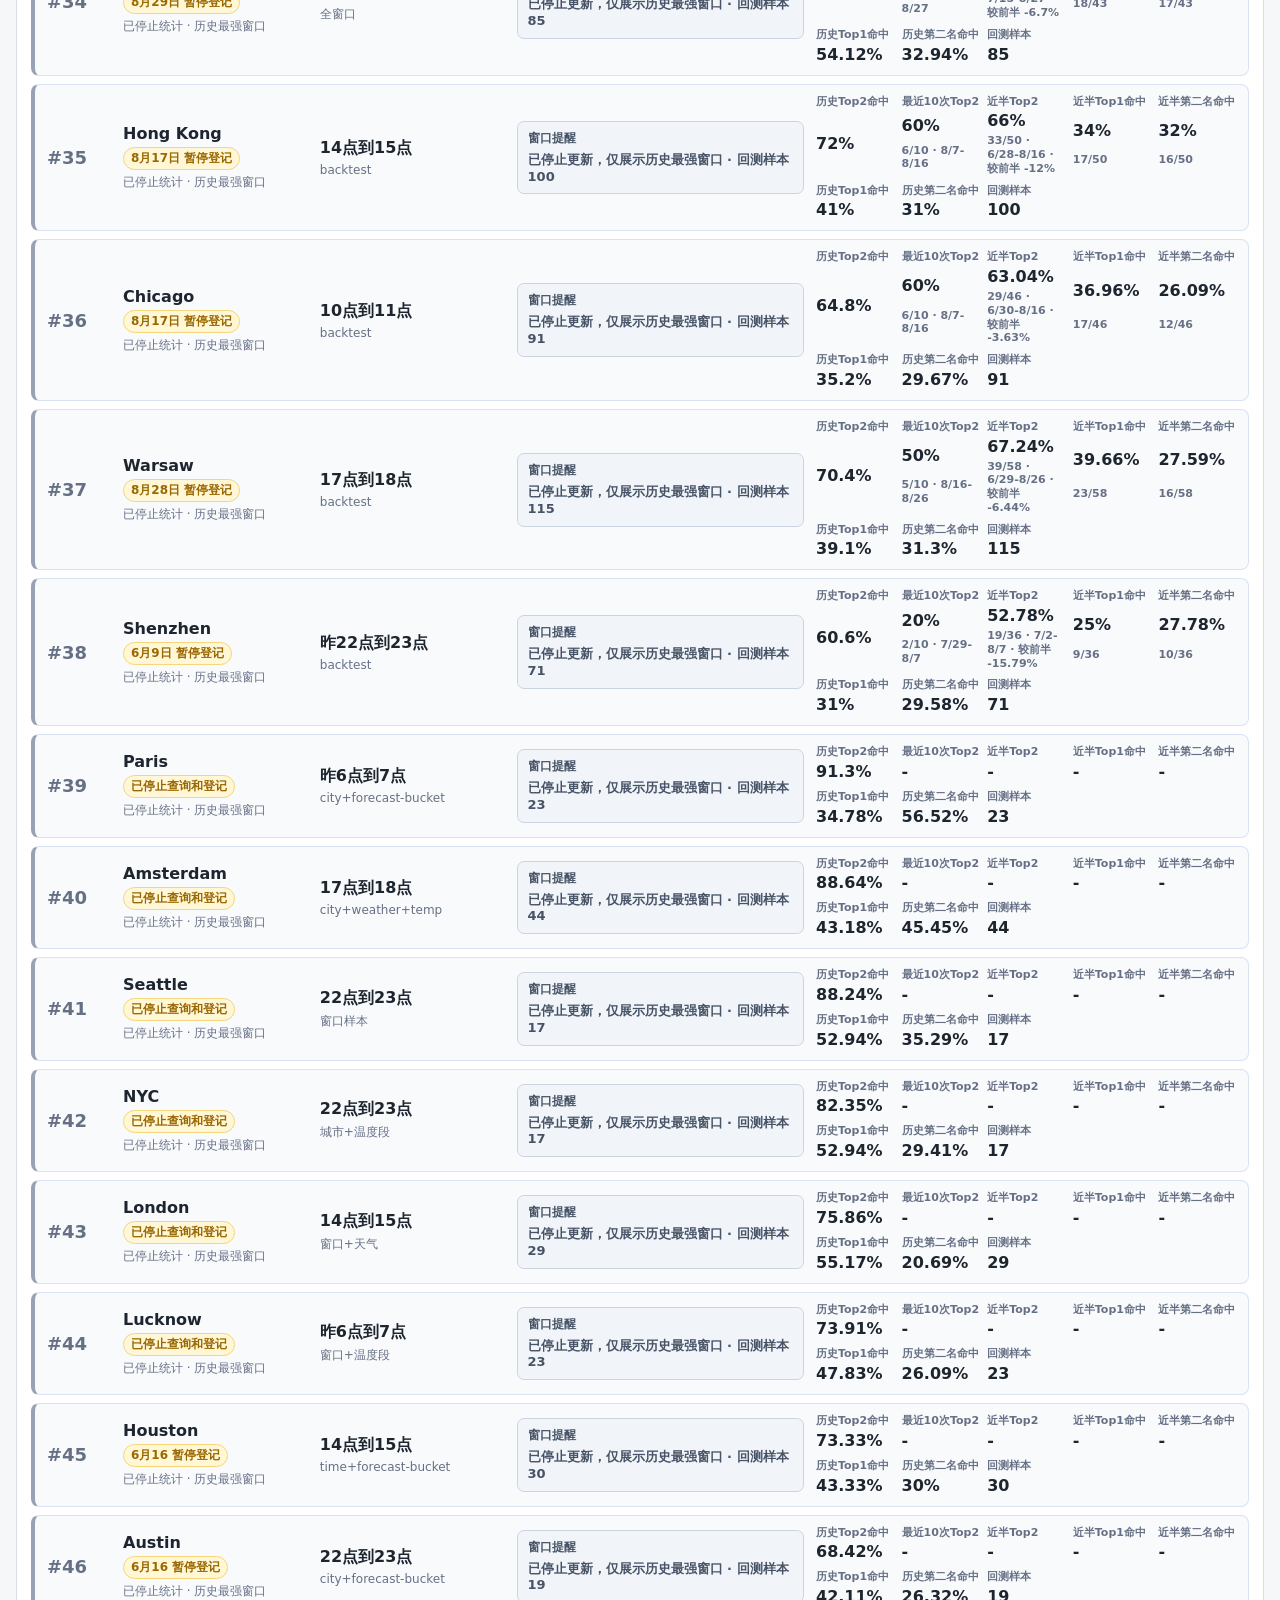
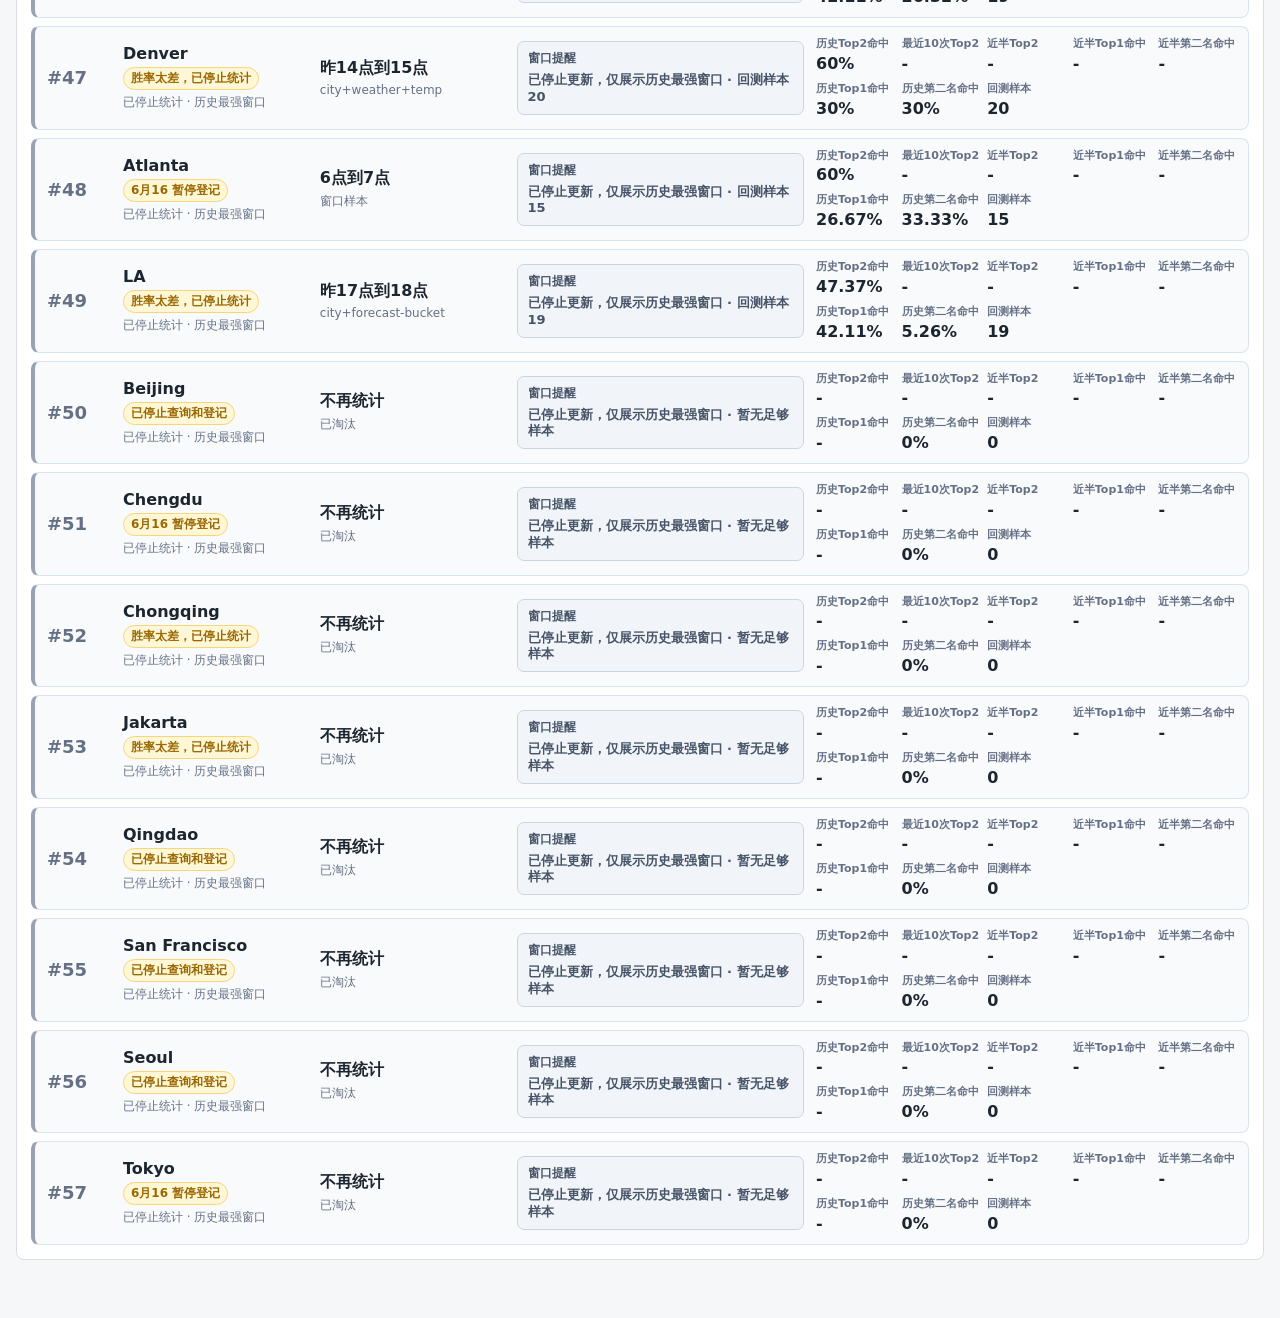
==== commit 85734e85: "Refresh dashboard 20261017-2215" ====
--- a/index.html
+++ b/index.html
@@ -4,7 +4,7 @@
     <meta charset="utf-8" />
     <meta name="viewport" content="width=device-width, initial-scale=1" />
     <title>温度交易看板</title>
-    <link rel="stylesheet" href="./dashboard.css?v=20261010-2215" />
+    <link rel="stylesheet" href="./dashboard.css?v=20261017-2215" />
   </head>
   <body>
     <main class="app-shell">
@@ -102,10 +102,10 @@
       </article>
     </template>
 
-    <script src="./poly_prices.js?v=20261010-2215"></script>
-    <script src="./dashboard_data.next.js?v=20261010-2215"></script>
-    <script src="./backtest_accuracy.next.js?v=20261010-2215"></script>
-    <script src="./dashboard.js?v=20261010-2215"></script>
-    <script src="./auto_hold_patch.js?v=20261010-2215"></script>
+    <script src="./poly_prices.js?v=20261017-2215"></script>
+    <script src="./dashboard_data.next.js?v=20261017-2215"></script>
+    <script src="./backtest_accuracy.next.js?v=20261017-2215"></script>
+    <script src="./dashboard.js?v=20261017-2215"></script>
+    <script src="./auto_hold_patch.js?v=20261017-2215"></script>
   </body>
 </html>
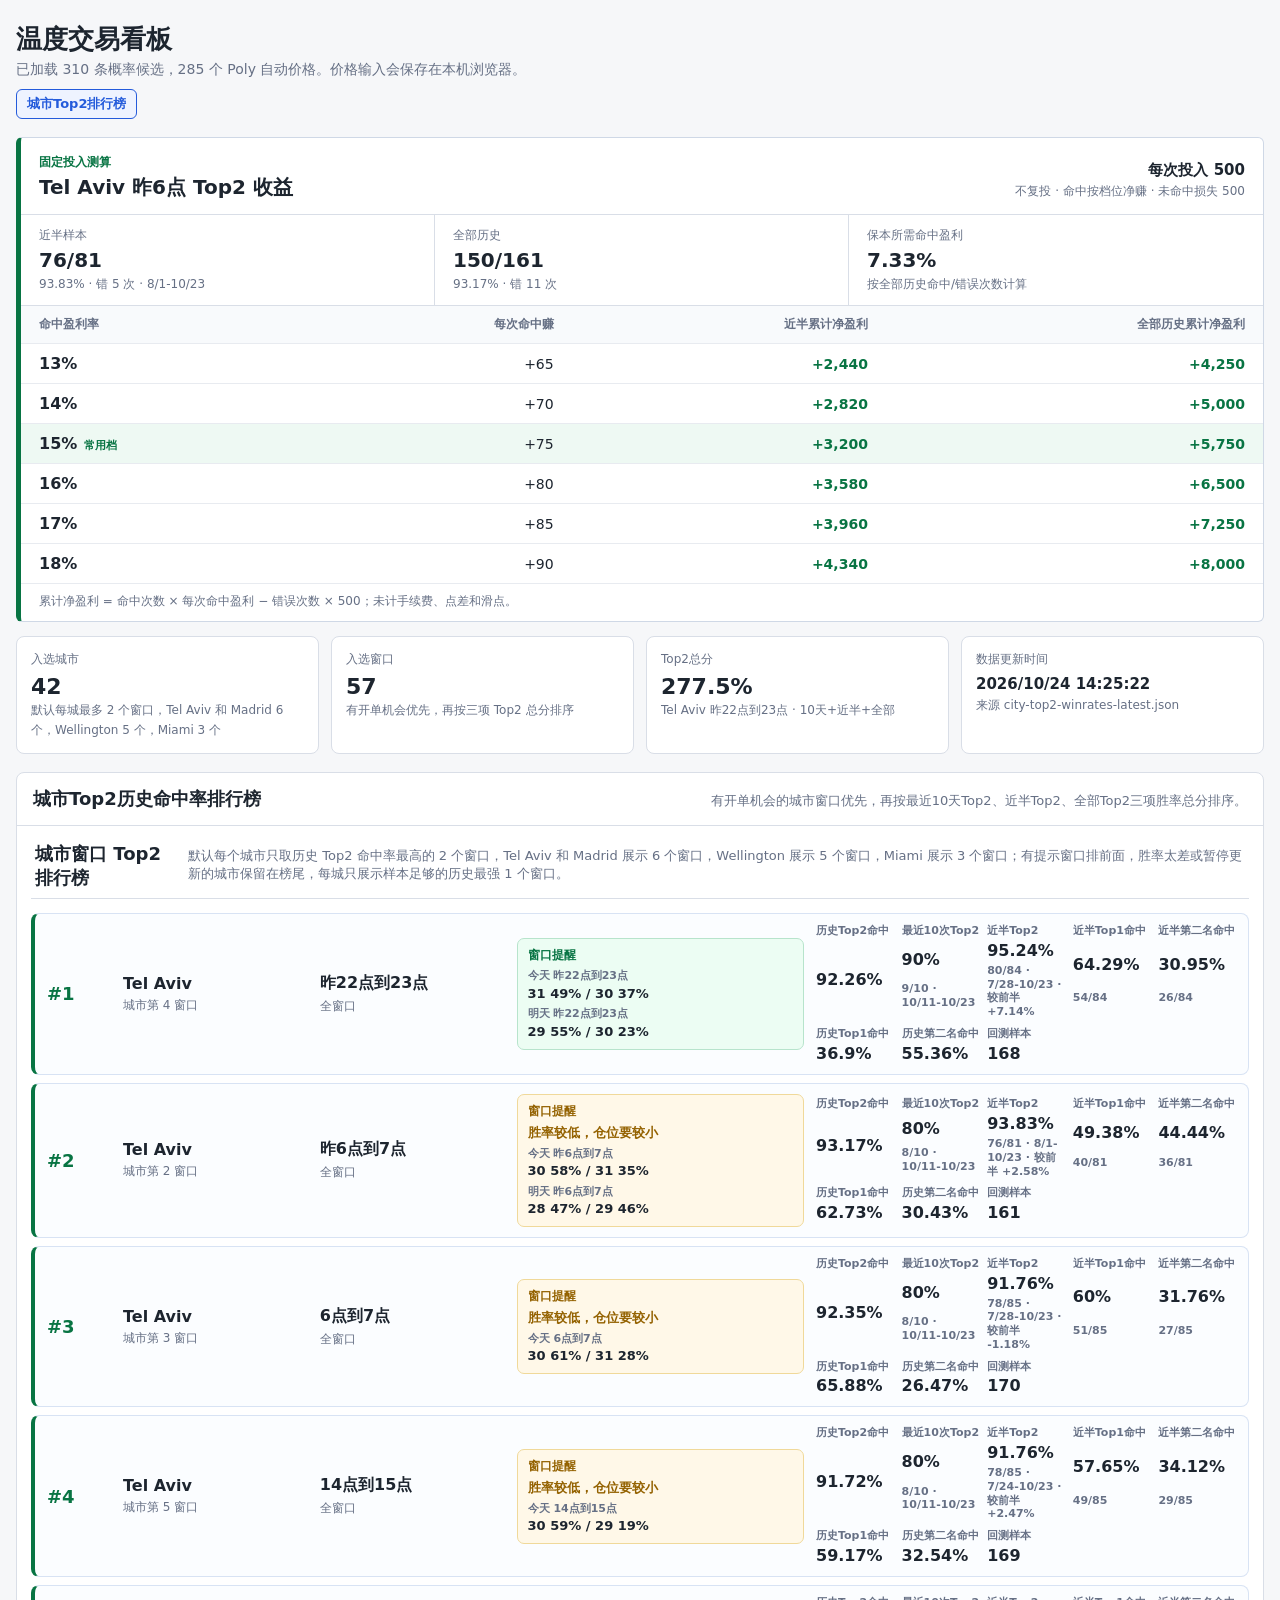
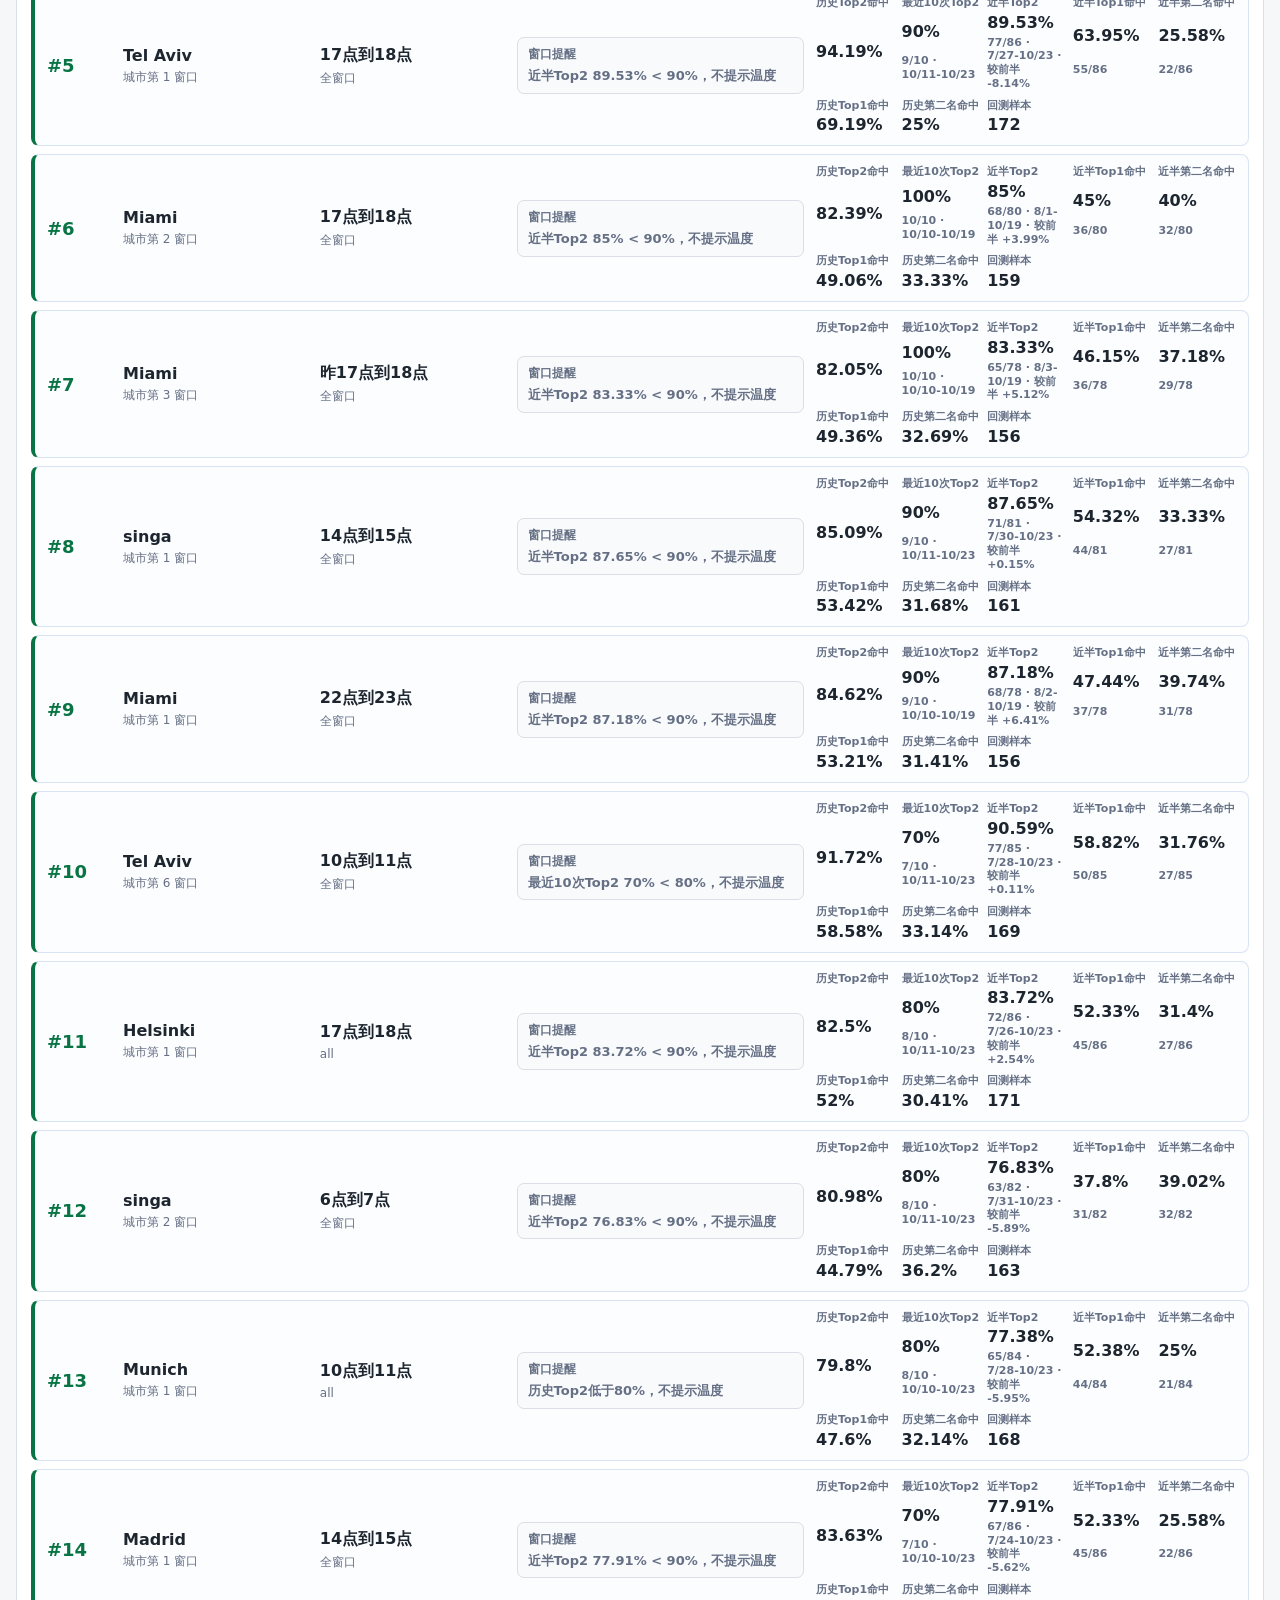
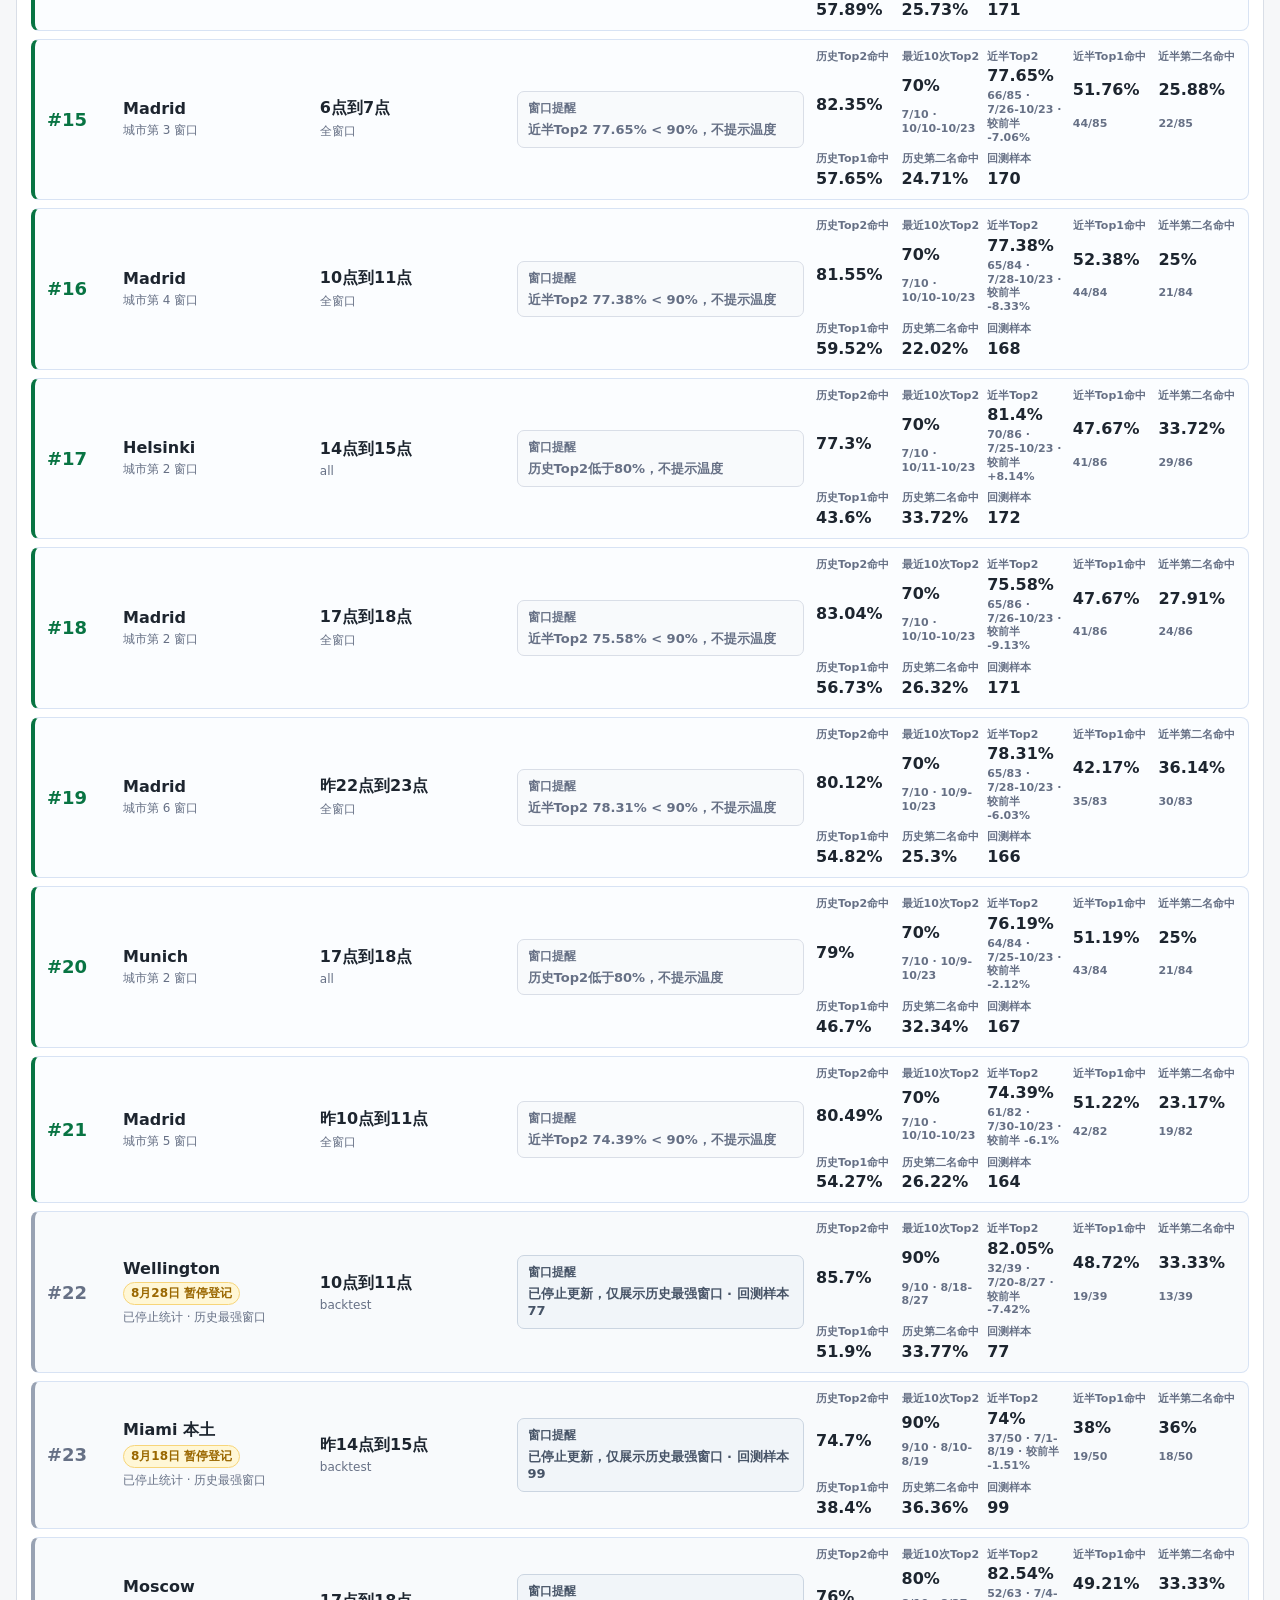
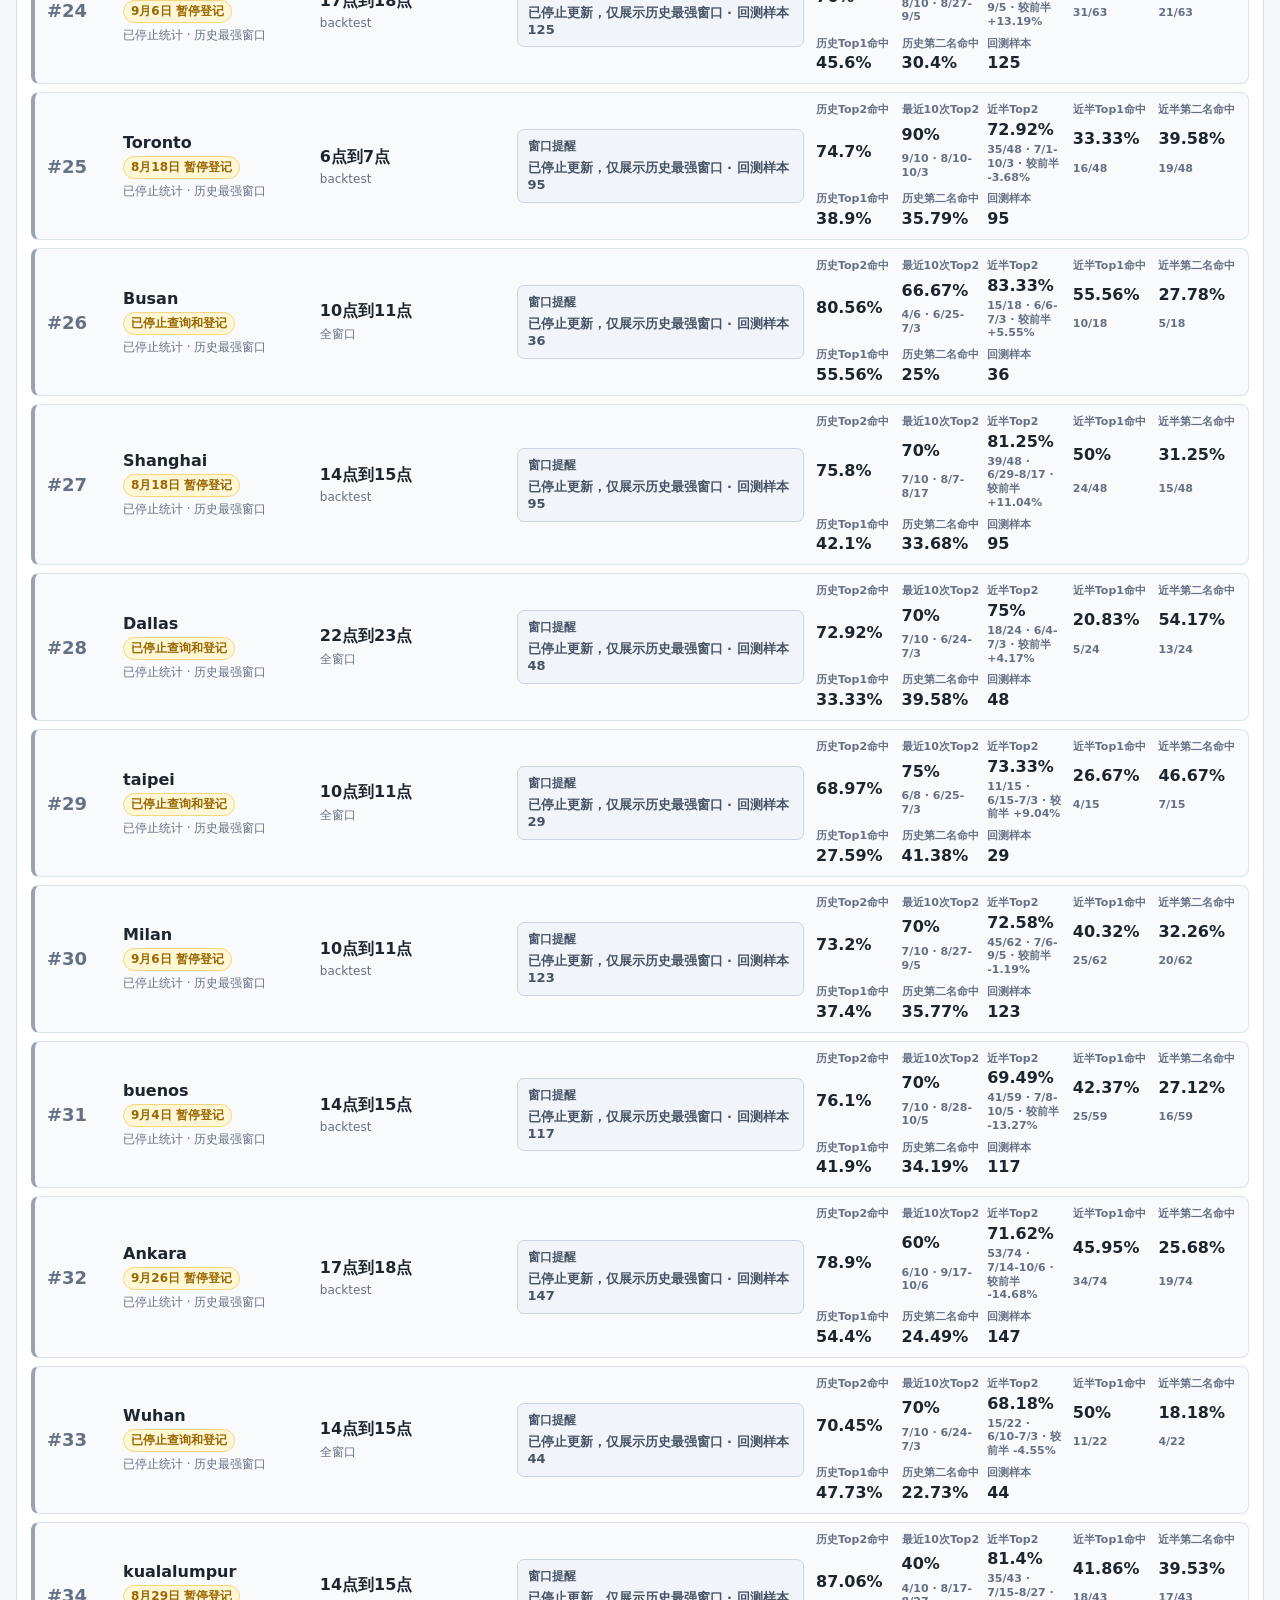
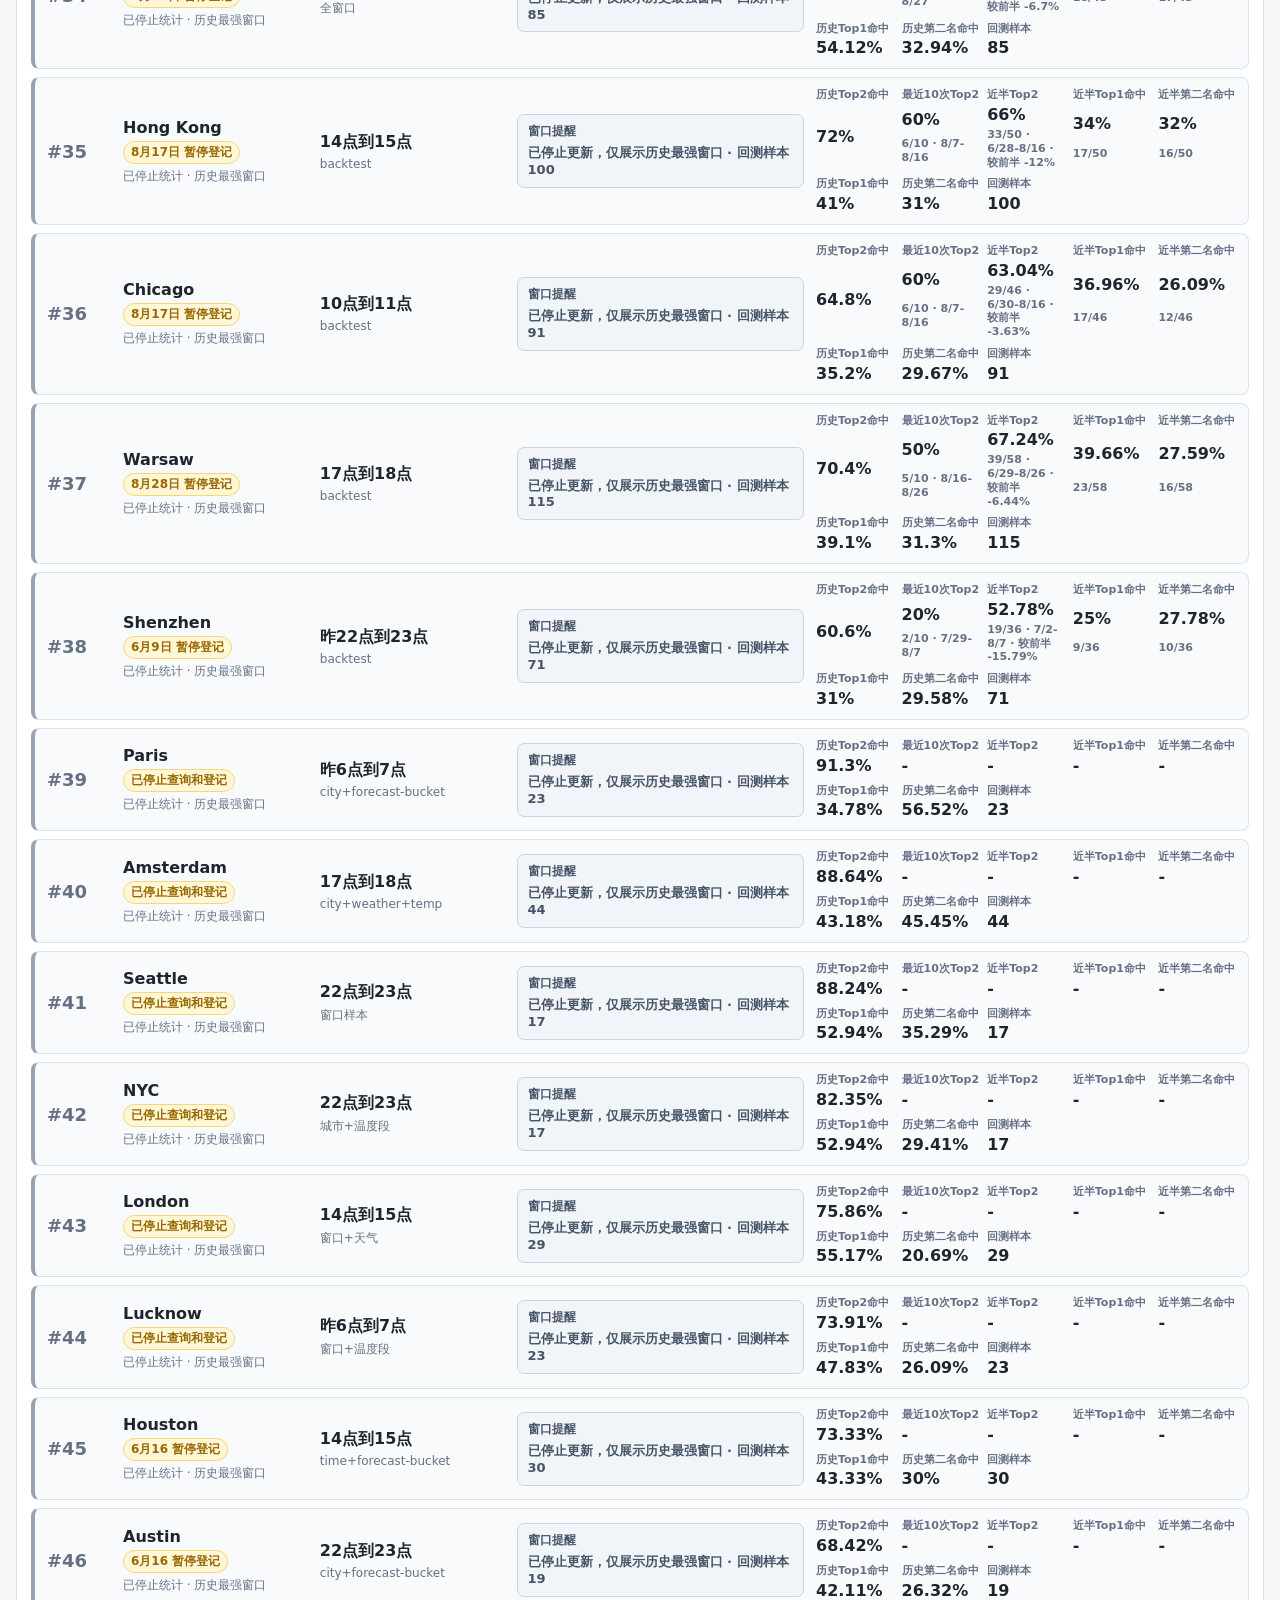
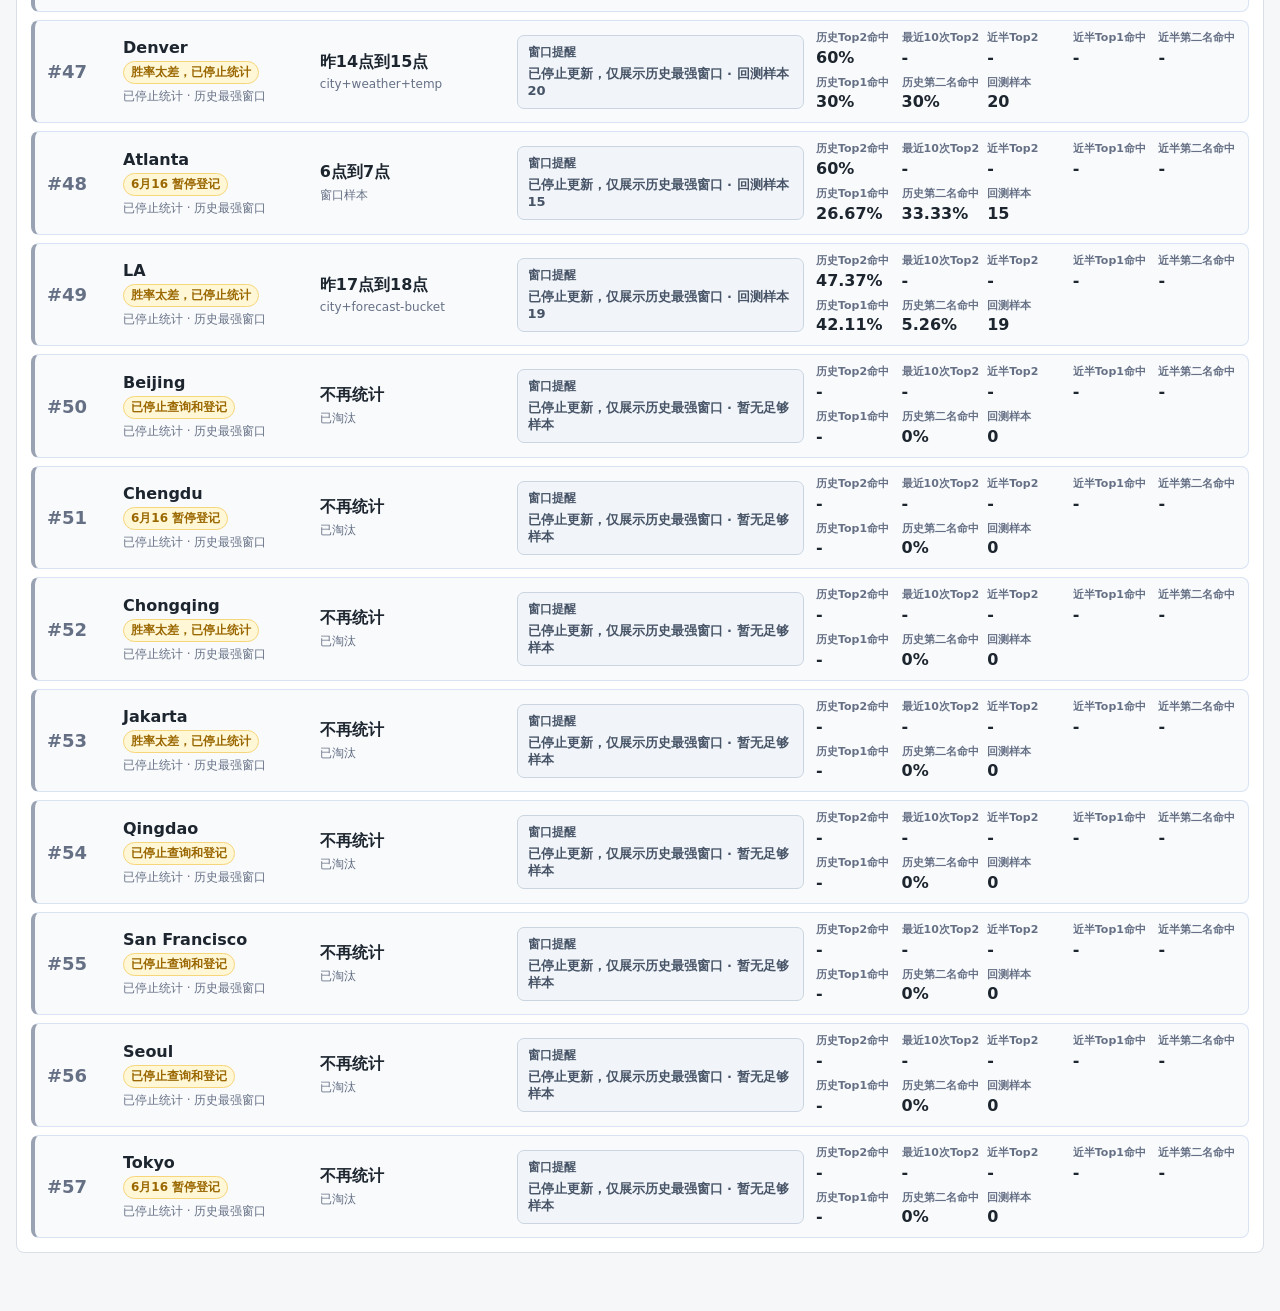
==== commit b46edfd2: "Refresh dashboard 20261024-2215" ====
--- a/index.html
+++ b/index.html
@@ -4,7 +4,7 @@
     <meta charset="utf-8" />
     <meta name="viewport" content="width=device-width, initial-scale=1" />
     <title>温度交易看板</title>
-    <link rel="stylesheet" href="./dashboard.css?v=20261017-2215" />
+    <link rel="stylesheet" href="./dashboard.css?v=20261024-2215" />
   </head>
   <body>
     <main class="app-shell">
@@ -102,10 +102,10 @@
       </article>
     </template>
 
-    <script src="./poly_prices.js?v=20261017-2215"></script>
-    <script src="./dashboard_data.next.js?v=20261017-2215"></script>
-    <script src="./backtest_accuracy.next.js?v=20261017-2215"></script>
-    <script src="./dashboard.js?v=20261017-2215"></script>
-    <script src="./auto_hold_patch.js?v=20261017-2215"></script>
+    <script src="./poly_prices.js?v=20261024-2215"></script>
+    <script src="./dashboard_data.next.js?v=20261024-2215"></script>
+    <script src="./backtest_accuracy.next.js?v=20261024-2215"></script>
+    <script src="./dashboard.js?v=20261024-2215"></script>
+    <script src="./auto_hold_patch.js?v=20261024-2215"></script>
   </body>
 </html>
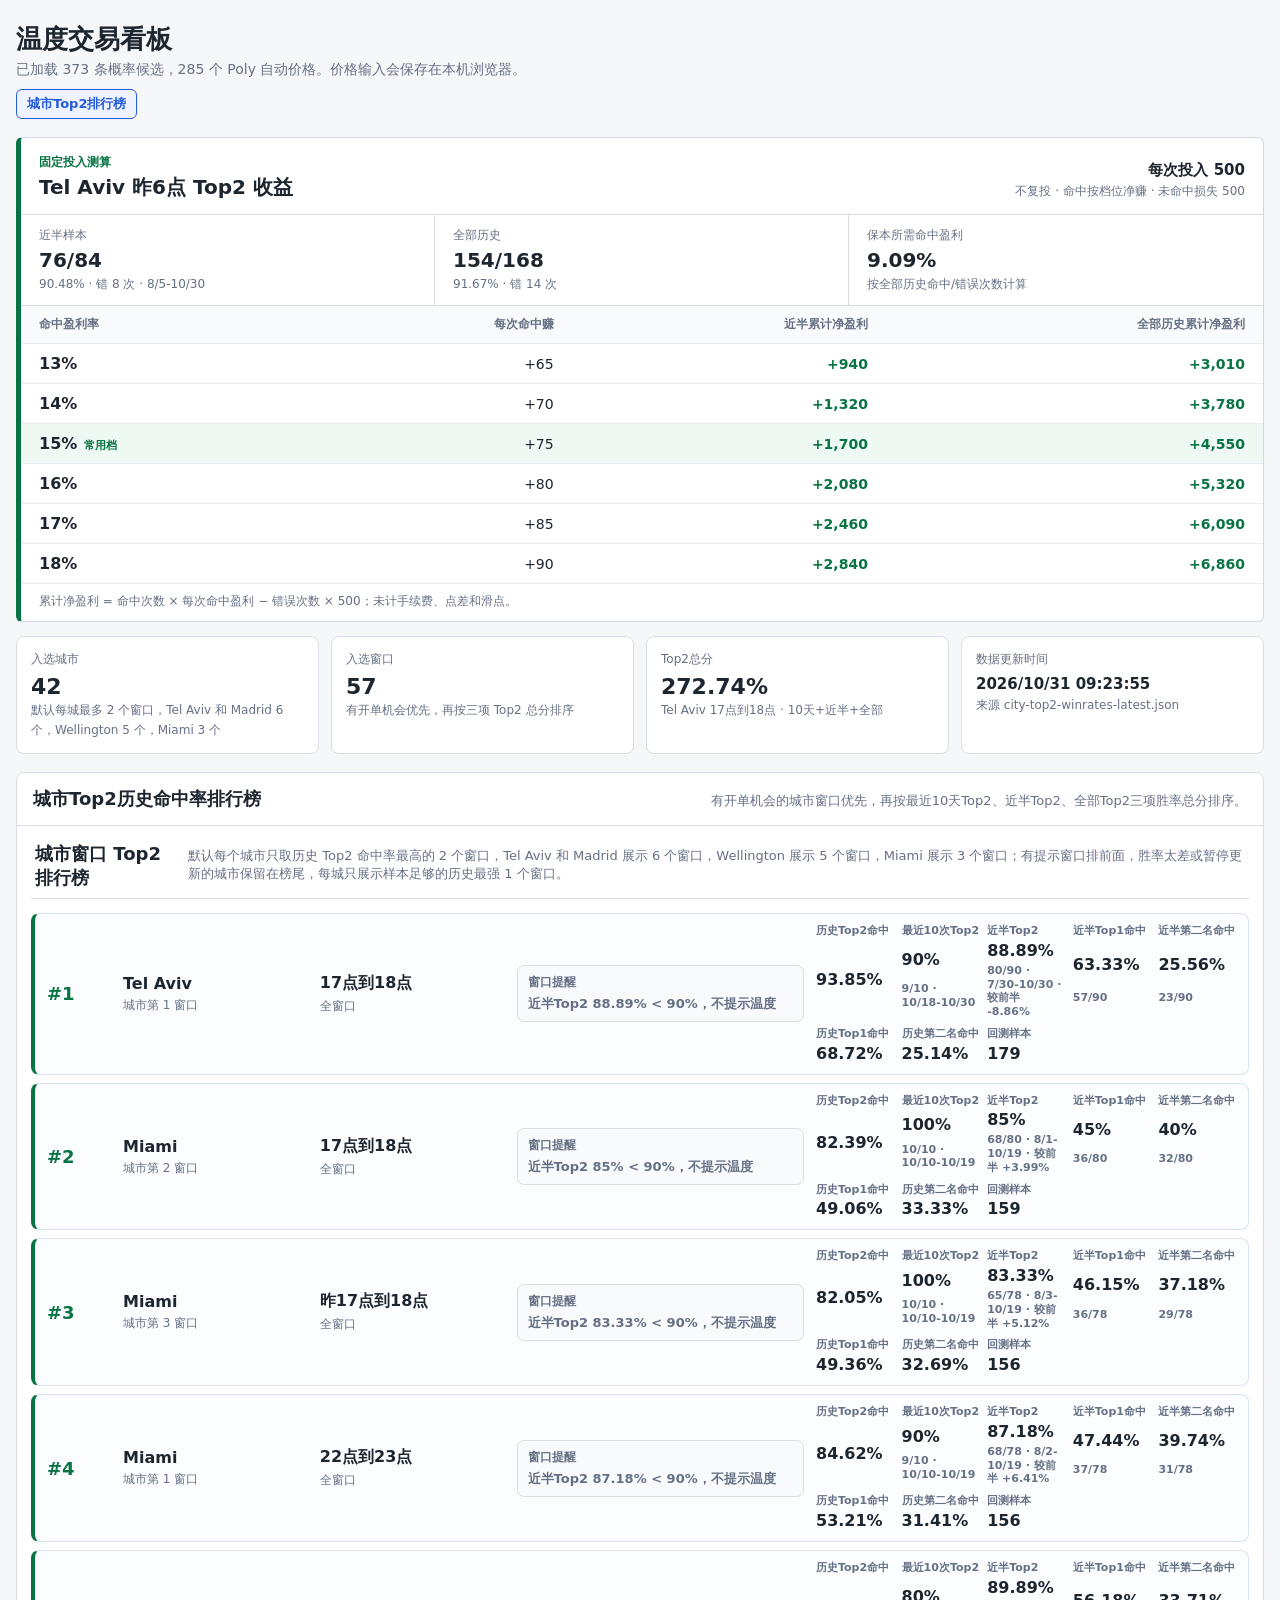
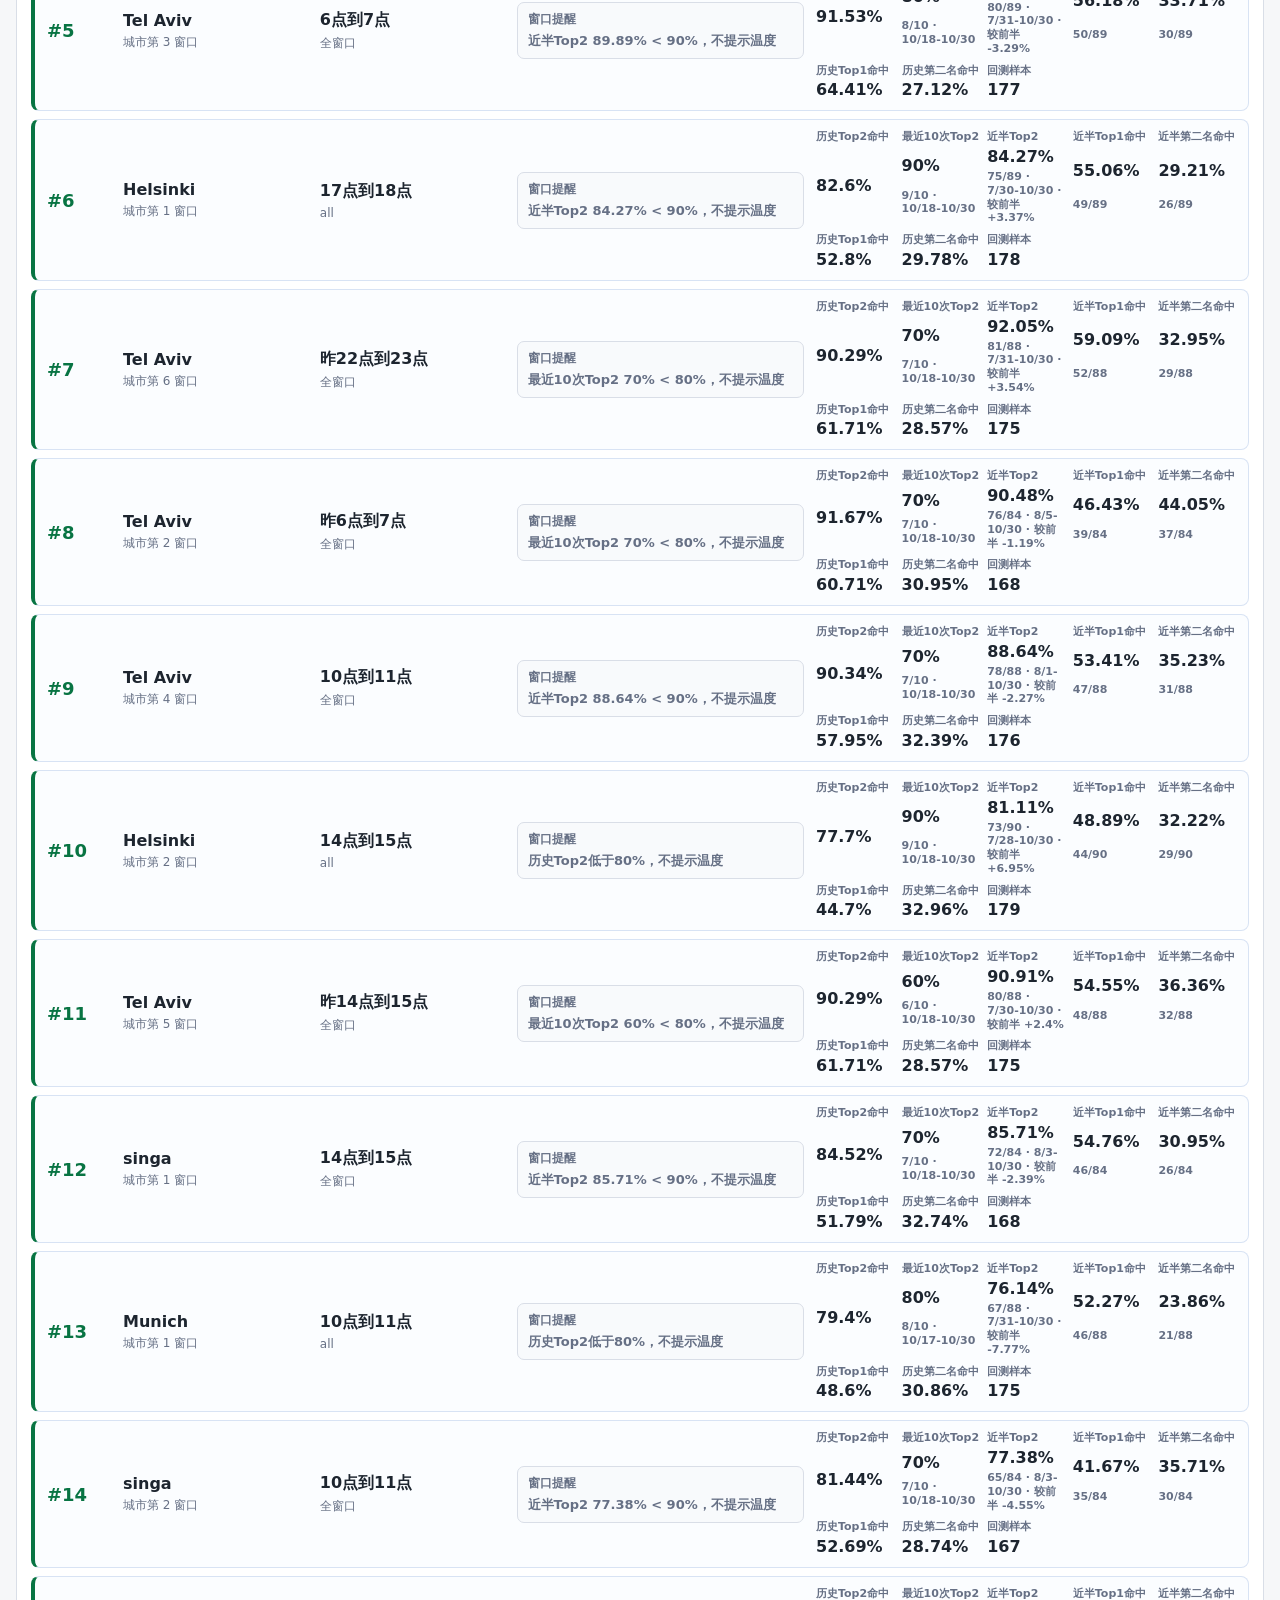
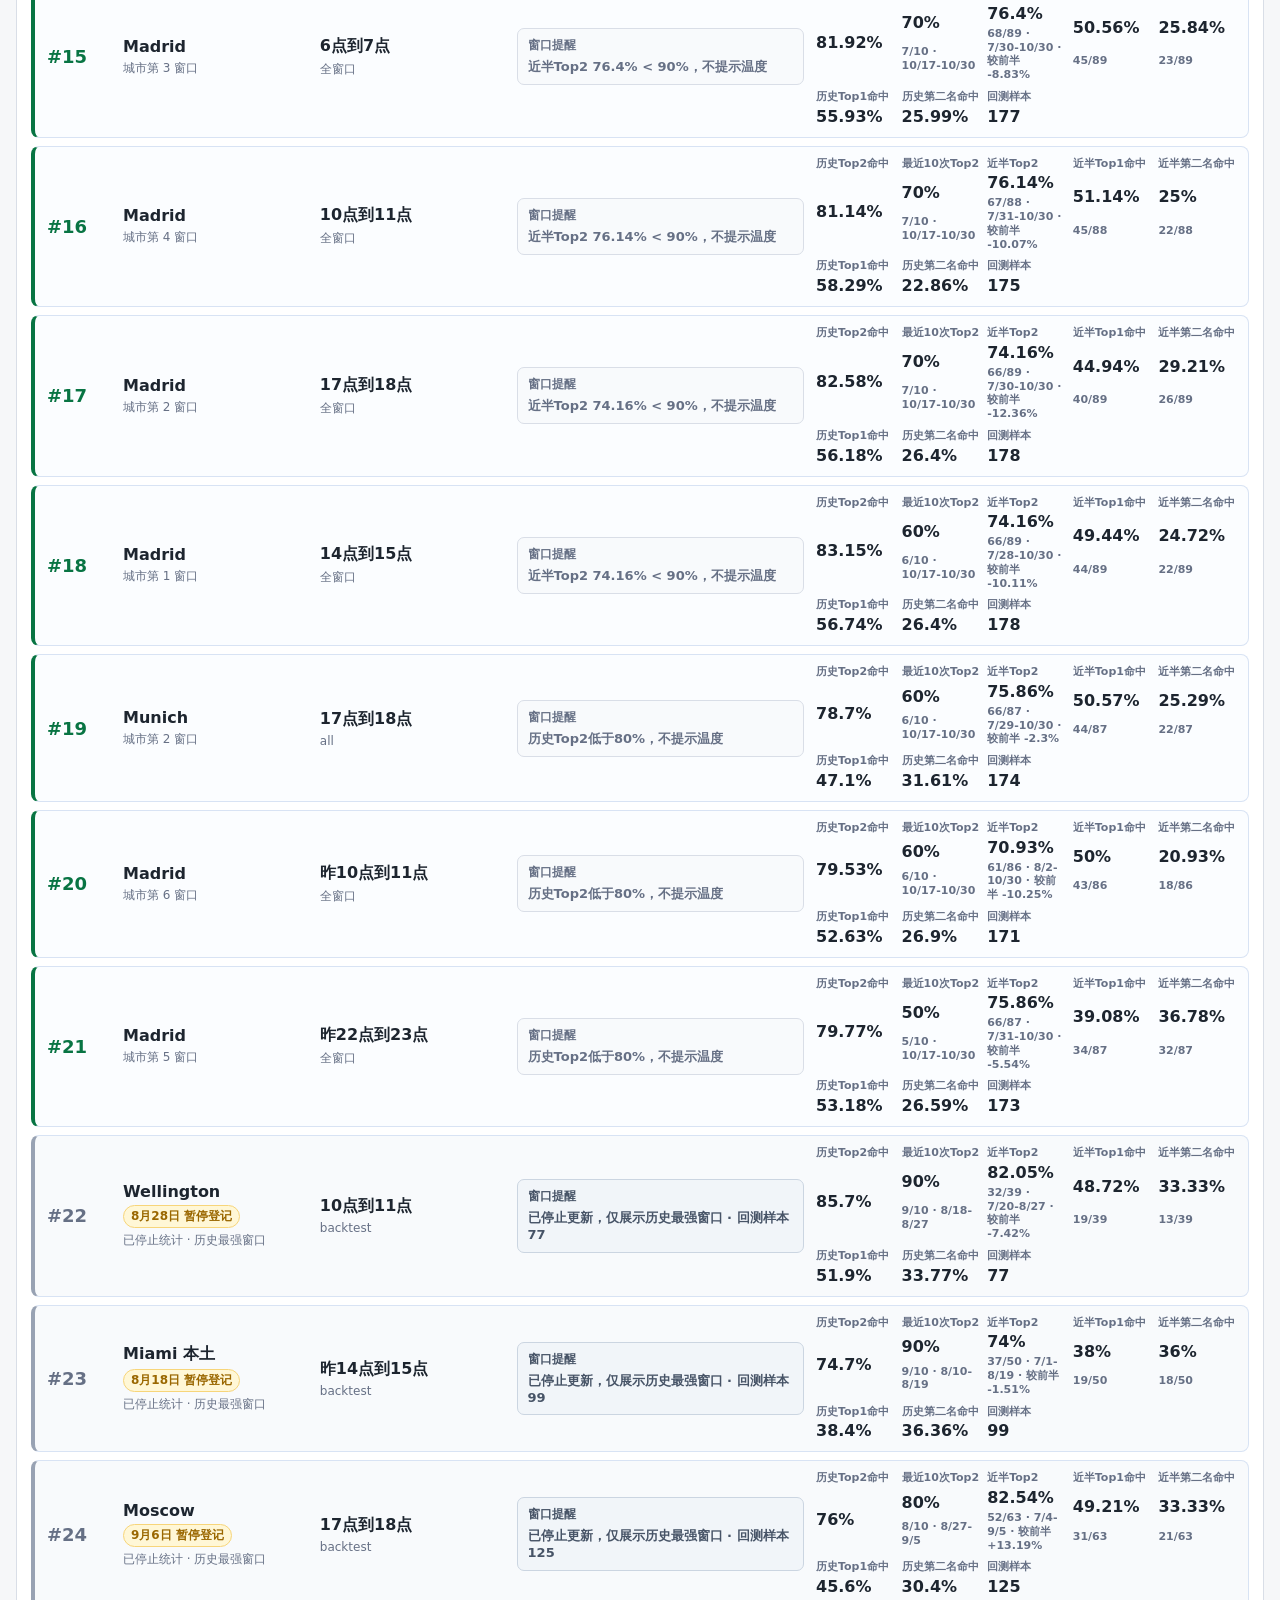
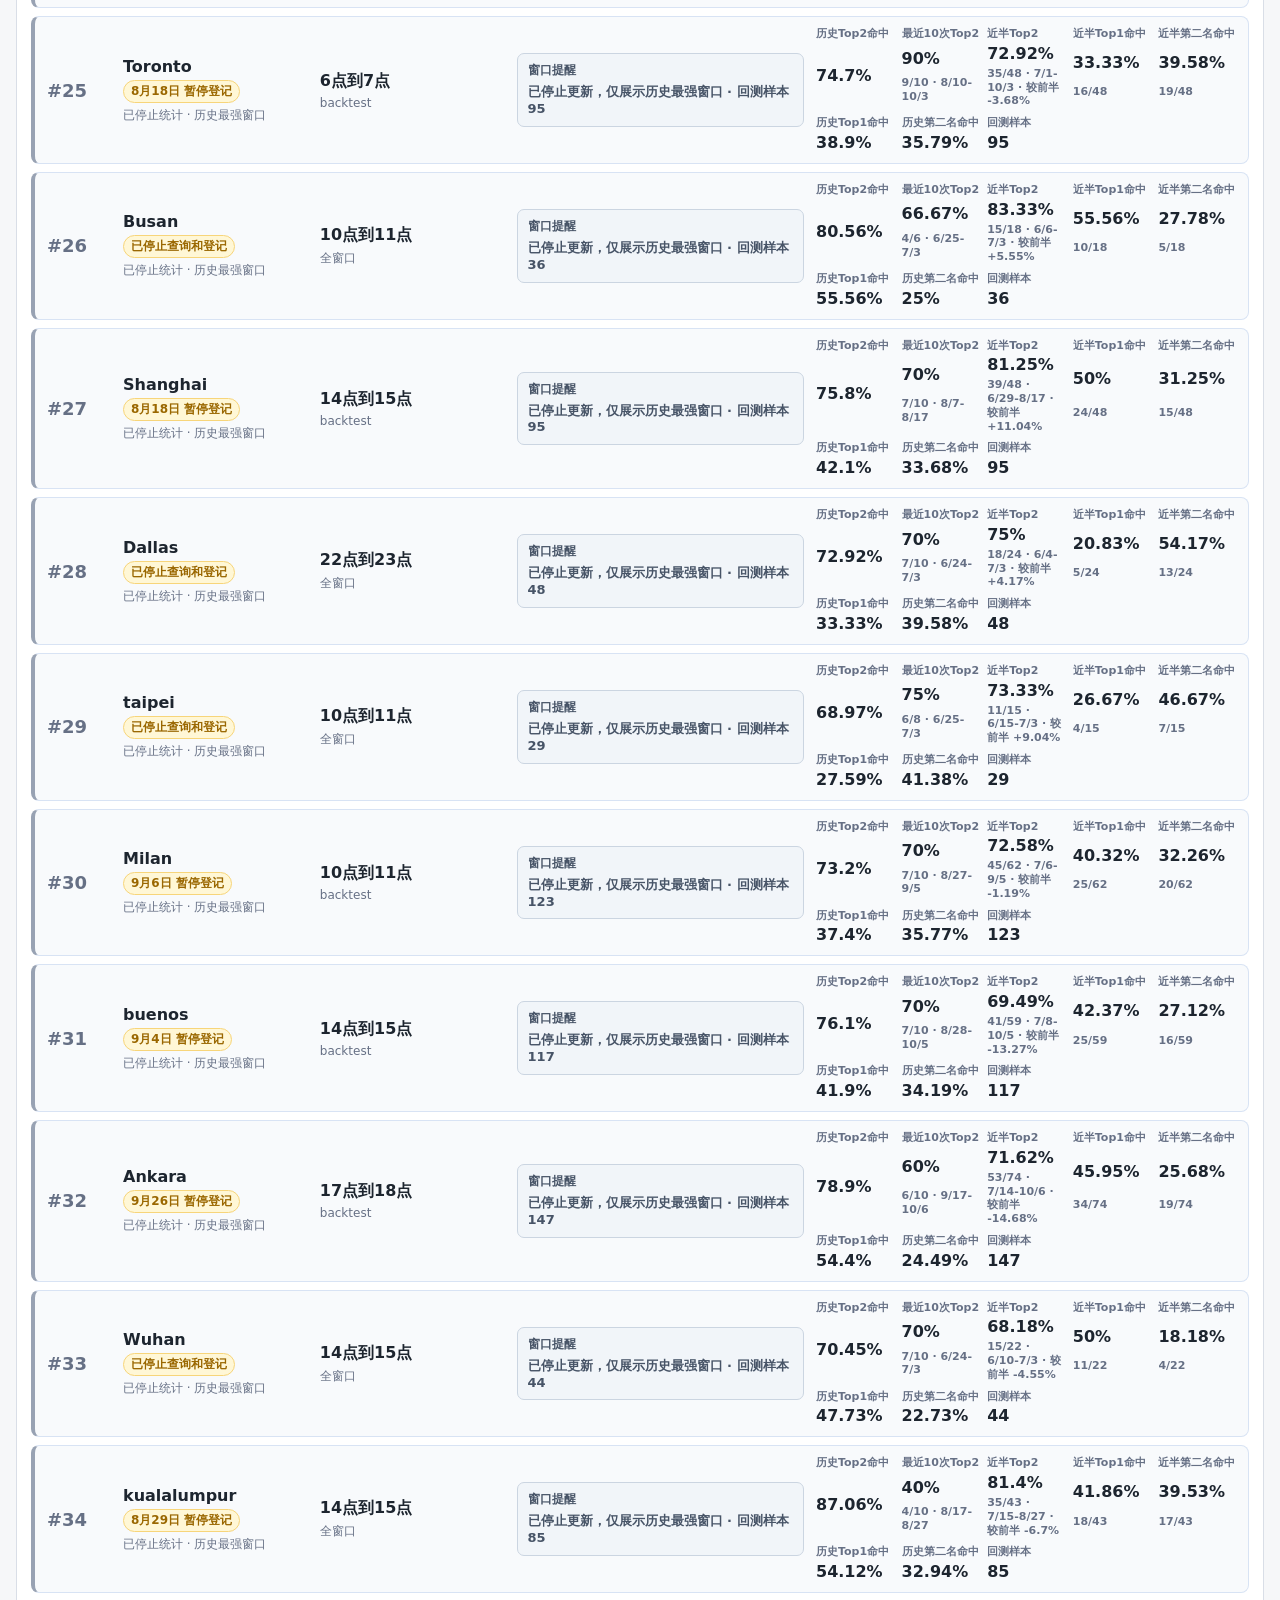
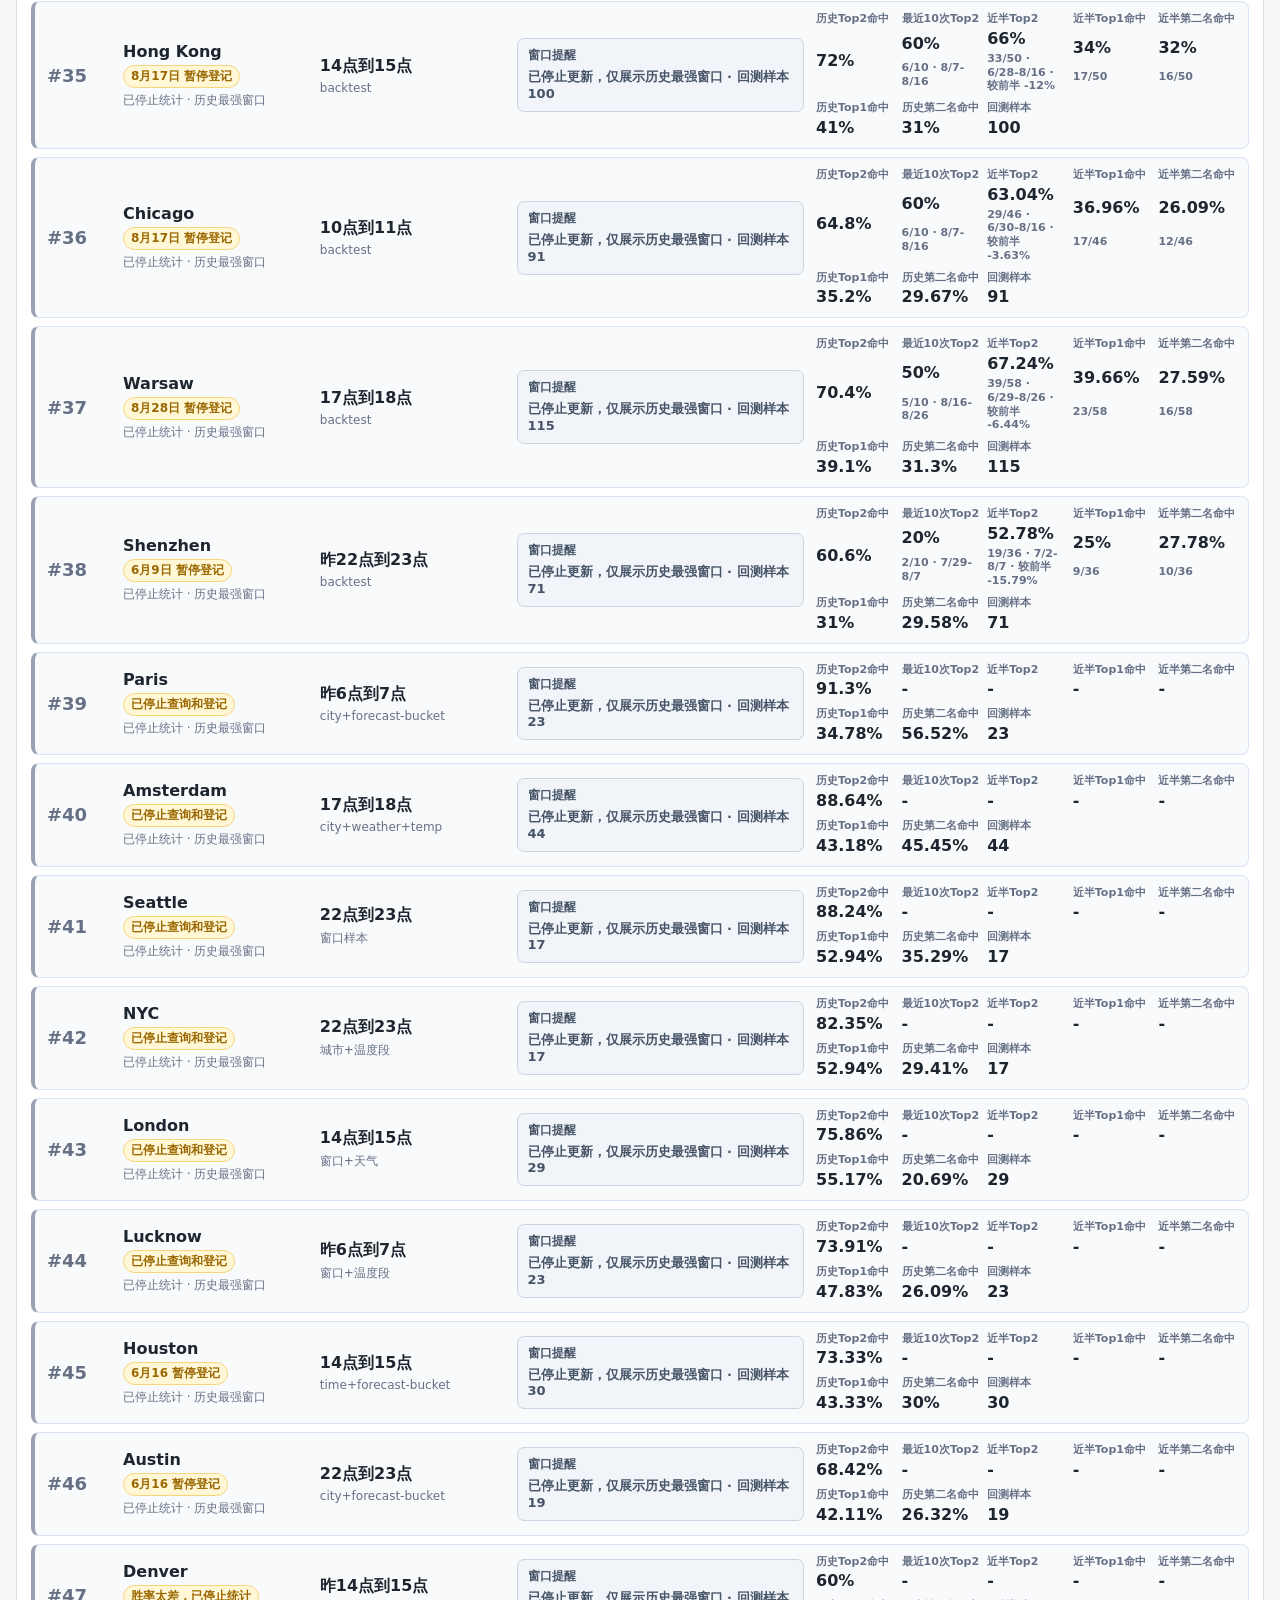
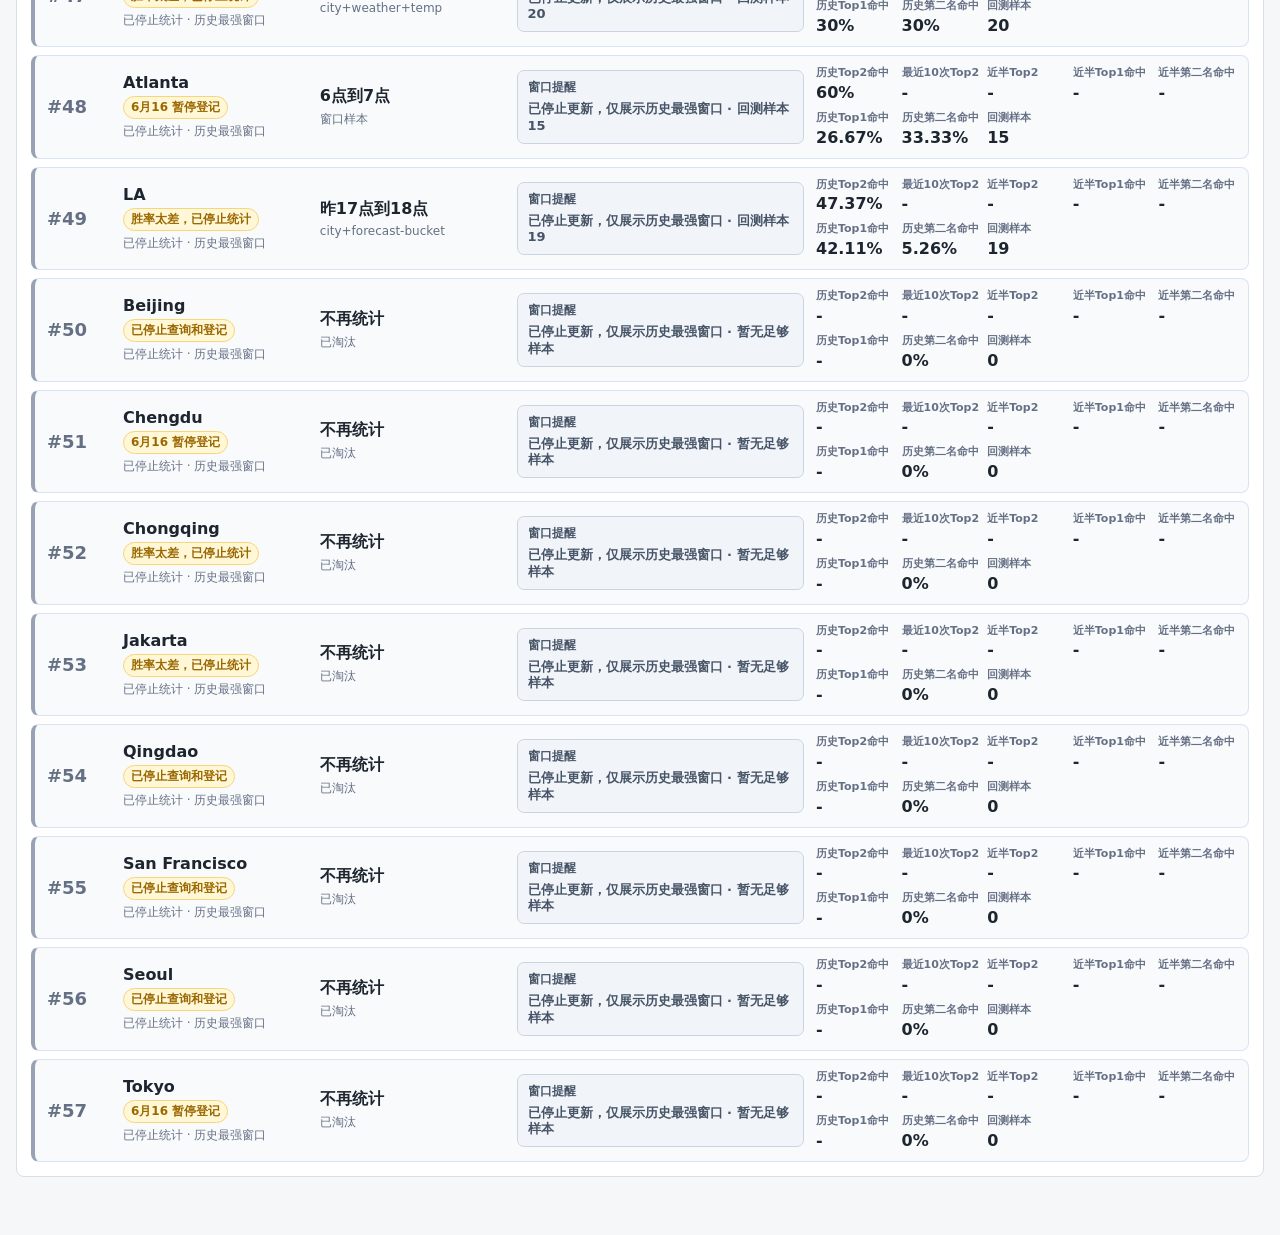
==== commit e06542fd: "Refresh dashboard 20261031-1712" ====
--- a/index.html
+++ b/index.html
@@ -4,7 +4,7 @@
     <meta charset="utf-8" />
     <meta name="viewport" content="width=device-width, initial-scale=1" />
     <title>温度交易看板</title>
-    <link rel="stylesheet" href="./dashboard.css?v=20261024-2215" />
+    <link rel="stylesheet" href="./dashboard.css?v=20261031-1712" />
   </head>
   <body>
     <main class="app-shell">
@@ -102,10 +102,10 @@
       </article>
     </template>
 
-    <script src="./poly_prices.js?v=20261024-2215"></script>
-    <script src="./dashboard_data.next.js?v=20261024-2215"></script>
-    <script src="./backtest_accuracy.next.js?v=20261024-2215"></script>
-    <script src="./dashboard.js?v=20261024-2215"></script>
-    <script src="./auto_hold_patch.js?v=20261024-2215"></script>
+    <script src="./poly_prices.js?v=20261031-1712"></script>
+    <script src="./dashboard_data.next.js?v=20261031-1712"></script>
+    <script src="./backtest_accuracy.next.js?v=20261031-1712"></script>
+    <script src="./dashboard.js?v=20261031-1712"></script>
+    <script src="./auto_hold_patch.js?v=20261031-1712"></script>
   </body>
 </html>
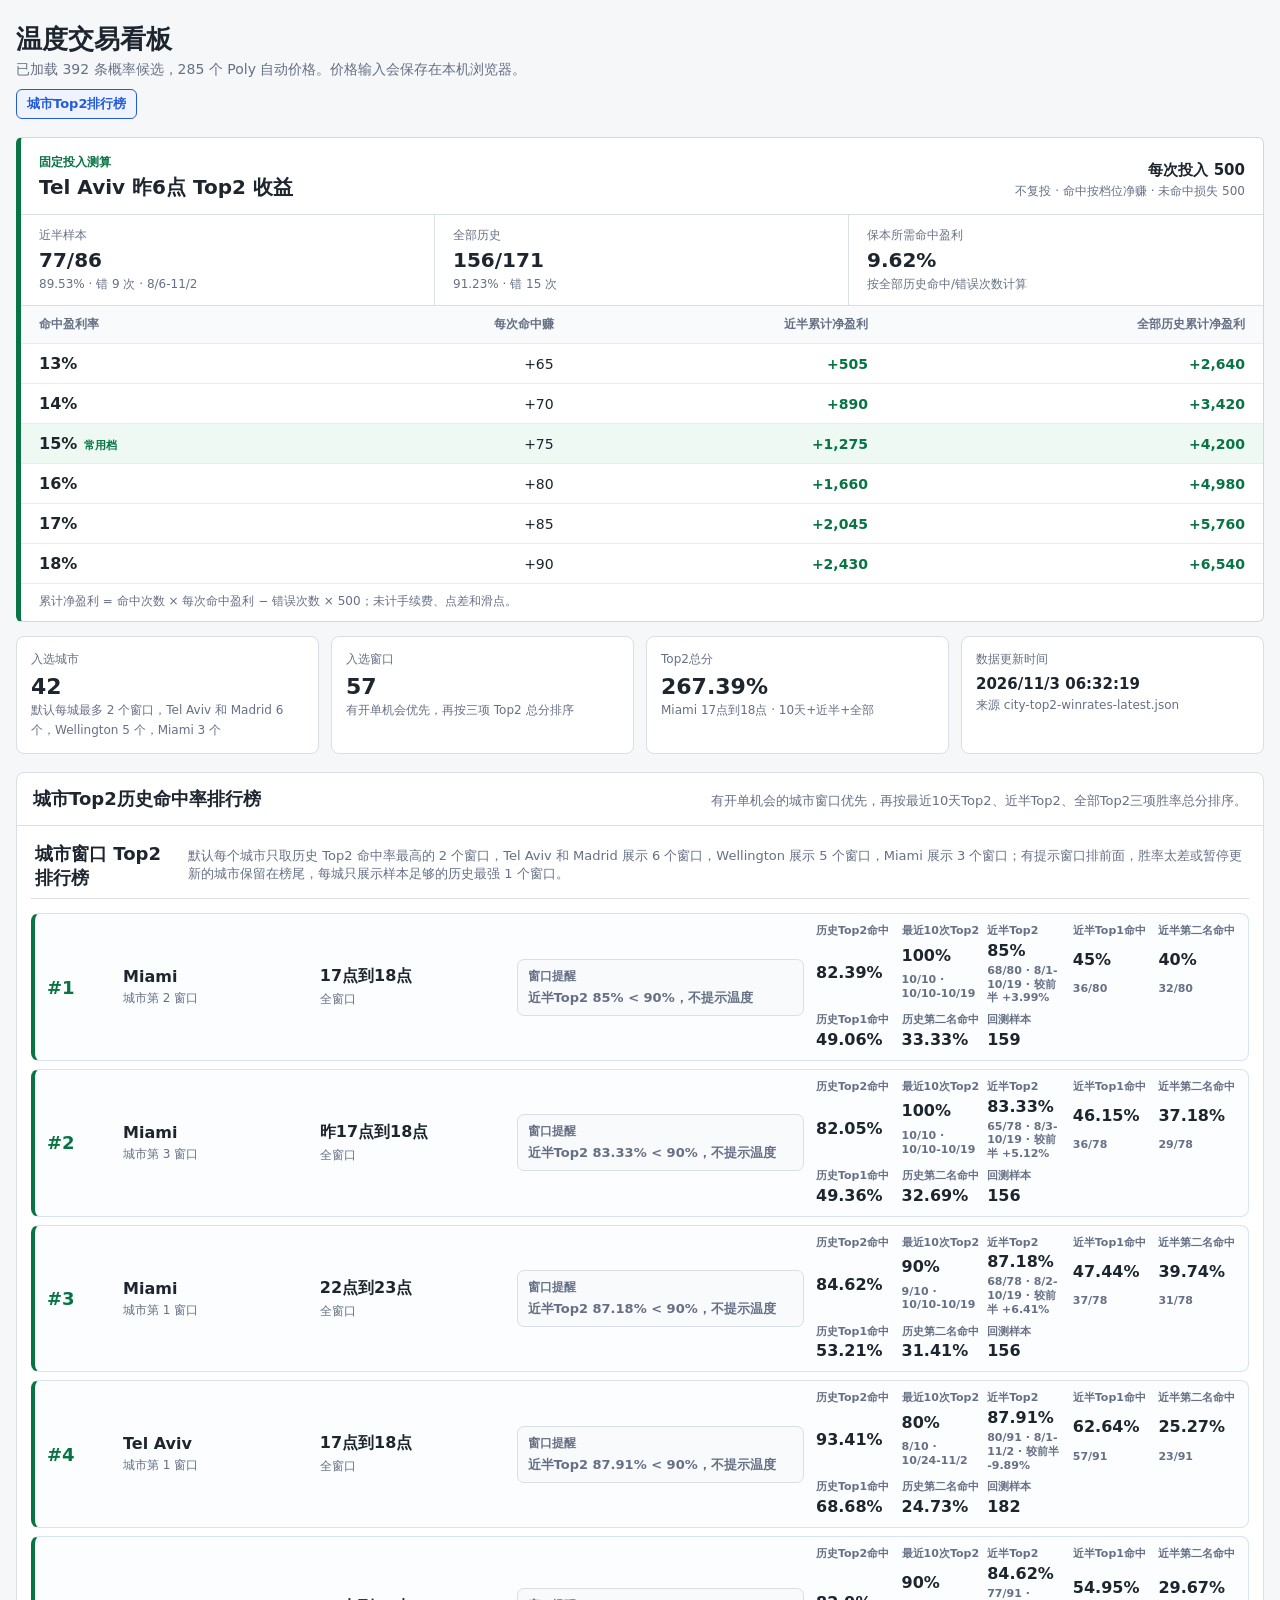
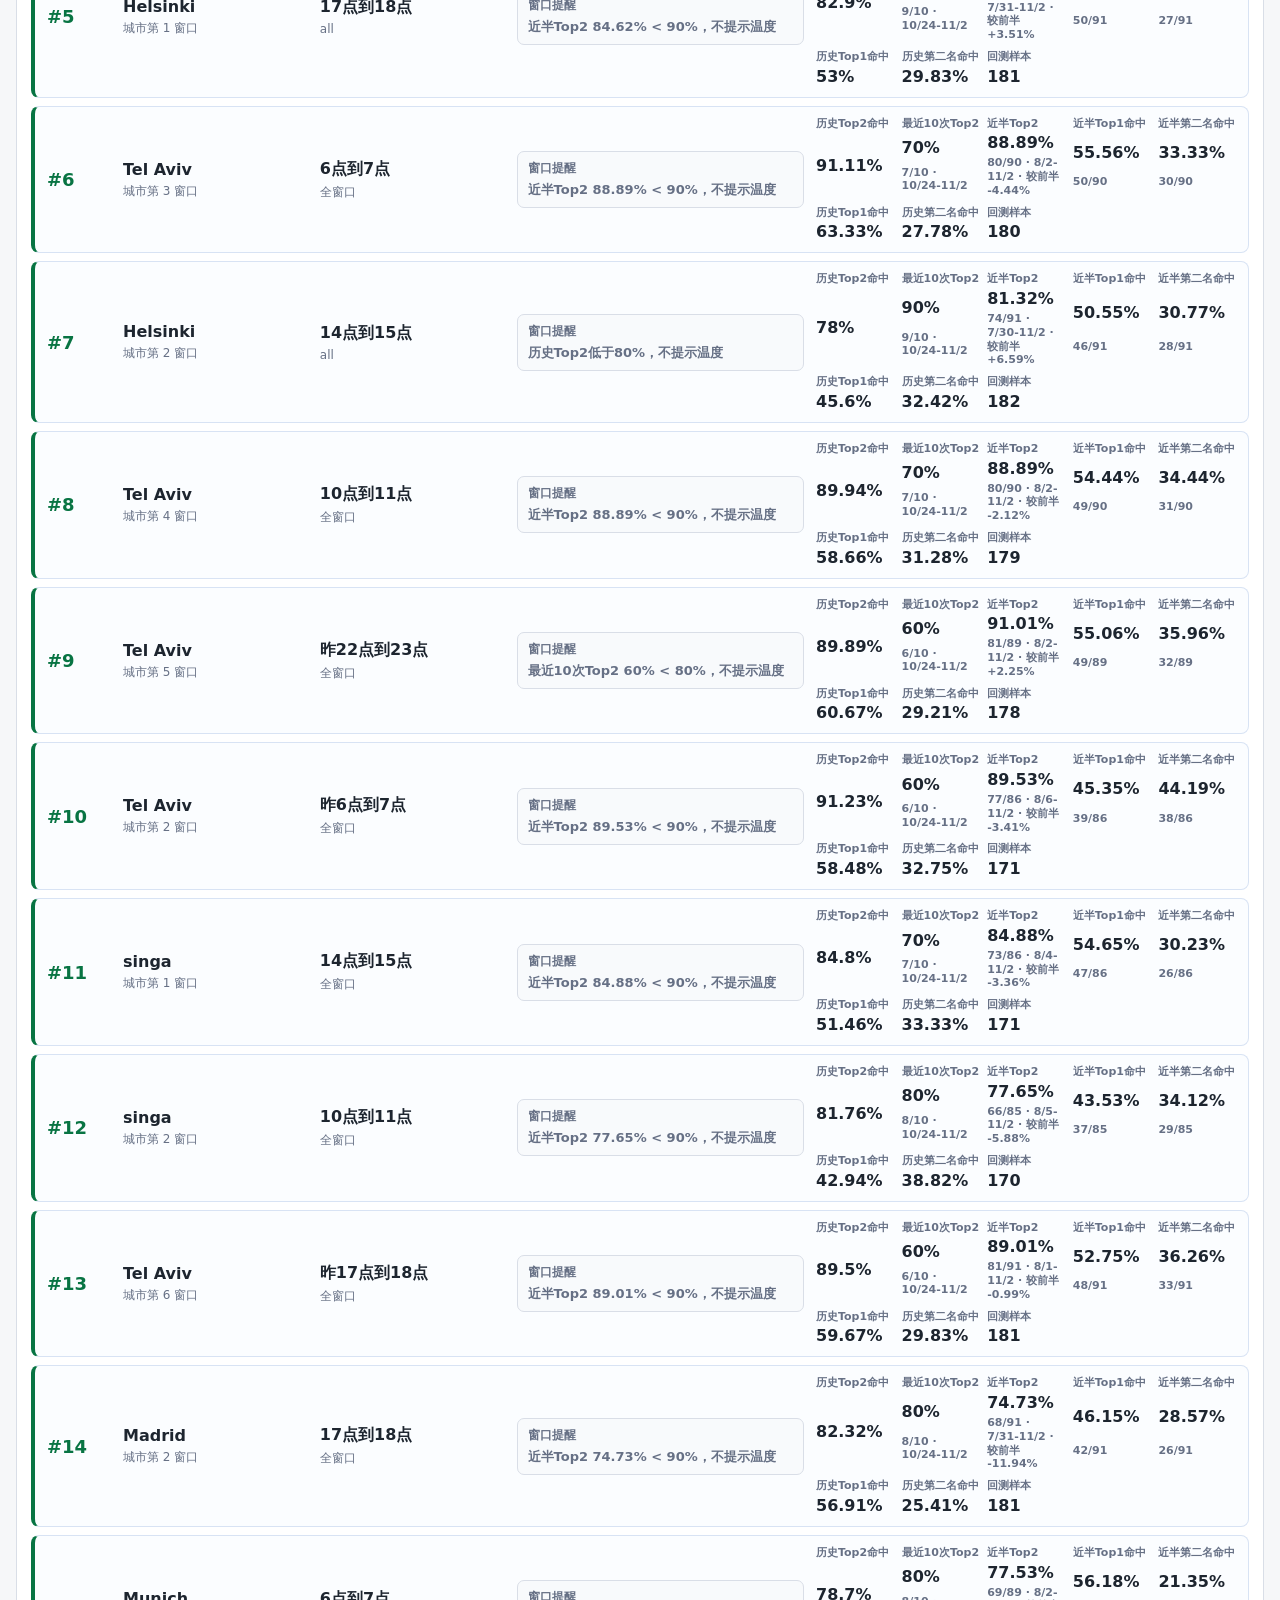
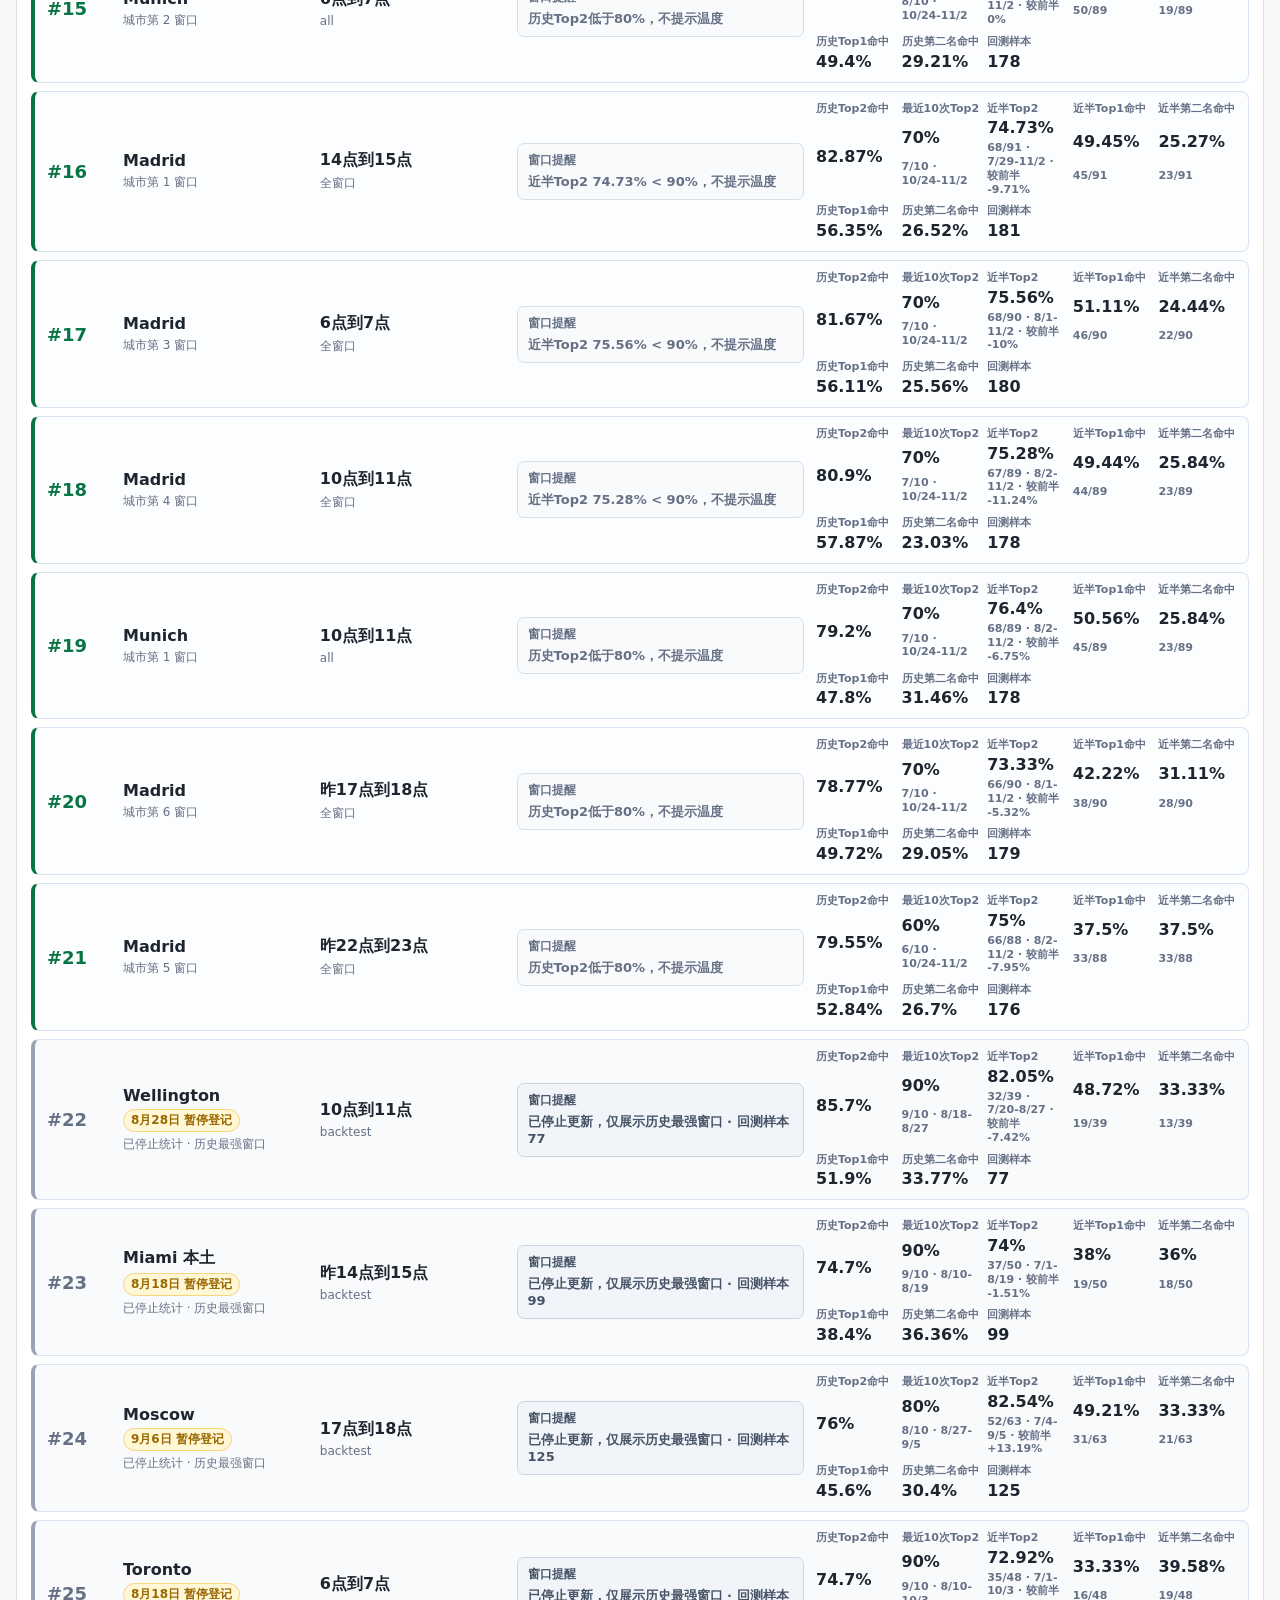
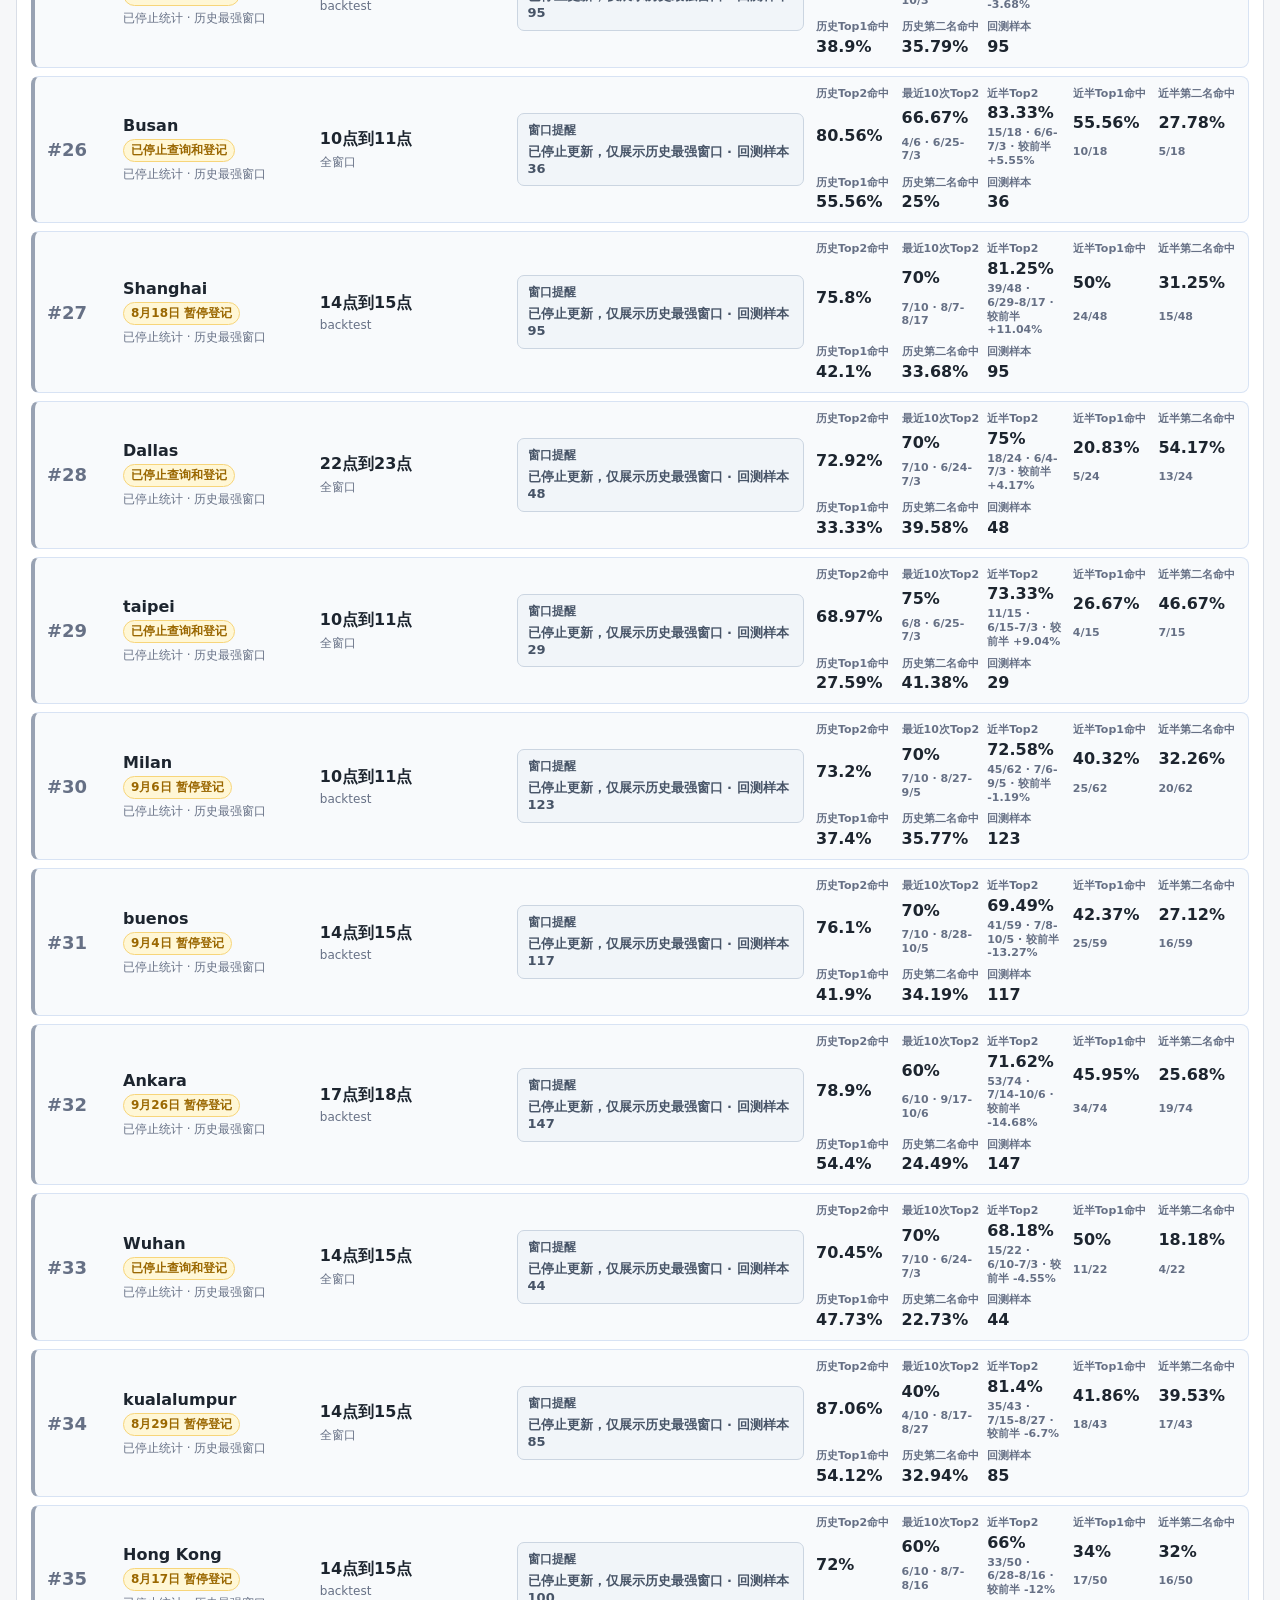
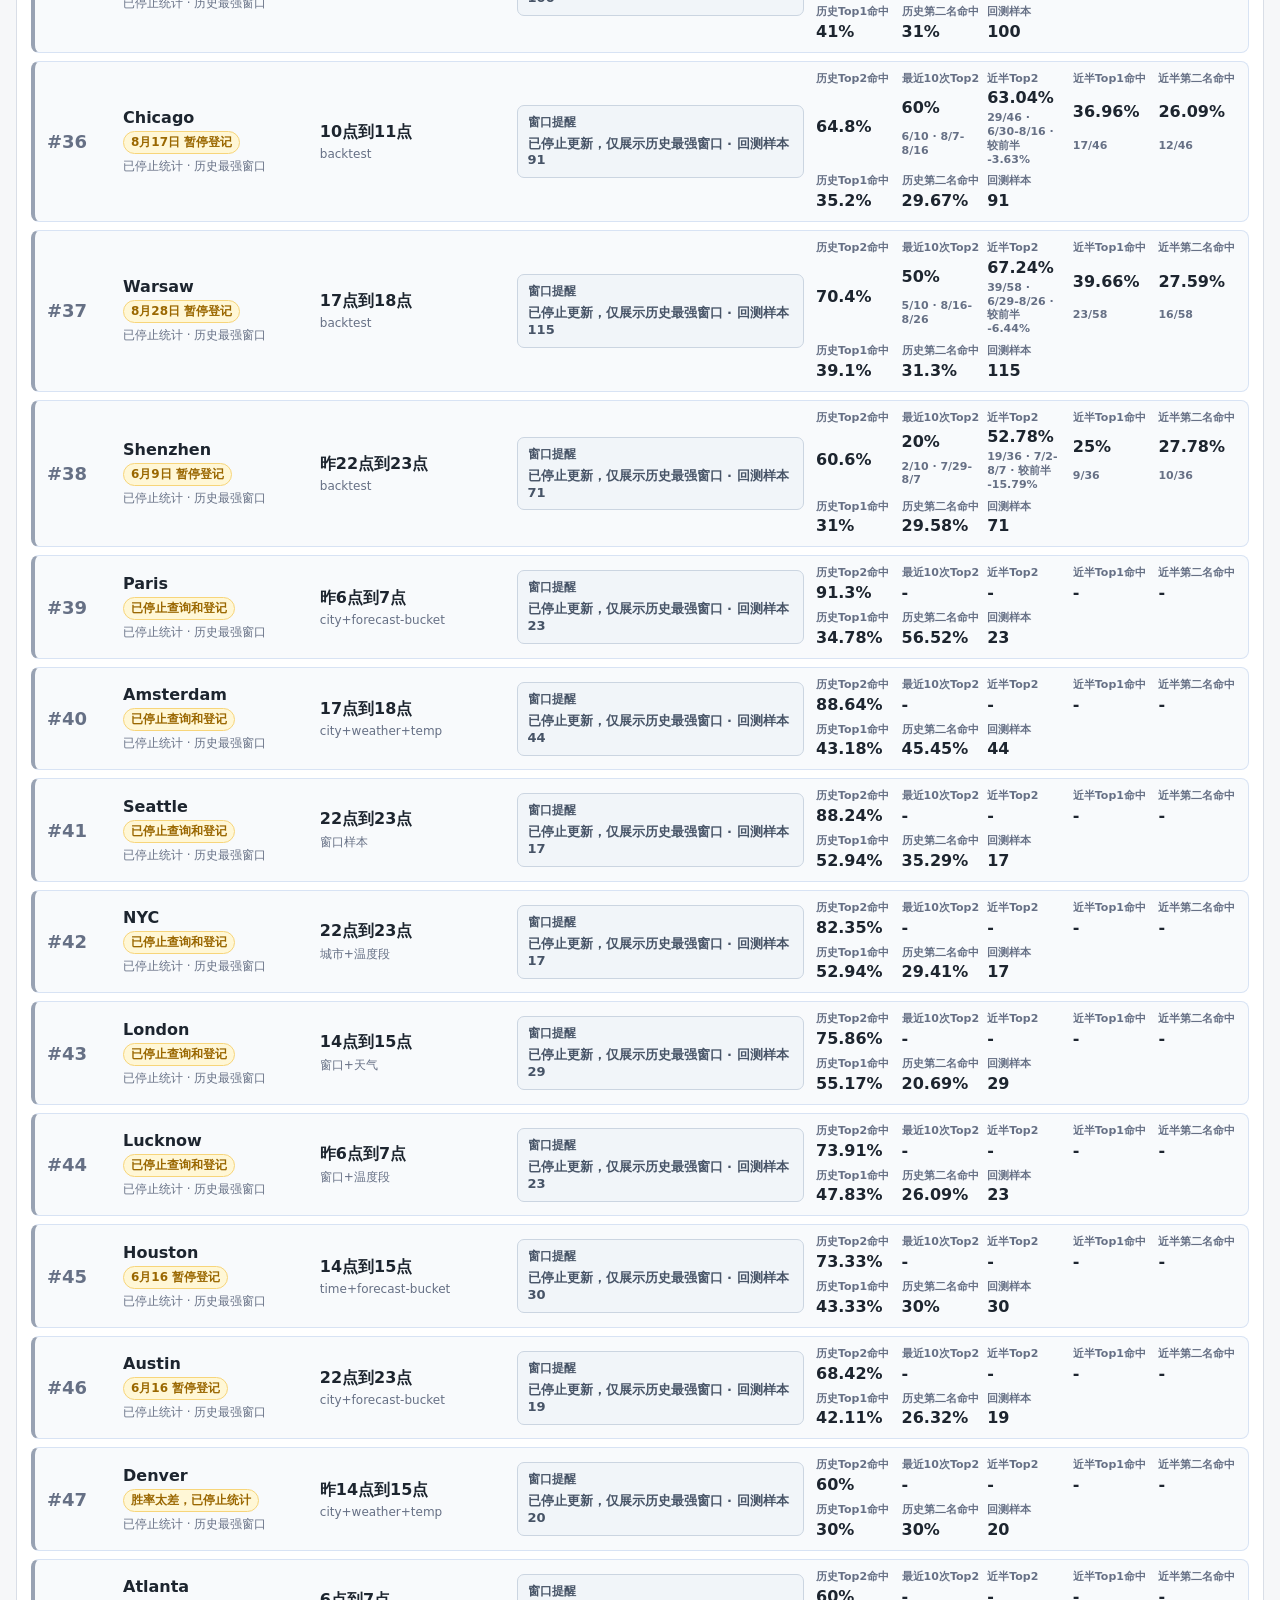
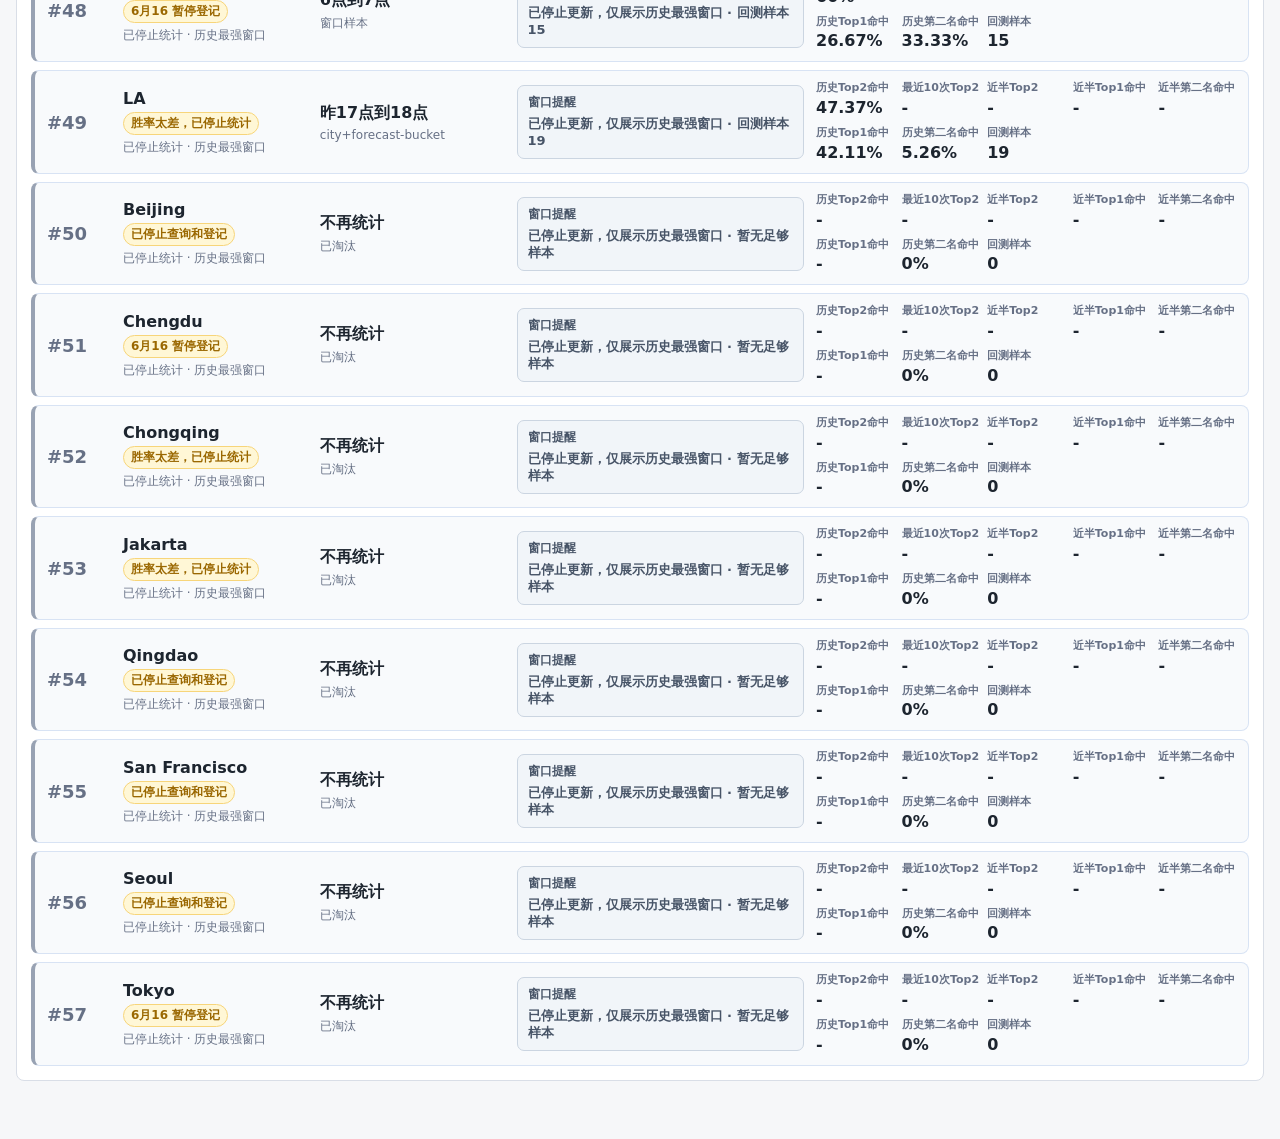
==== commit ed6c1ed7: "Refresh dashboard 20261103-1421" ====
--- a/index.html
+++ b/index.html
@@ -4,7 +4,7 @@
     <meta charset="utf-8" />
     <meta name="viewport" content="width=device-width, initial-scale=1" />
     <title>温度交易看板</title>
-    <link rel="stylesheet" href="./dashboard.css?v=20261031-1712" />
+    <link rel="stylesheet" href="./dashboard.css?v=20261103-1421" />
   </head>
   <body>
     <main class="app-shell">
@@ -102,10 +102,10 @@
       </article>
     </template>
 
-    <script src="./poly_prices.js?v=20261031-1712"></script>
-    <script src="./dashboard_data.next.js?v=20261031-1712"></script>
-    <script src="./backtest_accuracy.next.js?v=20261031-1712"></script>
-    <script src="./dashboard.js?v=20261031-1712"></script>
-    <script src="./auto_hold_patch.js?v=20261031-1712"></script>
+    <script src="./poly_prices.js?v=20261103-1421"></script>
+    <script src="./dashboard_data.next.js?v=20261103-1421"></script>
+    <script src="./backtest_accuracy.next.js?v=20261103-1421"></script>
+    <script src="./dashboard.js?v=20261103-1421"></script>
+    <script src="./auto_hold_patch.js?v=20261103-1421"></script>
   </body>
 </html>
